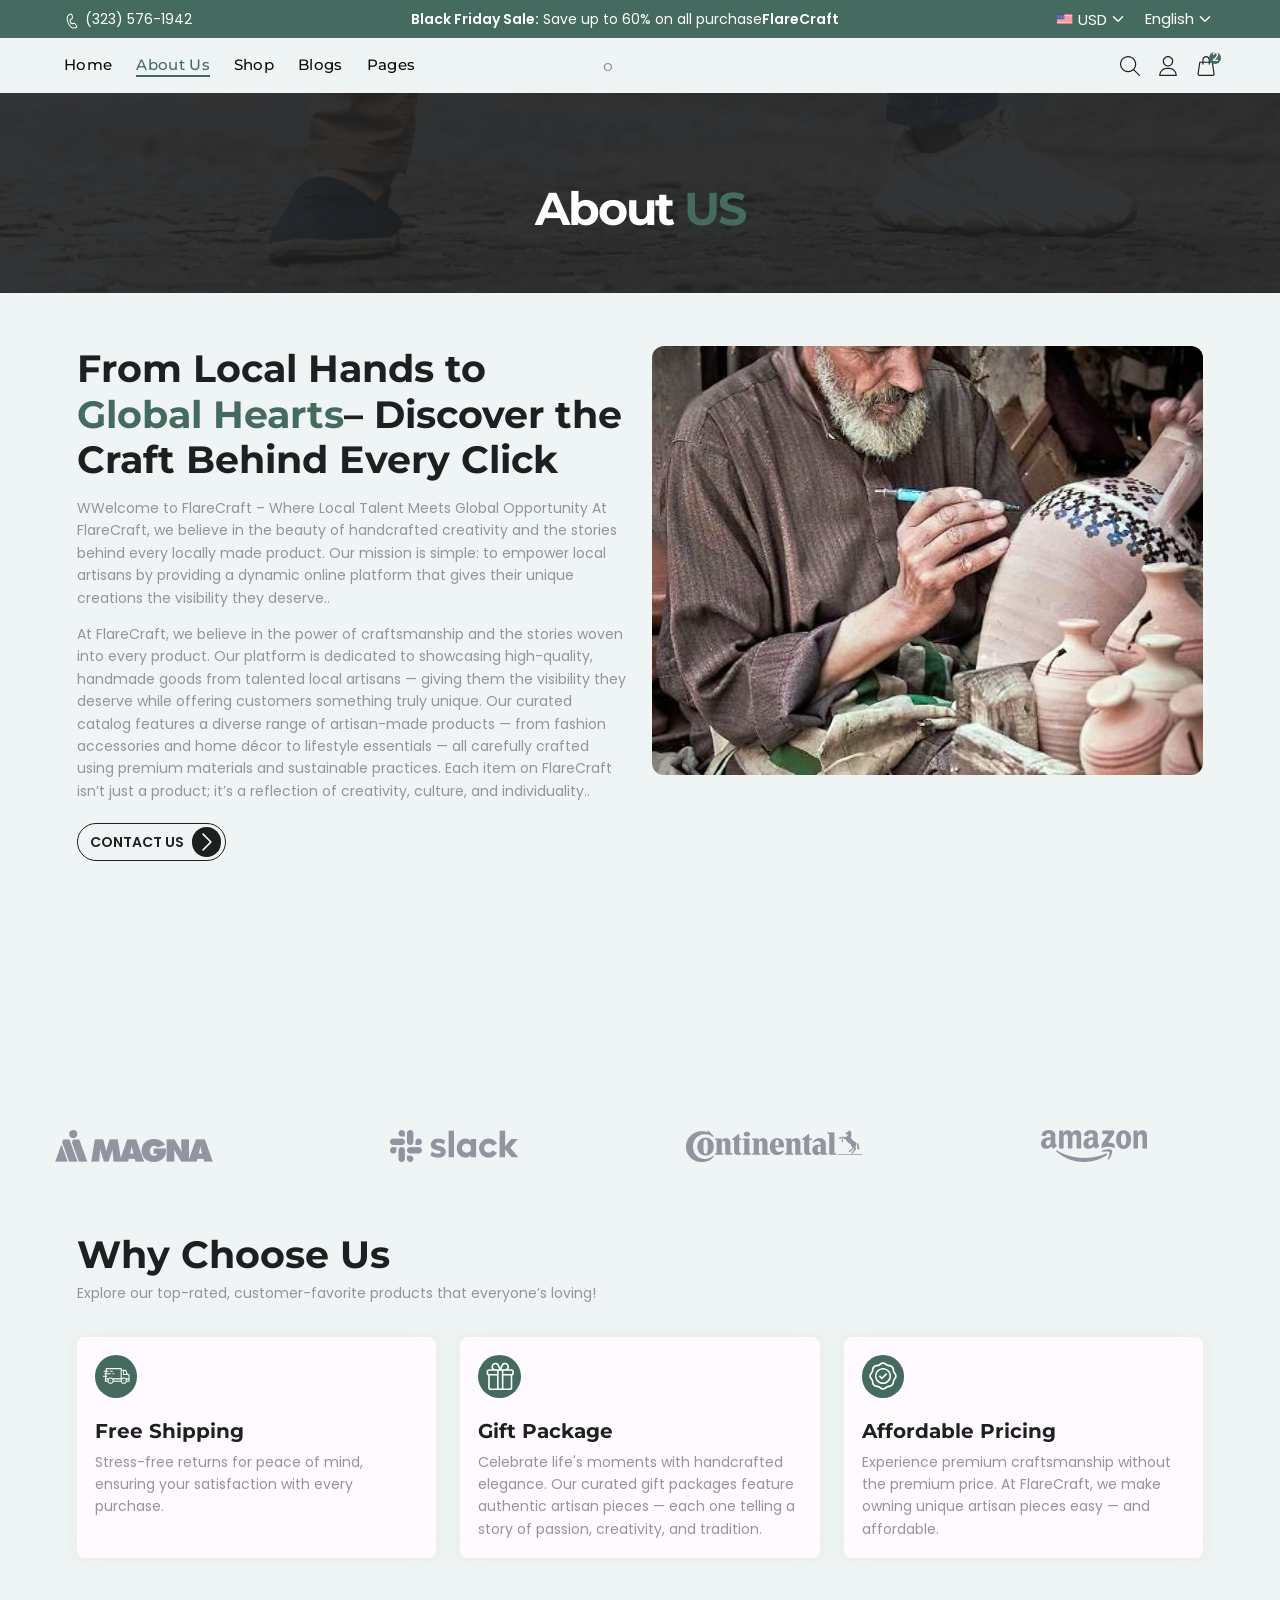
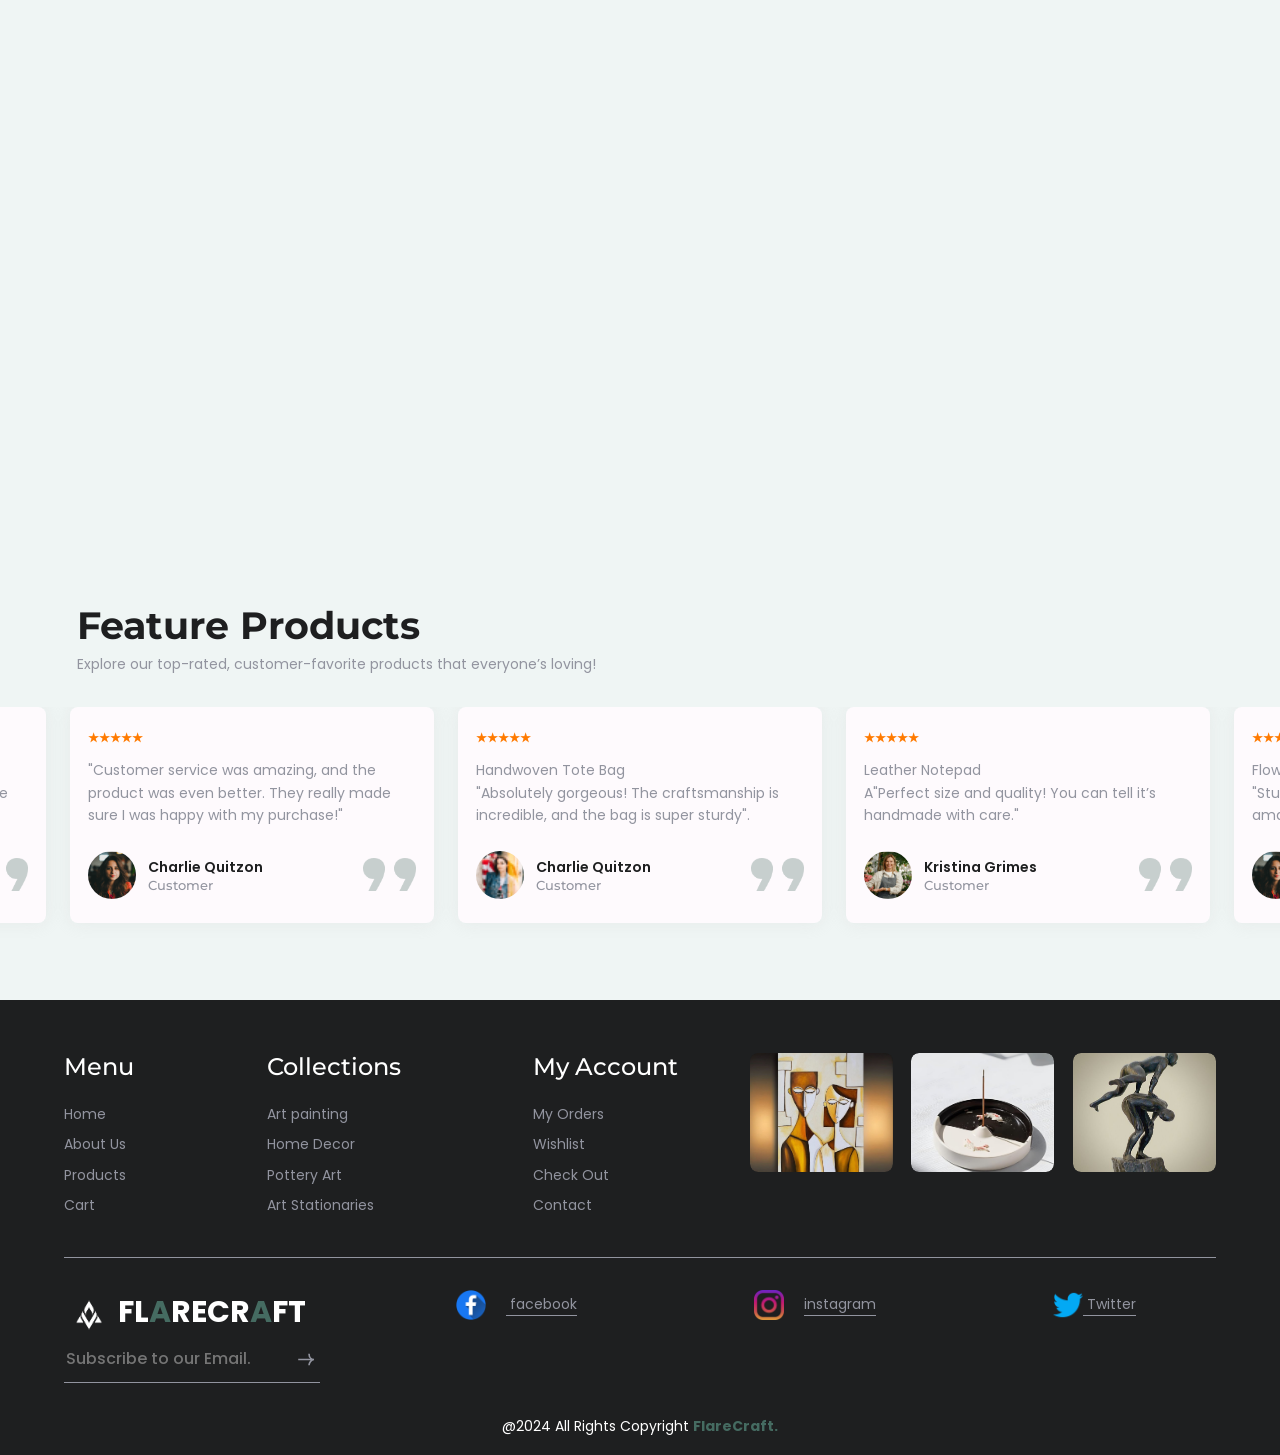
==== about.html @ 529b79b9 "initial commit" ====
<!DOCTYPE html>
<html lang="en">

<head>
    <meta charset="UTF-8">
    <meta http-equiv="X-UA-Compatible" content="IE=edge">
    <meta name="viewport" content="width=device-width, initial-scale=1, shrink-to-fit=no">
    <meta name="description" content="ShoeVibe">

    <title>FLARECRAFT</title>

    <!-- Favicon -->
    <link rel="shortcut icon" type="image/x-icon" href="assets/media/favicon.png">

    <!-- All CSS files -->
    <link rel="stylesheet" href="assets/css/vendor/font-awesome.css">
    <link rel="stylesheet" href="assets/css/vendor/slick-theme.css">
    <link rel="stylesheet" href="assets/css/vendor/slick-slider.css">
    <link rel="stylesheet" href="assets/css/vendor/bootstrap.min.css">
    <link rel="stylesheet" href="assets/css/vendor/wow.min.css">
    <link rel="stylesheet" href="assets/css/app.css">

</head>

<body>

    <!-- Cursor Style -->
    <div id="cursor"></div>
    <div id="cursor-border"></div>
    <!-- Cursor Style -->

    <!-- Preloader Start -->
    <div id="preloader">
        <image src="assets/media/logo.png" mode="" style=" width: 15rem; height: 10rem; margin: auto;width: auto;">
        <div class="loading loading07">
        
            <span data-text="F">F</span>
            <span data-text="l">l</span>
            <span data-text="a">a</span>
            <span data-text="r">r</span>
            <span data-text="e">e</span>
            <span data-text="C">C</span>
            <span data-text="r">r</span>
            <span data-text="a">a</span>
            <span data-text="f">f</span>
            <span data-text="t">t</span>
        </div>
    </div>
    <!-- Preloader End -->


    <!-- Main Wrapper Start -->
    <div id="scroll-container" class="main-wrapper">

        <!-- Header Menu Start -->
        <header>
            <div class="header-section bg-primary">
                <div class="container-fluid-2">
                    <div class="header-top">
                        <div class="d-flex align-items-center gap-8">
                            <div class="svg-block">
                                <svg xmlns="http://www.w3.org/2000/svg" width="20" height="21" viewBox="0 0 20 21" fill="none">
                                    <g clip-path="url(#clip0_52043_2406)">
                                        <path
                                            d="M16.2489 16.0304L15.8318 15.3339C15.0817 14.0971 14.0464 12.6776 12.6885 12.6776C12.4369 12.6776 12.1878 12.7282 11.9411 12.8307L11.2123 13.1432C11.1457 13.1708 11.081 13.2022 11.0126 13.2355C10.826 13.3262 10.6145 13.429 10.3969 13.429C9.86021 13.429 9.23834 12.7305 8.64615 11.4623C8.06497 10.2176 8.10204 9.56508 8.23545 9.23673C8.38267 8.87447 8.72499 8.71959 9.09276 8.58041C9.1439 8.56101 9.19009 8.54342 9.23501 8.52493L9.97306 8.21418C11.8959 7.4101 11.1805 4.60014 10.946 3.67889L10.7471 2.8868C10.5771 2.234 10.1262 0.5 8.63082 0.5C8.35398 0.5 8.05865 0.564496 7.75331 0.691774C7.55297 0.771334 4.79597 1.89672 3.79713 3.87382C2.60337 6.22716 2.8241 9.38296 4.45256 13.2515C6.06884 17.125 8.16473 19.4942 10.6821 20.2933C11.1139 20.4305 11.6019 20.4999 12.1326 20.4999H12.1329C13.8702 20.4999 15.585 19.7608 15.7242 19.6994C16.3232 19.4457 16.7103 19.0601 16.8749 18.5532C17.1538 17.6937 16.6859 16.7519 16.2489 16.0304ZM15.5877 18.1356C15.5495 18.2534 15.4165 18.3609 15.1928 18.4551C15.1891 18.4567 15.1846 18.4586 15.1808 18.4603C15.1653 18.4672 13.6131 19.147 12.1326 19.1469C11.7409 19.1469 11.3906 19.0988 11.0915 19.0037C8.97071 18.3305 7.15724 16.22 5.70035 12.7286C4.23264 9.2416 3.99811 6.46837 5.00425 4.48495C5.78551 2.93858 8.23139 1.95761 8.25539 1.94823C8.26026 1.94625 8.26504 1.94435 8.26982 1.94237C8.4091 1.88391 8.53394 1.85306 8.63082 1.85306C8.92894 1.85306 9.20028 2.31545 9.43607 3.22173L9.63407 4.01048C10.0613 5.68828 9.99624 6.73772 9.44933 6.96647L8.7148 7.27587C8.68557 7.28796 8.65139 7.30068 8.61368 7.31502C8.20794 7.46864 7.36363 7.78814 6.9818 8.72735C6.63532 9.5796 6.77874 10.6615 7.41983 12.035C8.28326 13.8835 9.25702 14.7821 10.3967 14.7821C10.9257 14.7821 11.3503 14.5757 11.604 14.4525C11.6507 14.4298 11.6924 14.409 11.7374 14.3904L12.4673 14.0774C12.5426 14.046 12.615 14.0307 12.6884 14.0307C13.0397 14.0307 13.6697 14.3786 14.673 16.0325L15.0898 16.7285C15.6035 17.5767 15.6441 17.9618 15.5877 18.1356Z"
                                            fill="white" />
                                    </g>
                                    <defs>
                                        <clipPath>
                                            <rect width="20" height="20" fill="white" transform="translate(0 0.5)" />
                                        </clipPath>
                                    </defs>
                                </svg>
                            </div>
                            <a href="tel:3235761942" class="text-16 white">(323) 576-1942</a>
                        </div>
                        <p class="white top-header-text"><span class="fw-600">Black Friday Sale:</span> Save up to 60% on all purchase<span class="fw-600">FlareCraft</span></p>
                        <div class="header-end">
                            <div class="drop-container">
                                <div class="wrapper-dropdown white" id="dropdown2">
                                    <span class="selected-display white d-inline-flex align-items-center gap-8" id="destination2">
                                        <img src="assets/media/icons/usd.png" alt="">
                                        USD
                                    </span>
                                    <svg id="drp-arrow2" width="24" height="24" viewBox="0 0 24 24" fill="none" xmlns="http://www.w3.org/2000/svg" class="arrow transition-all ml-auto rotate-180">
                                        <path d="M7 14.5l5-5 5 5" stroke="currentColor" stroke-width="1.5"
                                            stroke-linecap="round" stroke-linejoin="round"></path>
                                    </svg>
                                    <ul class="topbar-dropdown bg-lightest-gray">
                                        <li class="item black d-flex align-items-center gap-8">
                                            <img src="assets/media/icons/usd.png" alt=""> USD
                                        </li>
                                        <li class="item black d-flex align-items-center gap-8">
                                            <img src="assets/media/icons/aed.png" alt=""> AED
                                        </li>
                                        <li class="item black d-flex align-items-center gap-8">
                                            <img src="assets/media/icons/lb.png" alt=""> LB
                                        </li>
                                        <li class="item black d-flex align-items-center gap-8">
                                            <img src="assets/media/icons/dem.png" alt=""> DEM
                                        </li>
                                    </ul>
                                </div>
                            </div>
                            <div class="drop-container">
                                <div class="wrapper-dropdown white" id="dropdown">
                                    <span class="selected-display white" id="destination">English</span>
                                    <svg id="drp-arrow" width="24" height="24" viewBox="0 0 24 24" fill="none" xmlns="http://www.w3.org/2000/svg" class="arrow transition-all ml-auto rotate-180">
                                        <path d="M7 14.5l5-5 5 5" stroke="currentColor" stroke-width="1.5"
                                            stroke-linecap="round" stroke-linejoin="round"></path>
                                    </svg>
                                    <ul class="topbar-dropdown bg-lightest-gray">
                                        <li class="item black">English</li>
                                        <li class="item black">Spanish</li>
                                        <li class="item black">Italian</li>
                                        <li class="item black">Arabic</li>
                                    </ul>
                                </div>
                            </div>

                        </div>
                    </div>
                </div>
            </div>
        </header>
        <header class="main-menu">
            <div class="header-section">
                <div class="container-fluid-2">
                    <div class="header-center">
                        <div class="row align-items-center justify-content-between gap-24">
                            <div class="col-xl-5 d-lg-flex d-none">
                                <nav class="navigation d-flex align-items-center justify-content-between">
                                    <div class="menu-button-right">
                                        <div class="main-menu__nav">
                                            <ul class="main-menu__list">
                                                <li>
                                                    <a href="homepage.html">Home</a>
                                                </li>
                                                <li>
                                                    <a href="about.html" class="active">About Us</a>
                                                </li>
                                                <li class="dropdown">
                                                    <a href="javascript:void(0);">Shop</a>
                                                    <ul class="sub-menu">
                                                        <li><a href="shop-grid.html">Shop Grid</a></li>
                                                        <li><a href="shop-grid-sidebar.html">Shop Grid Sidebar</a></li>
                                                        <li><a href="product-detail.html">Product Detail</a></li>
                                                        <li><a href="wishlist.html">Wishlist</a></li>
                                                        <li><a href="cart.html">Cart</a></li>
                                                        <li><a href="checkout.html">Checkout</a></li>
                                                    </ul>
                                                </li>
                                                <li class="dropdown">
                                                    <a href="javascript:void(0);">Blogs</a>
                                                    <ul>
                                                        <li><a href="blog-grid.html">Blog Grid</a></li>
                                                        <li><a href="blog-grid-sidebar.html">Blog Grid Sidebar</a></li>
                                                        <li><a href="blog-detail.html">Blog Detail</a></li>
                                                    </ul>
                                                </li>
                                                <li class="dropdown">
                                                    <a href="javascript:void(0);">Pages</a>
                                                    <ul>
                                                        <li><a href="about.html">About Us</a></li>
                                                        <li><a href="contact.html">Contact Us</a></li>
                                                        <li><a href="404.html">404</a></li>
                                                    </ul>
                                                </li>
                                            </ul>
                                        </div>
                                    </div>
                                </nav>
                            </div>
                            <div class="col-xl-2 col-lg-4 col-md-5 col-sm-5 col-5">
                              o
                            </div>
                            <div class="col-xl-4 col-lg-4 col-md-6 col-sm-6 col-6">
                                <div class="header-buttons">
                                    <div class="logo-icon d-sm-block d-none">
                                        <form action="index.html">
                                            <div class="search-block">
                                                <input type="search" class="input-search form-control" name="search" id="search" placeholder="Search...">
                                                <a href="javascript:;" class="button-block magnifying-btn">
                                                    <svg xmlns="http://www.w3.org/2000/svg" width="24" height="24"
                                                        viewBox="0 0 24 24" fill="none">
                                                        <path
                                                            d="M9.74062 0C15.1116 0 19.4812 4.36964 19.4812 9.74063C19.4812 12.1734 18.5847 14.4008 17.1047 16.1097L23.7941 22.7997C24.0687 23.0743 24.0686 23.5195 23.794 23.7941C23.5194 24.0687 23.0743 24.0686 22.7997 23.7941L16.1104 17.1041C14.4014 18.5845 12.1738 19.4813 9.74062 19.4813C4.36964 19.4813 0 15.1116 0 9.74063C0 4.36964 4.36964 0 9.74062 0ZM9.74062 18.075C14.3362 18.075 18.075 14.3362 18.075 9.74063C18.075 5.14505 14.3362 1.40625 9.74062 1.40625C5.14505 1.40625 1.40625 5.14505 1.40625 9.74063C1.40625 14.3362 5.14505 18.075 9.74062 18.075Z"
                                                            fill="#1E1F20" />
                                                    </svg>
                                                </a>
                                            </div>
                                        </form>
                                    </div>
                                    <a href="index.html" class="button-block d-flex">
                                        <svg xmlns="http://www.w3.org/2000/svg" width="24" height="24"
                                            viewBox="0 0 24 24" fill="none">
                                            <path
                                                d="M12 0C8.51067 0 5.67188 2.8388 5.67188 6.32812C5.67188 9.81745 8.51067 12.6562 12 12.6562C15.4893 12.6562 18.3281 9.81745 18.3281 6.32812C18.3281 2.8388 15.4893 0 12 0ZM12 11.25C9.28608 11.25 7.07812 9.04205 7.07812 6.32812C7.07812 3.6142 9.28608 1.40625 12 1.40625C14.7139 1.40625 16.9219 3.6142 16.9219 6.32812C16.9219 9.04205 14.7139 11.25 12 11.25Z"
                                                fill="#1E1F20" />
                                            <path
                                                d="M19.8734 16.7904C18.1409 15.0313 15.8442 14.0625 13.4062 14.0625H10.5938C8.15588 14.0625 5.85909 15.0313 4.12659 16.7904C2.40258 18.5409 1.45312 20.8515 1.45312 23.2969C1.45312 23.6852 1.76794 24 2.15625 24H21.8438C22.2321 24 22.5469 23.6852 22.5469 23.2969C22.5469 20.8515 21.5974 18.5409 19.8734 16.7904ZM2.89031 22.5938C3.24258 18.6053 6.56302 15.4688 10.5938 15.4688H13.4062C17.437 15.4688 20.7574 18.6053 21.1097 22.5938H2.89031Z"
                                                fill="#1E1F20" />
                                        </svg>
                                    </a>
                                    <a href="#" class="button-block d-flex align-items-center cart-button">
                                        <svg xmlns="http://www.w3.org/2000/svg" width="24" height="24"
                                            viewBox="0 0 24 24" fill="none">
                                            <path
                                                d="M22.3615 21.4751C21.7753 17.3732 20.3452 7.36166 20.3452 7.36166C20.2957 7.01483 19.9986 6.75722 19.6483 6.75722H16.582V4.44503C16.3564 -1.48393 7.85721 -1.47942 7.63368 4.44503V6.75722H4.56752C4.21717 6.75722 3.92019 7.01483 3.87063 7.36166C3.87063 7.36166 2.44056 17.3732 1.85434 21.4751C1.76352 22.1104 1.95266 22.7527 2.37312 23.2373C2.79359 23.722 3.40267 24 4.04423 24H20.1716C20.8131 24 21.4222 23.722 21.8427 23.2373C22.2632 22.7527 22.4523 22.1104 22.3615 21.4751ZM9.04168 4.44503C9.19632 0.38185 15.0209 0.384901 15.1741 4.44503V6.75722H9.04168V4.44503ZM20.7792 22.3147C20.6263 22.491 20.4048 22.5921 20.1716 22.5921H4.04423C3.81098 22.5921 3.58955 22.491 3.43665 22.3147C3.28384 22.1386 3.21513 21.9052 3.24812 21.6743C3.74776 18.1785 4.86023 10.3905 5.1781 8.16518H7.63372V9.72332C7.66836 10.6564 9.00737 10.6557 9.04168 9.72332V8.16518H15.1741V9.72332C15.2088 10.6564 16.5478 10.6557 16.5821 9.72332V8.16518H19.0378C19.3556 10.3905 20.4681 18.1785 20.9677 21.6743C21.0007 21.9052 20.932 22.1386 20.7792 22.3147Z"
                                                fill="#1E1F20" />
                                        </svg>
                                    </a>
                                    <a href="#" class="main-menu__toggler mobile-nav__toggler">
                                        Menu
                                        <img src="assets/media/icons/menu-2.png" alt="">
                                    </a>
                                </div>
                            </div>
                        </div>
                    </div>
                </div>
            </div>
        </header>
        <!-- Header Menu End -->

        <div class="stricky-header stricked-menu main-menu">
            <div class="">
                <div class="sticky-header__content"></div>
            </div>
        </div>

        <!-- Main Sections -->
        <main class="main-wrapper">
            <!-- TITLE BANNER START -->
            <section class="title-banner mb-80">
                <div class="container-fluid">
                    <h1>About <span style="color: #456b61;">US</span></h1>
                </div>
            </section>
            <!-- TITLE BANNER END -->

            <!-- About Block Section Start -->
            <section class="mb-80 wow fadeInUp animated" data-wow-delay="0.2s">
                <div class="container-fluid">
                    <div class="row row-gap-4">
                        <div class="col-lg-6">
                            <h3 class="fw-700 mb-16"> From Local Hands to  <span class="color-primary"> Global Hearts</span>– Discover the Craft Behind Every Click</h3>
                            <p class="mb-16">WWelcome to FlareCraft – Where Local Talent Meets Global Opportunity
                                At FlareCraft, we believe in the beauty of handcrafted creativity and the stories behind every locally made product. Our mission is simple: to empower local artisans by providing a dynamic online platform that gives their unique creations the visibility they deserve..</p>
                            <p class="mb-24">At FlareCraft, we believe in the power of craftsmanship and the stories woven into every product. Our platform is dedicated to showcasing high-quality, handmade goods from talented local artisans — giving them the visibility they deserve while offering customers something truly unique.
                                Our curated catalog features a diverse range of artisan-made products — from fashion accessories and home décor to lifestyle essentials — all carefully crafted using premium materials and sustainable practices. Each item on FlareCraft isn’t just a product; it’s a reflection of creativity, culture, and individuality..</p>
                            <div>
                                <a href="contact.html" class="cus-btn">
                                        <span class="text">Contact Us</span>
                                        <span class="icon"><svg xmlns="http://www.w3.org/2000/svg" width="24" height="25"
                                                viewBox="0 0 24 25" fill="none">
                                                <g clip-path="url(#clip0_52050_1608)">
                                                    <path
                                                        d="M5.77457 0.819518C5.34861 1.24548 5.34853 1.93624 5.77464 2.36228L15.9123 12.4997L5.77457 22.6377C5.34861 23.0637 5.34853 23.7544 5.77464 24.1805C6.20068 24.6065 6.89137 24.6065 7.31741 24.1805L18.2265 13.2711C18.4311 13.0665 18.546 12.789 18.546 12.4997C18.546 12.2104 18.431 11.9329 18.2264 11.7284L7.31733 0.819591C6.89137 0.393482 6.20061 0.393482 5.77457 0.819518Z"
                                                        fill="white" />
                                                </g>
                                                <defs>
                                                    <clipPath>
                                                        <rect width="24" height="24" fill="white"
                                                            transform="translate(0 0.5)" />
                                                    </clipPath>
                                                </defs>
                                            </svg></span>
                                    </a>
                            </div>
                        </div>
                        <div class="col-lg-6">
                            <div class="w-100">
                                <img class="w-100 br-16
                                 object-fit-cover" src="assets/media/about/about-image.jpeg" alt="about-image" style="height: 60%;"> 
                            </div> 
                        </div>
                    </div>
                </div>
            </section>
            <!-- About Block Section End -->

            <!-- BRAND SLIDER START -->
            <div class="brand-slider-wrapper mb-80 wow fadeInUp animated" data-wow-delay="0.3s">
                <div class="">
                    <div class="brand-slider">
                        <div class="brand-image">
                            <img src="assets/media/brands/brand-1.png" alt="">
                        </div>
                        <div class="brand-image">
                            <img src="assets/media/brands/brand-2.png" alt="">
                        </div>
                        <div class="brand-image">
                            <img src="assets/media/brands/brand-3.png" alt="">
                        </div>
                        <div class="brand-image">
                            <img src="assets/media/brands/brand-4.png" alt="">
                        </div>
                        <div class="brand-image">
                            <img src="assets/media/brands/brand-5.png" alt="">
                        </div>
                        <div class="brand-image">
                            <img src="assets/media/brands/brand-1.png" alt="">
                        </div>
                        <div class="brand-image">
                            <img src="assets/media/brands/brand-2.png" alt="">
                        </div>
                        <div class="brand-image">
                            <img src="assets/media/brands/brand-3.png" alt="">
                        </div>
                        <div class="brand-image">
                            <img src="assets/media/brands/brand-4.png" alt="">
                        </div>
                        <div class="brand-image">
                            <img src="assets/media/brands/brand-5.png" alt="">
                        </div>
                    </div>
                </div>
            </div>
            <!-- BRAND SLIDER END -->

            <!-- Why Choose Us Section Start -->
            <section class="why-choose-sec mb-80">
                <div class="container-fluid">
                    <div class="mb-48">
                        <h3 class="fw-700 mb-8">Why Choose Us</h3>
                        <p>Explore our top-rated, customer-favorite products that everyone’s loving!</p>
                    </div>
                    <div class="row row-gap-4 h-100 align-items-stretch">
                        <div class="col-lg-4 col-md-6">
                            <div class="why-choose-block h-100 wow fadeInUp animated" data-wow-delay="0.4s">
                                <div class="icon mb-24">
                                    <svg xmlns="http://www.w3.org/2000/svg" width="40" height="40" viewBox="0 0 40 40" fill="none">
                                        <g clip-path="url(#clip0_52067_1610)">
                                            <path
                                                d="M12.2249 25.9995H12.2244C11.8102 25.9995 11.4746 26.3354 11.4746 26.7495C11.4746 27.1637 11.8107 27.4995 12.2249 27.4995C12.6391 27.4995 12.9749 27.1637 12.9749 26.7495C12.9749 26.3354 12.6391 25.9995 12.2249 25.9995Z"
                                                fill="white" />
                                            <path
                                                d="M31.1253 25.9995H31.1247C30.7105 25.9995 30.375 26.3354 30.375 26.7495C30.375 27.1637 30.7111 27.4995 31.1253 27.4995C31.5395 27.4995 31.8753 27.1637 31.8753 26.7495C31.8753 26.3354 31.5395 25.9995 31.1253 25.9995Z"
                                                fill="white" />
                                            <path
                                                d="M37.1247 16.9995H36.8285L34.4392 11.4528C34.3207 11.1777 34.0499 10.9995 33.7504 10.9995H28.1251V9.49951C28.1251 9.08536 27.7893 8.74951 27.3751 8.74951H6.22482C5.83475 8.74951 5.50978 9.04846 5.47745 9.43726L5.23003 12.4058H2.84961C2.43538 12.4058 2.09961 12.7417 2.09961 13.1558C2.09961 13.57 2.43538 13.9058 2.84961 13.9058H5.105L4.9253 16.0621H3.9746C3.56038 16.0621 3.2246 16.3979 3.2246 16.8121C3.2246 17.2262 3.56038 17.5621 3.9746 17.5621H4.80035L4.62065 19.7182H1.72461C1.31038 19.7182 0.974609 20.0541 0.974609 20.4682C0.974609 20.8824 1.31038 21.2182 1.72461 21.2182H4.49563L3.97738 27.4372C3.95998 27.6462 4.03085 27.8529 4.17283 28.0074C4.31488 28.1617 4.51498 28.2495 4.72475 28.2495H7.9814C8.60052 29.9956 10.2687 31.2495 12.2244 31.2495C14.18 31.2495 15.8482 29.9956 16.4673 28.2495H26.8821C27.5012 29.9956 29.1695 31.2495 31.1251 31.2495C33.0807 31.2495 34.7489 29.9956 35.368 28.2495H38.6247C39.0389 28.2495 39.3747 27.9137 39.3747 27.4996V19.2496C39.3746 17.9668 38.4073 16.9995 37.1247 16.9995ZM31.5007 12.4995H33.2569L35.1953 16.9995H31.5007V12.4995ZM6.90627 19.7182H6.12582L6.30552 17.5621H12.1563C12.5705 17.5621 12.9063 17.2262 12.9063 16.8121C12.9063 16.3979 12.5705 16.0621 12.1563 16.0621H6.43055L6.61025 13.9058H8.78127C9.19549 13.9058 9.53127 13.57 9.53127 13.1558C9.53127 12.7417 9.19549 12.4058 8.78127 12.4058H6.7352L6.9149 10.2495H26.6251V23.3745H15.1977C14.4043 22.6746 13.363 22.2495 12.2244 22.2495C11.0857 22.2495 10.0444 22.6746 9.25099 23.3745H5.82118L6.00087 21.2182H6.90627C7.3205 21.2182 7.65627 20.8824 7.65627 20.4682C7.65627 20.0541 7.3205 19.7182 6.90627 19.7182ZM5.53993 26.7495L5.69615 24.8745H8.1338C7.871 25.4456 7.72437 26.0807 7.72437 26.7495H5.53993ZM12.2244 29.7495C10.5702 29.7495 9.22437 28.4037 9.22437 26.7495C9.22437 25.0953 10.5702 23.7495 12.2244 23.7495C13.8786 23.7495 15.2244 25.0953 15.2244 26.7495C15.2244 28.4037 13.8786 29.7495 12.2244 29.7495ZM16.7244 26.7495C16.7244 26.0807 16.5777 25.4456 16.3149 24.8745H27.0345C26.7717 25.4456 26.6251 26.0807 26.6251 26.7495H16.7244ZM31.125 29.7495C29.4708 29.7495 28.125 28.4037 28.125 26.7495C28.125 25.0953 29.4708 23.7495 31.125 23.7495C32.7792 23.7495 34.125 25.0953 34.125 26.7495C34.125 28.4037 32.7792 29.7495 31.125 29.7495ZM37.8746 26.7495H35.625C35.625 26.0807 35.4784 25.4456 35.2156 24.8745H37.8747V26.7495H37.8746ZM37.8746 23.3745H34.0984C33.3049 22.6746 32.2636 22.2495 31.125 22.2495C29.9864 22.2495 28.9451 22.6746 28.1516 23.3745H28.1251V12.4995H30.0006V17.7495C30.0006 18.1636 30.3364 18.4995 30.7506 18.4995H37.1246C37.5872 18.4995 37.8746 18.7869 37.8746 19.2495V23.3745Z"
                                                fill="white" />
                                            <path
                                                d="M15.6845 13.1558C15.6845 12.7416 15.3488 12.4058 14.9345 12.4058H12.1562C11.742 12.4058 11.4062 12.7416 11.4062 13.1558C11.4062 13.5699 11.742 13.9058 12.1562 13.9058H14.9345C15.3488 13.9058 15.6845 13.5699 15.6845 13.1558Z"
                                                fill="white" />
                                            <path
                                                d="M14.7812 16.812C14.7812 17.2262 15.117 17.562 15.5312 17.562H16.9204C17.3346 17.562 17.6704 17.2262 17.6704 16.812C17.6704 16.3979 17.3346 16.062 16.9204 16.062H15.5312C15.117 16.062 14.7812 16.3978 14.7812 16.812Z"
                                                fill="white" />
                                        </g>
                                        <defs>
                                            <clipPath>
                                                <rect width="38.4" height="38.4" fill="white"
                                                    transform="translate(0.974609 0.799805)" />
                                            </clipPath>
                                        </defs>
                                    </svg>
                                </div>
                                <h6 class="fw-700 mb-12">Free Shipping</h6>
                                <p>Stress-free returns for peace of mind, ensuring your satisfaction with every purchase.
                                </p>
                            </div>
                        </div>
                        <div class="col-lg-4 col-md-6">
                            <div class="why-choose-block h-100 wow fadeInUp animated" data-wow-delay="0.6s">
                                <div class="icon mb-24">
                                    <svg xmlns="http://www.w3.org/2000/svg" width="41" height="40" viewBox="0 0 41 40" fill="none">
                                        <g clip-path="url(#clip0_52067_1755)">
                                            <path
                                                d="M37.332 10H32.5632C33.3005 9.02 33.7383 7.80242 33.7383 6.48438C33.7383 3.25352 31.1098 0.625 27.8789 0.625C25.9327 0.625 24.4977 1.32227 23.3626 2.8193C22.413 4.0718 21.7186 5.82055 20.8477 8.03008C19.9767 5.82047 19.2823 4.0718 18.3327 2.8193C17.1977 1.32227 15.7626 0.625 13.8164 0.625C10.5855 0.625 7.95703 3.25352 7.95703 6.48438C7.95703 7.80242 8.39477 9.02 9.13211 10H4.36328C2.42477 10 0.847656 11.5771 0.847656 13.5156V15.8594C0.847656 17.3871 1.82742 18.6897 3.19141 19.1734V37.1094C3.19141 39.0479 4.76852 40.625 6.70703 40.625H34.9883C36.9268 40.625 38.5039 39.0479 38.5039 37.1094V19.1734C39.8679 18.6897 40.8477 17.3871 40.8477 15.8594V13.5156C40.8477 11.5771 39.2705 10 37.332 10ZM22.9987 8.96406C24.794 4.40953 25.4765 2.96875 27.8789 2.96875C29.8174 2.96875 31.3945 4.54586 31.3945 6.48438C31.3945 8.42289 29.8174 10 27.8789 10H22.5888C22.7324 9.63945 22.8694 9.29234 22.9987 8.96406ZM13.8164 2.96875C16.2188 2.96875 16.9013 4.40953 18.6966 8.96406C18.8259 9.29234 18.9629 9.63945 19.1065 10H13.8164C11.8779 10 10.3008 8.42289 10.3008 6.48438C10.3008 4.54586 11.8779 2.96875 13.8164 2.96875ZM16.1602 38.2812H6.70703C6.06086 38.2812 5.53516 37.7555 5.53516 37.1094V19.375H16.1602V38.2812ZM16.1602 17.0312H4.36328C3.71711 17.0312 3.19141 16.5055 3.19141 15.8594V13.5156C3.19141 12.8695 3.71711 12.3438 4.36328 12.3438H16.1602V17.0312ZM23.1914 38.2812H18.5039V12.3438C18.7495 12.3438 21.8445 12.3438 23.1914 12.3438V38.2812ZM36.1602 37.1094C36.1602 37.7555 35.6345 38.2812 34.9883 38.2812H25.5352V19.375H36.1602V37.1094ZM38.5039 15.8594C38.5039 16.5055 37.9782 17.0312 37.332 17.0312H25.5352V12.3438H37.332C37.9782 12.3438 38.5039 12.8695 38.5039 13.5156V15.8594Z"
                                                fill="white" />
                                        </g>
                                        <defs>
                                            <clipPath>
                                                <rect width="40" height="40" fill="white"
                                                    transform="translate(0.849609 0.625)" />
                                            </clipPath>
                                        </defs>
                                    </svg>
                                </div>
                                <h6 class="fw-700 mb-12">Gift Package</h6>
                                <p>Celebrate life's moments with handcrafted elegance.
                                    Our curated gift packages feature authentic artisan pieces — each one telling a story of passion, creativity, and tradition.
                                </p>
                            </div>
                        </div>
                        <div class="col-lg-4 col-md-6">
                            <div class="why-choose-block h-100 wow fadeInUp animated" data-wow-delay="0.8s">
                                <div class="icon mb-24">
                                    <svg xmlns="http://www.w3.org/2000/svg" width="41" height="40" viewBox="0 0 41 40" fill="none">
                                        <g clip-path="url(#clip0_52067_1240)">
                                            <path
                                                d="M20.5161 40C18.5267 40 16.6563 39.2252 15.2496 37.8185C14.2856 36.8545 13.0038 36.3236 11.6404 36.3236C7.53355 36.3236 4.19246 32.9824 4.19246 28.8756C4.19246 27.5123 3.66152 26.2305 2.69746 25.2665C-0.206445 22.3625 -0.206445 17.6375 2.69746 14.7335C3.66152 13.7695 4.19246 12.4877 4.19246 11.1244C4.19246 7.01758 7.53363 3.67641 11.6404 3.67641C13.0038 3.67641 14.2855 3.14547 15.2496 2.18148C16.6563 0.774766 18.5267 0 20.5161 0C22.5054 0 24.3758 0.774766 25.7825 2.18148C26.7465 3.14547 28.0283 3.67641 29.3918 3.67641C33.4986 3.67641 36.8397 7.01758 36.8397 11.1244C36.8397 12.4877 37.3706 13.7695 38.3347 14.7335C41.2386 17.6375 41.2386 22.3625 38.3347 25.2665C37.3706 26.2305 36.8397 27.5123 36.8397 28.8756C36.8397 32.9824 33.4985 36.3236 29.3918 36.3236C28.0283 36.3236 26.7466 36.8545 25.7825 37.8185C24.3758 39.2252 22.5054 40 20.5161 40ZM20.5161 2.34617C19.209 2.34617 17.9019 2.84367 16.9068 3.83867C15.5002 5.24539 13.6298 6.02008 11.6404 6.02008C8.8259 6.02008 6.53621 8.30984 6.53621 11.1243C6.53621 13.1137 5.76145 14.984 4.35473 16.3907C2.36465 18.3809 2.36465 21.6191 4.35473 23.6091C5.76145 25.0159 6.53613 26.8862 6.53613 28.8755C6.53613 31.69 8.82582 33.9798 11.6403 33.9798C13.6297 33.9798 15.5001 34.7545 16.9068 36.1612C18.8969 38.1513 22.135 38.1513 24.1252 36.1612C25.5318 34.7545 27.4022 33.9798 29.3917 33.9798C32.2061 33.9798 34.4958 31.69 34.4958 28.8755C34.4958 26.8862 35.2706 25.0159 36.6773 23.6091C38.6674 21.619 38.6674 18.3808 36.6773 16.3907C35.2706 14.984 34.4959 13.1137 34.4959 11.1243C34.4959 8.30984 32.2062 6.02008 29.3918 6.02008C27.4023 6.02008 25.5319 5.24539 24.1253 3.83867C23.1302 2.84367 21.8231 2.34617 20.5161 2.34617Z"
                                                fill="white" />
                                            <path
                                                d="M20.5156 31.7969C14.0108 31.7969 8.71875 26.5048 8.71875 20C8.71875 13.4952 14.0108 8.20312 20.5156 8.20312C27.0205 8.20312 32.3125 13.4952 32.3125 20C32.3125 26.5048 27.0205 31.7969 20.5156 31.7969ZM20.5156 10.5469C15.3031 10.5469 11.0625 14.7875 11.0625 20C11.0625 25.2125 15.3031 29.4531 20.5156 29.4531C25.7281 29.4531 29.9688 25.2125 29.9688 20C29.9688 14.7875 25.7281 10.5469 20.5156 10.5469Z"
                                                fill="white" />
                                            <path
                                                d="M18.8583 25.1788L14.3008 20.6213L15.958 18.964L18.8583 21.8643L25.073 15.6494L26.7303 17.3067L18.8583 25.1788Z"
                                                fill="white" />
                                        </g>
                                        <defs>
                                            <clipPath>
                                                <rect width="40" height="40" fill="white"
                                                    transform="translate(0.517578)" />
                                            </clipPath>
                                        </defs>
                                    </svg>
                                </div>
                                <h6 class="fw-700 mb-12">Affordable Pricing</h6>
                                <p>Experience premium craftsmanship without the premium price.
                                    At FlareCraft, we make owning unique artisan pieces easy — and affordable.
                                </p>
                            </div>
                        </div>
                    </div>
                </div>
            </section>
            <!-- Why Choose Us Section End -->

            <div class="video-sec mb-80 wow fadeInUp animated" data-wow-delay="0.5s">
                <video class="banner-video" src="assets/media/video-1.mp4" autoplay="" muted="" loop="" playsinline=""></video>
            </div>

            <!-- Testimonial Section Start -->
            <section class="testimonial-sec mb-80 wow fadeInUp animated" data-wow-delay="1.2s">
                <div class="container-fluid mb-48">
                    <h3 class="fw-700 mb-4p">Feature Products</h3>
                    <p>Explore our top-rated, customer-favorite products that everyone’s loving!</p>
                </div>
                <div class="testimonial-slider">
                    <div class="testimonial-block">
                        <p class="eyebrow color-star mb-16">★★★★★</p>
                        <p> Handwoven Tote Bag</p>
                        <p class="clamp-text mb-32">"Absolutely gorgeous! The craftsmanship is incredible, and the bag is super sturdy".</p>
                        <div class="d-flex align-items-center justify-content-between">
                            <div class="d-flex align-items-center gap-16">
                                <img class="block-user-img" src="assets/media/users/blog-user-1.png" alt="user-img">
                                <div>
                                    <p class="fw-600 medium-black">Charlie Quitzon</p>
                                    <p class="subtitle fw-500 light-gray">Customer</p>
                                </div>
                            </div>
                            <img class="quote-vec" src="assets/media/icons/quotes.png" alt="quotes">
                        </div>
                    </div>
                    <div class="testimonial-block">
                        <p class="eyebrow color-star mb-16">★★★★★</p>
                        <p>Leather Notepad</p>
                        <p class="clamp-text mb-32">A"Perfect size and quality! You can tell it’s handmade with care."</p>
                        <div class="d-flex align-items-center justify-content-between">
                            <div class="d-flex align-items-center gap-16">
                                <img class="block-user-img" src="assets/media/users/blog-user-2.png" alt="user-img">
                                <div>
                                    <p class="fw-600 medium-black">Kristina Grimes</p>
                                    <p class="subtitle fw-500 light-gray">Customer</p>
                                </div>
                            </div>
                            <img class="quote-vec" src="assets/media/icons/quotes.png" alt="quotes">
                        </div>
                    </div>
                    <div class="testimonial-block">
                        <p class="eyebrow color-star mb-16">★★★★★</p>
                        <p>FlowerVase </p>
                        <p class="clamp-text mb-32">"Stunning piece! The attention to detail is amazing."</p>
                        <div class="d-flex align-items-center justify-content-between">
                            <div class="d-flex align-items-center gap-16">
                                <img class="block-user-img" src="assets/media/users/blog-user-3.png" alt="user-img">
                                <div>
                                    <p class="fw-600 medium-black">Charlie Quitzon</p>
                                    <p class="subtitle fw-500 light-gray">Customer</p>
                                </div>
                            </div>
                            <img class="quote-vec" src="assets/media/icons/quotes.png" alt="quotes">
                        </div>
                    </div>
                    <div class="testimonial-block">
                        <p class="eyebrow color-star mb-16">★★★★★</p>
                        <p class="clamp-text mb-32">Amazing products! I’ve seen incredible results since using Tangine supplements. I’ve gained muscle, and my energy levels are through.</p>
                        <div class="d-flex align-items-center justify-content-between">
                            <div class="d-flex align-items-center gap-16">
                                <img class="block-user-img" src="assets/media/users/blog-user-1.png" alt="user-img">
                                <div>
                                    <p class="fw-600 medium-black">Charlie Quitzon</p>
                                    <p class="subtitle fw-500 light-gray">Customer</p>
                                </div>
                            </div>
                            <img class="quote-vec" src="assets/media/icons/quotes.png" alt="quotes">
                        </div>
                    </div>
                    <div class="testimonial-block">
                        <p class="eyebrow color-star mb-16">★★★★★</p>
                        <p>Art Painting </p>
                        <p class="clamp-text mb-32">"Exceeded my expectations! The colors, the texture, everything was perfect.".</p>
                        <div class="d-flex align-items-center justify-content-between">
                            <div class="d-flex align-items-center gap-16">
                                <img class="block-user-img" src="assets/media/users/blog-user-2.png" alt="user-img">
                                <div>
                                    <p class="fw-600 medium-black">Kristina Grimes</p>
                                    <p class="subtitle fw-500 light-gray">Customer</p>
                                </div>
                            </div>
                            <img class="quote-vec" src="assets/media/icons/quotes.png" alt="quotes">
                        </div>
                    </div>
                    <div class="testimonial-block">
                        <p class="eyebrow color-star mb-16">★★★★★</p>
                        <p class="clamp-text mb-32">"Customer service was amazing, and the product was even better. They really made sure I was happy with my purchase!"</p>
                        <div class="d-flex align-items-center justify-content-between">
                            <div class="d-flex align-items-center gap-16">
                                <img class="block-user-img" src="assets/media/users/blog-user-3.png" alt="user-img">
                                <div>
                                    <p class="fw-600 medium-black">Charlie Quitzon</p>
                                    <p class="subtitle fw-500 light-gray">Customer</p>
                                </div>
                            </div>
                            <img class="quote-vec" src="assets/media/icons/quotes.png" alt="quotes">
                        </div>
                    </div>
                </div>
            </section>
            <!-- Testimonial Section End -->

            <!-- FOOTER Start -->
            <footer>
                <div class="container-fluid-2">
                    <div class="row row-gap-5 mb-48">
                        <div class="col-lg-7">
                            <div class="link-wrapper">
                                <div>
                                    <h5 class="fw-500 mb-24 white">Menu</h5>
                                    <ul class="footer-links unstyled">
                                        <li><a href="homepage.html">Home</a></li>
                                        <li><a href="about.html">About Us</a></li>
                                        <li><a href="shop-grid.html">Products</a></li>
                                        <li><a href="cart.html">Cart</a></li>
                                    </ul>
                                </div>
                                <div>
                                    <h5 class="fw-500 mb-24 white">Collections</h5>
                                    <ul class="footer-links unstyled">
                                        <li><a href="product-detail.html">Art painting</a></li>
                                        <li><a href="product-detail.html">Home Decor</a></li>
                                        <li><a href="product-detail.html">Pottery Art</a></li>
                                        <li><a href="product-detail.html">Art Stationaries</a></li>
                                    </ul>
                                </div>
                                <div>
                                    <h5 class="fw-500 mb-24 white">My Account</h5>
                                    <ul class="footer-links unstyled">
                                        <li><a href="cart.html">My Orders</a></li>
                                        <li><a href="wishlist.html">Wishlist</a></li>
                                        <li><a href="checkout.html">Check Out</a></li>
                                        <li><a href="contact.html">Contact</a></li>
                                    </ul>
                                </div>
                            </div>
                        </div>
                        <div class="col-lg-5">
                            <div class="imageblock">
                                <a href="" class="blockimg-1 wow zoomIn animated" data-wow-delay="0.4s"><img
                                        src="assets/media/images/footer-img-1.jpg" alt="footer-img"></a>
                                <a href="" class="blockimg-1 wow zoomIn animated" data-wow-delay="0.6s"><img
                                        src="assets/media/images/footer-img-2.jpg" alt="footer-img"></a>
                                <a href="" class="blockimg-1 wow zoomIn animated" data-wow-delay="0.8s"><img
                                        src="assets/media/images/footer-img-3.jpg" alt="footer-img"></a>
                            </div>
                        </div>
                    </div>
                    <div class="hr-line mb-48"></div>
                    <div class="row row-gap-5 mb-48">
                        <div class="col-lg-4 col-sm-5">
                            <div class=" wow fadeInLeft animated" data-wow-delay="0.6s">
                                <a href="index.html" class="header-logo">
                                    <img src="assets/media/footer-logo.png" alt="" style="height: 50px; width: 50px; margin-bottom: 3%;">
                                    <span style="color: #fff; font-weight: bolder; font-size: 30px; " >FL<span style="color: #456b61;">A</span>RECR<span style="color: #456b61;">A</span>FT</span>
                                </a>
                                <!-- <a href="about.html" class="footer-logo mb-24">
                                    <h1 style="font-size: 30px; font-weight: bolder;color: white; "> FL<span style="color: #456b61;">A</span>RECR<span style="color:#456b61 ;">A</span>FT</h1> </a>
                                 -->
                                <form class="news-letter">
                                    <input type="email" name="email" id="newemail" placeholder="Subscribe to our Email." required>
                                    <button type="submit">
                                        <svg xmlns="http://www.w3.org/2000/svg" width="22" height="16"
                                            viewBox="0 0 22 16" fill="none">
                                            <path
                                                d="M15.1423 16C15.1423 12.5714 18.3423 8 21.9994 8M21.9994 8C19.9042 8 15.1423 6.85714 15.1423 0M21.9994 8H0.285156"
                                                stroke="#92949F" stroke-width="2.28571" />
                                        </svg>
                                    </button>
                                </form>
                            </div>
                        </div>
                        <div class="col-lg-8 col-sm-7">
                            <div class="privacy-links">
                                <div>
                                    <ul class="unstyled">
                                        <li><a href="" class="privacy-link1"> <image src="images/facebook.png" mode="" style="width: 30px;height: 30px; margin-right: 20px"> facebook</a></li>
                                        </ul>
                                    </div>
                                    <div>
                                        <ul class="unstyled">
                                            <li><a href="" class="privacy-link1 mb-16"> <image src="images/instagram (1).png" mode="" style="width: 30px; height: 30px; margin-right: 20px;">instagram</a></li>
                                        </ul>
                                    </div>
                                    <div>
                                        <ul class="unstyled">
                                            <li><a href="" class="privacy-link1 mb-16"><image src="images/twitter.png" mode="" style=" width: 30px; height: 30px;"> Twitter  </a></li>
                                    </ul>
                                </div>
                            </div>
                        </div>
                    </div>
                </div>
                <div class="text-center footer-bottom-text wow fadeInUp animated" data-wow-delay="0.7s">
                    <p class="white">@2024 All Rights Copyright <a href="" class="fw-700 color-primary">FlareCraft.</a></p>
                </div>
            </footer>
            <!-- FOOTER End -->
        </main>
        <!-- Main Sections -->
    </div>
    <!-- Main Wrapper End -->

    <!-- Back To Top Start -->
    <a href="#main-wrapper" id="backto-top" class="back-to-top"><i class="fas fa-angle-up"></i></a>


    <!-- Mobile Menu Start -->
    <div class="mobile-nav__wrapper">
        <div class="mobile-nav__overlay mobile-nav__toggler"></div>
        <div class="mobile-nav__content">
            <span class="mobile-nav__close mobile-nav__toggler"><i class="fa fa-times"></i></span>
            <div class="logo-box">
                <a href="homepage.html" aria-label="logo image"><img src="assets/media/logo.png" alt=""></a>
            </div>
            <div class="mobile-nav__container"></div>
            <ul class="mobile-nav__contact list-unstyled">
                <li>
                    <i class="fas fa-envelope"></i>
                    <a href="mailto:example@company.com">example@company.com</a>
                </li>
                <li>
                    <i class="fa fa-phone-alt"></i>
                    <a href="tel:+12345678">+123 (4567) -890</a>
                </li>
            </ul>
            <div class="mobile-nav__social">
                <a href=""><i class="fa-brands fa-x-twitter"></i></a>
                <a href=""><i class="fab fa-facebook"></i></a>
                <a href=""><i class="fab fa-instagram"></i></a>
            </div>
        </div>
    </div>
    <!-- Mobile Menu End -->

    <!-- Shopping Cart Popup Start -->
    <aside id="sidebar-cart">
        <div class="title-cart-block mb-32 bg-lightest-gray">
            <h6 class="black">Shopping Cart (02)</h6>
            <a href="#" class="close-button close-popup"><span class="close-icon">X</span></a>
        </div>
        <ul class="product-list p-24">
            <li class="product-item mb-24">
                <div class="d-flex align-items-center gap-12">
                    <div class="item-image">
                        <img src="assets/media/products/product-1.png" alt="Product Photo">
                    </div>
                    <div class="prod-title">
                        <a href="" class="fw-600 black mb-8">Nike Air Max</a>
                        <p class="subtitle mb-4p">Quantity: 5</p>
                        <p class="subtitle">$30.00</p>
                    </div>
                </div>
                <div class="text-end">
                    <a href="javascript:;" class="cancel mb-12">
                        <img src="assets/media/icons/cancel.png" alt="">
                    </a>
                    <div class="quantity quantity-wrap">
                        <div class="input-area quantity-wrap">
                            <input class="decrement" type="button" value="-">
                            <input type="text" name="quantity" value="1" maxlength="2" size="1" class="number">
                            <input class="increment" type="button" value="+">
                        </div>
                    </div>
                </div>
            </li>
            <li class="hr-line mb-24"></li>
            <li class="product-item mb-24">
                <div class="d-flex align-items-center gap-12">
                    <div class="item-image">
                        <img src="assets/media/products/product-2.png" alt="Product Photo">
                    </div>
                    <div class="prod-title">
                        <a href="" class="fw-600 black mb-8">Nike Metcon</a>
                        <p class="subtitle mb-4p">Quantity: 3</p>
                        <p class="subtitle">$12.00</p>
                    </div>
                </div>
                <div class="text-end">
                    <a href="javascript:;" class="cancel mb-12">
                        <img src="assets/media/icons/cancel.png" alt="">
                    </a>
                    <div class="quantity quantity-wrap">
                        <div class="input-area quantity-wrap">
                            <input class="decrement" type="button" value="-">
                            <input type="text" name="quantity" value="1" maxlength="2" size="1" class="number">
                            <input class="increment" type="button" value="+">
                        </div>
                    </div>
                </div>
            </li>
            <li class="hr-line mb-24"></li>
        </ul>
        <div class="price-total p-24">
            <span class="h6 medium-black">SUBTOTAL</span>
            <span class="h6 medium-black">$281.98</span>
        </div>
        <div class="hr-line mb-24"></div>
        <div class="row p-24 row-gap-2 mb-8">
            <div class="col-lg-6">
                <a href="cart.html" class="cus-btn w-100 text-center">Add to cart</a>
            </div>
            <div class="col-lg-6">
                <a href="checkout.html" class="cus-btn btn-sec w-100 text-center">Add to cart</a>
            </div>
        </div>
    </aside>
    <div id="sidebar-cart-curtain" class="close-popup"></div>
    <!-- Shopping Cart Popup End -->

    <!-- Modal -->
    <div class="modal fade" id="productQuickView" data-bs-backdrop="static" data-bs-keyboard="false" tabindex="-1" aria-hidden="true">
        <div class="modal-dialog">
            <div class="modal-content">
                <div class="modal-body">
                    <div class="shop-detail">
                        <div class="detail-wrapper">
                            <div class="row row-gap-4">
                                <div class="col-lg-6">
                                    <div class="quick-image-box">
                                        <img src="assets/media/products/large-image-1.png" alt="">
                                    </div>
                                </div>
                                <div class="col-lg-6">
                                    <div class="product-text-container bg-white br-20">
                                        <div class="close-content text-end">
                                            <button type="button" class="btn-close" data-bs-dismiss="modal" aria-label="Close"></button>
                                        </div>
                                        <h4 class="fw-600 black mb-16">Nike Air Max</h4>
                                        <div class="d-flex align-items-center flex-wrap gap-8 mb-16">
                                            <h6 class="color-star">★★★★★</h6>
                                            <p class="dark-gray subtitle">(02 Customer Reviews) </p>
                                        </div>
                                        <div class="d-flex align-items-center justify-content-between mb-24">
                                            <div class="d-flex align-items-center gap-16">
                                                <h5 class="fw-600 color-primary">$1800.00</h5>
                                                <p class="fw-500">$2000.00</p>
                                            </div>
                                        </div>
                                        <p class="subtitle color-primary mb-24">40 in stock, ready to ship</p>
                                        <div class="function-bar mb-24">
                                            <div class="quantity quantity-wrap">
                                                <div class="input-area quantity-wrap">
                                                    <input class="decrement" type="button" value="-">
                                                    <input type="text" name="quantity" value="1" maxlength="2" size="1" class="number">
                                                    <input class="increment" type="button" value="+">
                                                </div>
                                            </div>
                                        </div>
                                        <div class="d-flex align-items-center gap-12 mb-24">
                                            <p class="fw-600 black">Subtotal:</p>
                                            <p>$180.00</p>
                                        </div>
                                        <div class="row mb-24 row-gap-2">
                                            <div class="col-md-6">
                                                <a href="cart.html" class="cus-btn w-100 text-center">Add to cart</a>
                                            </div>
                                            <div class="col-md-6">
                                                <a href="checkout.html" class="cus-btn w-100 text-center btn-sec">Buy it
                                                    now</a>
                                            </div>
                                        </div>
                                        <div class="d-sm-flex d-none align-items-center gap-12 mb-16">
                                            <p class="fw-600 black">Availability:</p>
                                            <p class="fw-500 color-primary">In Stock</p>
                                        </div>
                                        <div class="d-sm-flex d-none align-items-center gap-12 mb-16">
                                            <p class="fw-600 black">Free Shipping:</p>
                                            <p>Free shipping on orders over $1600.</p>
                                        </div>
                                    </div>
                                </div>
                            </div>
                        </div>
                    </div>
                </div>
            </div>
        </div>
    </div>
    <!-- Modal -->

    <!-- Jquery Js -->
    <script src="assets/js/vendor/bootstrap.min.js"></script>
    <script src="assets/js/vendor/jquery-3.6.3.min.js"></script>
    <script src="assets/js/vendor/slick.min.js"></script>
    <script src="assets/js/vendor/wow.js"></script>
    <script src="assets/js/vendor/jquery.countdown.min.js"></script>

    <script src="assets/js/app.js"></script>

</body>

</html>
---- assets/css/app.css ----
/*---------------------------------------------"
// Template Name: RideAxis
// Description: RideAxis Html Template
// Version: 1.0.0

===============================================   
STYLE SHEET INDEXING
|
|___ Fonts
|___ Variables
|___ Responsive
|___ Reset Styles
|___ Spacing
|___ Helper Classes
|___ Buttons
|___ Headings
|___ Layout Styles
|___ END STYLE SHEET INDEXING

--------------------------------------------*/

/*-------------------------
    Fonts
-------------------------*/

@import url("https://fonts.googleapis.com/css2?family=Montserrat:ital,wght@0,100..900;1,100..900&display=swap");
@import url("https://fonts.googleapis.com/css2?family=Poppins:ital,wght@0,100;0,200;0,300;0,400;0,500;0,600;0,700;0,800;0,900;1,100;1,200;1,300;1,400;1,500;1,600;1,700;1,800;1,900&display=swap");
/*-------------------------
    Variables
-------------------------*/

/* Fonts */

/* Colors */

/* Transitions */

/* Gradients */

/* Border-Radius */

/* Gap */

/*-------------------------
    Responsive Styles
-------------------------*/

/*-------------------------
    Reset Styles
-------------------------*/

img {
  max-width: 100%;
  height: auto;
  vertical-align: middle;
}

ul.list-style,
ol.list-style {
  padding: 0;
}

ul.list-style li::marker,
ol.list-style li::marker {
  color: #456b61;
}

.unstyled {
  padding-left: 0;
  list-style: none;
  margin-bottom: 0;
}

.container-fluid {
  padding-right: calc(var(--bs-gutter-x) * 0.75);
  padding-left: calc(var(--bs-gutter-x) * 0.75);
}

@media (min-width: 1600px) {
  .container-fluid {
    padding: 0 clamp(180px, 12.604vw, 422px);
    width: 100%;
  }
}

@media (max-width: 1599px) {
  .container-fluid {
    padding: 0 6vw;
    width: 100%;
  }
}

@media (max-width: 1199px) {
  .container-fluid {
    padding: 0 clamp(20px, 2vw, 58px);
    width: 100%;
  }
}

@media (max-width: 575px) {
  .container-fluid {
    --bs-gutter-x: 2rem;
    --bs-gutter-y: 0;
    width: 100%;
    padding-right: calc(var(--bs-gutter-x) * 0.5);
    padding-left: calc(var(--bs-gutter-x) * 0.5);
  }
}

.container-fluid-2 {
  padding-right: calc(var(--bs-gutter-x) * 0.75);
  padding-left: calc(var(--bs-gutter-x) * 0.75);
}

@media (min-width: 1200px) {
  .container-fluid-2 {
    padding: 0 5vw;
    width: 100%;
  }
}

@media (max-width: 1025px) {
  .container-fluid-2 {
    --bs-gutter-x: 3rem;
    --bs-gutter-y: 0;
    width: 100%;
    padding-right: calc(var(--bs-gutter-x) * 0.54);
    padding-left: calc(var(--bs-gutter-x) * 0.54);
  }
}

@media (max-width: 575px) {
  .container-fluid-2 {
    --bs-gutter-x: 2rem;
    --bs-gutter-y: 0;
    width: 100%;
    padding-right: calc(var(--bs-gutter-x) * 0.5);
    padding-left: calc(var(--bs-gutter-x) * 0.5);
  }
}

@media (max-width: 576px) {
  .row {
    --bs-gutter-x: 0.75rem;
    --bs-gutter-y: 0;
  }
}

.slick-track > [class*="col"] {
  -webkit-flex-shrink: 0 !important;
  -ms-flex-negative: 0;
  flex-shrink: 0;
  width: 100%;
  max-width: 100%;
  margin-right: calc(var(--bs-gutter-x) / 2) !important;
  margin-left: calc(var(--bs-gutter-x) / 2) !important;
}

/*-------------------------
  Typography
-------------------------*/

html {
  scroll-behavior: smooth;
}

body {
  font-family: "Poppins", sans-serif;
  color: #92949f;
  background-color: #eff5f4;
  vertical-align: baseline;
  -webkit-font-smoothing: antialiased;
  -moz-osx-font-smoothing: grayscale;
  text-rendering: optimizeLegibility;
  font-size: clamp(15px, 0.833vw, 32px);
  font-weight: 400;
  line-height: 140%;
  height: 100%;
  overflow-x: hidden;
}

body::-webkit-scrollbar {
  width: 4px;
}

body::-webkit-scrollbar-track {
  -webkit-border-radius: 4px;
  border-radius: 4px;
}

body::-webkit-scrollbar-thumb {
  -webkit-border-radius: 4px;
  border-radius: 4px;
  background: #456b61;
}

.no-scroll {
  overflow: hidden;
  height: 100%;
  /* Prevent scrolling on mobile devices */
}

a {
  display: inline-block;
  text-decoration: none;
  color: unset;
  transition: all 0.5s ease-in-out;
}

a:hover {
  color: #456b61;
  transition: all 0.5s ease-in-out;
}

h1,
h2,
h3,
h4,
h5,
h6,
address,
p,
pre,
blockquote,
table,
hr {
  margin: 0;
}

h1 a,
h2 a,
h3 a,
h4 a,
h5 a,
h6 a {
  color: inherit;
}

h1,
.h1,
h2,
.h2,
h3,
.h3,
h4,
.h4,
h5,
.h5,
h6,
.h6 {
  margin-bottom: 0;
  color: #1e1f20;
}

h1,
.h1 {
  font-family: "Montserrat", sans-serif;
  font-size: clamp(46px, 3.594vw, 180px);
  /* 69px */
  font-style: normal;
  font-weight: 500;
  line-height: 120%;
  /* 96px */
  letter-spacing: -2.1px;
}

@media (max-width: 1199px) {
  h1,
  .h1 {
    font-size: clamp(42px, 4.003vw, 69px);
    /* 48px */
  }
}

@media (max-width: 820px) {
  h1,
  .h1 {
    font-size: clamp(36px, 4.878vw, 54px);
    /* 40px */
  }
}

h2,
.h2 {
  font-family: "Montserrat", sans-serif;
  font-size: clamp(42px, 2.865vw, 140px);
  /* 55px */
  font-weight: 500;
  line-height: 120%;
}

@media (max-width: 1199px) {
  h2,
  .h2 {
    font-size: clamp(38px, 3.336vw, 56px);
    /* 40px */
  }
}

@media (max-width: 820px) {
  h2,
  .h2 {
    font-size: clamp(30px, 4.146vw, 42px);
    /* 34px */
    letter-spacing: -1.75px;
  }
}

h3,
.h3 {
  font-family: "Montserrat", sans-serif;
  font-size: clamp(38px, 2.292vw, 96px);
  /* 44px */
  font-style: normal;
  font-weight: 500;
  line-height: 120%;
}

@media (max-width: 1199px) {
  h3,
  .h3 {
    font-size: clamp(32px, 3.169vw, 49px);
    /* 38px */
  }
}

@media (max-width: 820px) {
  h3,
  .h3 {
    font-size: clamp(27px, 3.902vw, 38px);
    /* 32px */
  }
}

h4,
.h4 {
  font-family: "Montserrat", sans-serif;
  font-size: clamp(32px, 1.823vw, 72px);
  /* 35px */
  font-style: normal;
  font-weight: 700;
  line-height: 120%;
  /* 42px */
}

@media (max-width: 1199px) {
  h4,
  .h4 {
    font-size: clamp(29px, 2.752vw, 40px);
    /* 33px */
  }
}

@media (max-width: 820px) {
  h4,
  .h4 {
    font-size: clamp(23px, 3.293vw, 30px);
    /* 27px */
  }
}

h5,
.h5 {
  font-family: "Montserrat", sans-serif;
  font-size: clamp(24px, 1.458vw, 69px);
  /* 28px */
  font-style: normal;
  font-weight: 500;
  line-height: 120%;
  /* 33.6px */
}

@media (max-width: 1199px) {
  h5,
  .h5 {
    font-size: clamp(23px, 2.085vw, 32px);
    /* 25px */
  }
}

@media (max-width: 820px) {
  h5,
  .h5 {
    font-size: clamp(19px, 2.439vw, 24px);
    /* 20px */
  }
}

h6,
.h6 {
  font-family: "Montserrat", sans-serif;
  font-size: clamp(20px, 1.198vw, 56px);
  /* 23px */
  font-style: normal;
  font-weight: 500;
  line-height: 120%;
  /* 27.6px */
}

@media (max-width: 1199px) {
  h6,
  .h6 {
    font-size: clamp(21px, 1.918vw, 28px);
    /* 23px */
  }
}

@media (max-width: 820px) {
  h6,
  .h6 {
    font-size: clamp(18px, 2.317vw, 21px);
    /* 19px */
  }
}

.text-16,
p {
  color: #92949f !important;
  font-family: "Poppins", sans-serif;
  font-size: clamp(14px, 0.833vw, 40px);
  font-style: normal;
  font-weight: 400;
  line-height: 160%;
  /* 21.6px */
}

@media (max-width: 399px) {
  .text-16,
  p {
    font-size: 14px;
  }
}

.eyebrow {
  font-size: clamp(12px, 0.833vw, 72px);
  /* 16px */
  font-family: "Poppins", sans-serif;
  font-weight: 600;
  line-height: 120%;
}

.subtitle {
  font-size: clamp(13px, 0.729vw, 32px);
  /* 14px */
  font-family: "Montserrat", sans-serif;
  font-style: normal;
  font-weight: 500;
  line-height: 120%;
}

.caption {
  font-size: clamp(12px, 0.677vw, 30px);
  /* 13px */
  font-style: normal;
  font-weight: 400;
  line-height: 120%;
}

@media (max-width: 1499px) {
  .caption {
    font-size: 13px;
  }
}

span {
  display: inline-block;
}

b,
strong {
  font-family: "Montserrat", sans-serif;
}

.hr-line {
  height: 1px;
  width: 100%;
  background: #92949f;
}

#cursor {
  position: fixed;
  top: -5px;
  left: -5px;
  width: 10px;
  height: 10px;
  background-color: #456b61;
  border-radius: 50%;
  pointer-events: none;
  z-index: 999;
}

.hover-content {
  transition: all 0.5s ease-in-out;
}

.hover-content:hover {
  color: #456b61 !important;
}

#cursor-border {
  position: fixed;
  top: -12px;
  left: -12px;
  width: 24px;
  height: 24px;
  border-radius: 50%;
  box-shadow: 0 0 0 1px #456b61;
  pointer-events: none;
  transition: top 0.15s ease-out, left 0.15s ease-out, width 0.15s ease-out,
    height 0.15s ease-out, background-color 0.15s ease-out;
  z-index: 999;
}

/*-------------------------
Helpers
-------------------------*/

.color-primary {
  color: #456b61;
}

.color-sec {
  color: #eff5f4;
}

.color-star {
  color: #ff7a00 !important;
}

.black {
  color: #0c0c0d;
}

.medium-black {
  color: #1e1f20 !important;
}

.light-black {
  color: #141516;
}

.white {
  color: #ffffff !important;
}

.dark-gray {
  color: #45474f !important;
}

.light-gray {
  color: #92949f !important;
}

.lightest-gray {
  color: #fefafd !important;
}

.bg-primary {
  background: #456b61 !important;
}

.bg-sec {
  background: #eff5f4;
}

.bg-black {
  background: #0c0c0d;
}

.bg-medium-black {
  background: #1e1f20;
}

.bg-dark-black {
  background: #0c0c0d;
}

.bg-black {
  background: #0c0c0d;
}

.bg-light-black {
  background: #141516;
}

.bg-white {
  background: #ffffff !important;
}

.bg-dark-gray {
  background: #45474f;
}

.bg-light-gray {
  background: #92949f;
}

.bg-lightest-gray {
  background: #fefafd;
}

.box-shadow-1 {
  box-shadow: 0px 4px 20px 0px rgba(0, 0, 0, 0.12);
}

.box-shadow-2 {
  box-shadow: 0px 0px 17px 0px rgba(209, 209, 209, 0.31);
}

.fw-300 {
  font-weight: 300;
}

.fw-400 {
  font-weight: 400;
}

.fw-500 {
  font-weight: 500;
}

.fw-600 {
  font-weight: 600;
}

.fw-700 {
  font-weight: 700;
}

.fw-800 {
  font-weight: 800;
}

.font-primary {
  font-family: "Montserrat", sans-serif;
}

.br-4 {
  border-radius: clamp(2px, 0.208vw, 28px);
}

.br-6 {
  border-radius: clamp(3px, 0.313vw, 32px);
}

.br-8 {
  border-radius: clamp(4px, 0.417vw, 36px);
}

.br-10 {
  border-radius: clamp(5px, 0.521vw, 40px);
}

.br-12 {
  border-radius: clamp(8px, 0.625vw, 48px) !important;
}

.br-14 {
  border-radius: clamp(10px, 0.729vw, 54px);
}

.br-16 {
  border-radius: clamp(12px, 0.833vw, 64px);
}

.br-18 {
  border-radius: clamp(14px, 0.938vw, 78px);
}

.br-20 {
  border-radius: clamp(16px, 1.042vw, 88px);
}

.br-24 {
  border-radius: clamp(18px, 1.25vw, 96px);
}

.br-32 {
  border-radius: clamp(24px, 1.667vw, 108px);
}

.br-48 {
  border-radius: clamp(28px, 2.5vw, 120px) !important;
}

.br-56 {
  border-radius: clamp(24px, 2.917vw, 140px);
}

.br-64 {
  border-radius: clamp(40px, 3.333vw, 160px);
}

.cursor-pointer {
  cursor: pointer;
}

.no-border {
  border: 0;
}

/*----------------------------------------*/

/*  SPACE CSS START
/*----------------------------------------*/

.my-80 {
  margin-top: clamp(48px, 4.167vw, 160px);
  margin-bottom: clamp(48px, 4.167vw, 160px);
}

@media (max-width: 575px) {
  .my-80 {
    margin: 40px 0;
  }
}

.mt-80 {
  margin-top: clamp(48px, 4.167vw, 160px);
}

@media (max-width: 575px) {
  .mt-80 {
    margin-top: 40px;
  }
}

.mb-80 {
  margin-bottom: clamp(48px, 4.167vw, 160px);
}

@media (max-width: 575px) {
  .mb-80 {
    margin-bottom: 40px;
  }
}

.mb-64 {
  margin-bottom: clamp(32px, 3.33vw, 128px);
}

@media (max-width: 767px) {
  .mb-64 {
    margin-bottom: 26px;
  }
}

.mt-64 {
  margin-top: clamp(32px, 3.33vw, 128px);
}

@media (max-width: 767px) {
  .mt-64 {
    margin-top: 26px;
  }
}

.mt-48 {
  margin-top: clamp(24px, 2.5vw, 96px);
}

@media (max-width: 767px) {
  .mt-48 {
    margin-top: 20px;
  }
}

.mb-48 {
  margin-bottom: clamp(24px, 2.5vw, 96px);
}

@media (max-width: 767px) {
  .mb-48 {
    margin-bottom: 20px;
  }
}

.mb-40 {
  margin-bottom: clamp(24px, 2.083vw, 80px);
}

@media (max-width: 575px) {
  .mb-40 {
    margin-bottom: 20px;
  }
}

.mt-40 {
  margin-top: clamp(24px, 2.083vw, 80px);
}

@media (max-width: 575px) {
  .mt-40 {
    margin-top: 20px;
  }
}

.my-40 {
  margin: clamp(24px, 2.083vw, 80px) 0;
}

@media (max-width: 575px) {
  .my-40 {
    margin: 20px 0;
  }
}

.mt-32 {
  margin-top: clamp(24px, 1.667vw, 64px) !important;
}

@media (max-width: 991px) {
  .mt-32 {
    margin-top: 2.422vw;
  }
}

@media (max-width: 580px) {
  .mt-32 {
    margin-top: 4.082vw;
  }
}

.mb-32 {
  margin-bottom: clamp(24px, 1.667vw, 64px) !important;
}

@media (max-width: 991px) {
  .mb-32 {
    margin-bottom: 2.422vw;
  }
}

@media (max-width: 580px) {
  .mb-32 {
    margin-bottom: 4.082vw;
  }
}

.mt-24 {
  margin-top: clamp(21px, 1.25vw, 48px);
}

@media (max-width: 991px) {
  .mt-24 {
    margin-top: 2.117vw;
  }
}

@media (max-width: 767px) {
  .mt-24 {
    margin-top: 1.613vw;
  }
}

.mb-24 {
  margin-bottom: clamp(21px, 1.25vw, 48px);
}

@media (max-width: 991px) {
  .mb-24 {
    margin-bottom: 2.117vw;
  }
}

@media (max-width: 767px) {
  .mb-24 {
    margin-bottom: 1.613vw;
  }
}

@media (max-width: 490px) {
  .mb-24 {
    margin-bottom: 16px;
  }
}

.mb-20 {
  margin-bottom: clamp(16px, 1.042vw, 48px);
}

.mt-16 {
  margin-top: clamp(14px, 0.833vw, 32px);
}

@media (max-width: 991px) {
  .mt-16 {
    margin-top: 1.512vw;
  }
}

@media (max-width: 767px) {
  .mt-16 {
    margin-top: 2.449vw;
  }
}

.mb-16 {
  margin-bottom: clamp(14px, 0.833vw, 32px);
}

@media (max-width: 991px) {
  .mb-16 {
    margin-bottom: 1.512vw;
  }
}

@media (max-width: 767px) {
  .mb-16 {
    margin-bottom: 2.449vw;
  }
}

.mb-12 {
  margin-bottom: 0.625vw;
}

@media (max-width: 1199px) {
  .mb-12 {
    margin-bottom: 0.917vw;
  }
}

@media (max-width: 991px) {
  .mb-12 {
    margin-bottom: 1.009vw;
  }
}

@media (max-width: 767px) {
  .mb-12 {
    margin-bottom: 1.043vw;
  }
}

.mb-8 {
  margin-bottom: 0.417vw;
}

@media (max-width: 490px) {
  .mb-8 {
    margin-bottom: 0.816vw;
  }
}

.mb-4p {
  margin-bottom: 4px;
}

.py-160 {
  padding: clamp(96px, 8.32vw, 320px) 0;
}

@media (max-width: 575px) {
  .py-160 {
    padding: 80px 0;
  }
}

.pt-160 {
  padding-top: clamp(96px, 8.32vw, 320px);
}

@media (max-width: 575px) {
  .pt-160 {
    padding-top: 80px;
  }
}

.pb-160 {
  padding-bottom: clamp(96px, 8.32vw, 320px);
}

@media (max-width: 575px) {
  .pb-160 {
    padding-bottom: 80px;
  }
}

.p-96 {
  padding: clamp(58px, 5vw, 192px);
}

.py-80 {
  padding-top: clamp(48px, 4.167vw, 160px);
  padding-bottom: clamp(48px, 4.167vw, 160px);
}

@media (max-width: 575px) {
  .py-80 {
    padding: 40px 0;
  }
}

.pt-80 {
  padding-top: clamp(48px, 4.167vw, 160px);
}

@media (max-width: 575px) {
  .pt-80 {
    padding-top: 40px;
  }
}

.pb-80 {
  padding-bottom: clamp(48px, 4.167vw, 160px);
}

@media (max-width: 575px) {
  .pb-80 {
    padding-bottom: 40px;
  }
}

.py-64 {
  padding-top: clamp(32px, 3.33vw, 128px);
  padding-bottom: clamp(32px, 3.33vw, 128px);
}

@media (max-width: 767px) {
  .py-64 {
    padding: 26px 0;
  }
}

.pt-64 {
  padding-top: clamp(32px, 3.33vw, 128px);
}

@media (max-width: 767px) {
  .pt-64 {
    padding-top: 26px;
  }
}

.pb-64 {
  padding-bottom: clamp(32px, 3.33vw, 128px);
}

@media (max-width: 767px) {
  .pb-64 {
    padding-bottom: 26px;
  }
}

.p-64 {
  padding: clamp(32px, 3.33vw, 128px);
}

@media (max-width: 767px) {
  .p-64 {
    padding: 26px;
  }
}

.py-48 {
  padding: clamp(28px, 2.5vw, 80px) 0;
}

@media (max-width: 575px) {
  .py-48 {
    padding: 24px 0;
  }
}

.pt-48 {
  padding-top: clamp(28px, 2.5vw, 80px);
}

@media (max-width: 575px) {
  .pt-48 {
    padding-top: 24px;
  }
}

.pb-48 {
  padding-bottom: clamp(28px, 2.5vw, 80px);
}

@media (max-width: 575px) {
  .pb-48 {
    padding-bottom: 24px;
  }
}

.py-40 {
  padding: clamp(28px, 2.083vw, 80px) 0;
}

@media (max-width: 575px) {
  .py-40 {
    padding: 32px 0;
  }
}

.pt-40 {
  padding-top: clamp(28px, 2.083vw, 80px);
}

@media (max-width: 575px) {
  .pt-40 {
    padding-top: 32px;
  }
}

.pb-40 {
  padding-bottom: clamp(28px, 2.083vw, 80px);
}

@media (max-width: 575px) {
  .pb-40 {
    padding-bottom: 32px;
  }
}

.p-40 {
  padding: clamp(28px, 2.083vw, 80px);
}

@media (max-width: 575px) {
  .p-40 {
    padding: 32px;
  }
}

.ps-32 {
  padding-left: clamp(18px, 1.667vw, 64px);
  padding-right: clamp(18px, 1.667vw, 64px);
}

.p-32 {
  padding: clamp(18px, 1.667vw, 64px);
}

.pt-32 {
  padding-top: clamp(18px, 1.667vw, 64px);
}

.py-32 {
  padding: clamp(18px, 1.667vw, 64px) 0;
}

.py-24 {
  padding: clamp(16px, 1.25vw, 48px) 0;
}

.p-24 {
  padding: clamp(16px, 1.25vw, 48px);
}

.pt-24 {
  padding-top: clamp(16px, 1.25vw, 48px);
}

.pl-24 {
  padding-left: clamp(16px, 1.25vw, 48px);
}

.pb-24 {
  padding-bottom: clamp(16px, 1.25vw, 48px);
}

.pl-16 {
  padding-left: clamp(10px, 0.938vw, 36px);
}

.p-8-12 {
  padding: clamp(4px, 0.417vw, 16px) clamp(5px, 0.521vw, 20px);
}

.p-8 {
  padding: clamp(6px, 0.417vw, 16px);
}

.gap-4 {
  gap: clamp(2px, 0.208vw, 8px);
}

.gap-8 {
  gap: clamp(4px, 0.417vw, 16px);
}

.gap-10 {
  gap: clamp(5px, 0.521vw, 20px);
}

.gap-12 {
  gap: clamp(8px, 0.625vw, 24px);
}

.gap-14 {
  gap: clamp(10px, 0.729vw, 28px);
}

.gap-16 {
  gap: clamp(12px, 0.833vw, 32px);
}

.gap-18 {
  gap: clamp(14px, 0.938vw, 36px);
}

.gap-20 {
  gap: clamp(16px, 1.042vw, 40px);
}

.gap-24 {
  gap: clamp(18px, 1.25vw, 48px);
}

.gap-32 {
  gap: clamp(24px, 1.667vw, 64px);
}

.gap-38 {
  gap: clamp(28px, 1.979vw, 76px);
}

.gap-48 {
  gap: clamp(10px, 2.5vw, 28px);
}

.gap-64 {
  gap: clamp(48px, 3.333vw, 128px);
}

/*-------------------------
Elements
-------------------------*/

.back-to-top {
  position: fixed;
  bottom: 0px;
  right: 12px;
  display: inline-flex;
  align-items: center;
  justify-content: center;
  width: clamp(130px, 8.021vw, 240px);
  height: clamp(130px, 8.021vw, 240px);
  font-size: clamp(44px, 4vw, 116px);
  border-radius: clamp(18px, 1.25vw, 96px);
  background: #456b61;
  color: #ffffff;
  text-align: center;
  opacity: 0;
  text-decoration: none;
  -webkit-transform: scale(0.3);
  -ms-transform: scale(0.3);
  transform: scale(0.3);
  z-index: 999;
  -webkit-transition: all 0.3s;
  transition: all 0.3s;
}

.back-to-top:hover {
  background: #1e1f20;
  color: #ffffff;
}

.back-to-top.show {
  opacity: 1;
}

.cus-btn {
  text-decoration: none;
  padding: clamp(3px, 0.26vw, 32px);
  padding-left: clamp(12px, 0.833vw, 64px);
  cursor: pointer;
  border-radius: clamp(24px, 1.667vw, 108px);
  background: transparent;
  border: 1px solid #1e1f20;
  display: inline-flex;
  align-items: center;
  gap: clamp(8px, 0.625vw, 50px);
  position: relative;
  overflow: hidden;
  z-index: 10;
  transition: all 0.3s ease-in-out;
}

.cus-btn .text {
  font-size: clamp(14px, 0.833vw, 48px);
  font-weight: 600;
  line-height: 120%;
  /* 21.6px */
  color: #1e1f20 !important;
  text-transform: uppercase;
}

.cus-btn .icon {
  width: clamp(28px, 2.302vw, 120px);
  height: clamp(28px, 2.302vw, 120px);
  background-color: #1e1f20;
  display: flex;
  align-items: center;
  justify-content: center;
  border-radius: 50%;
}

.cus-btn .icon svg {
  width: clamp(18px, 1.25vw, 96px);
  height: clamp(18px, 1.25vw, 96px);
}

.cus-btn .icon svg path {
  transition: all 0.4s ease-in-out;
}

.cus-btn::before {
  content: "";
  position: absolute;
  height: 100%;
  width: 0%;
  top: 0;
  left: -40px;
  transform: skewX(45deg);
  background-color: #456b61;
  transition: all 0.5s ease-in-out;
  z-index: -1;
}

.cus-btn:hover {
  background-color: #456b61;
  border: 1px solid #456b61;
}

.cus-btn:hover::before {
  width: 160%;
}

.cus-btn:hover .text {
  color: #ffffff !important;
}

.cus-btn:hover .icon {
  background-color: #ffffff;
}

.cus-btn:hover .icon svg path {
  fill: #1e1f20;
}

.slider-arrows {
  display: flex;
  align-items: center;
  gap: 8px;
}

.slider-arrows .arrow-btn {
  background: #ffffff;
  border: 1px solid #141516;
  width: 32px;
  height: 32px;
  display: grid;
  align-items: center;
  justify-content: center;
  transition: all 0.5s ease-in-out;
  padding: 0;
}

.slider-arrows .arrow-btn svg path {
  transition: all 0.5s ease-in-out;
}

.slider-arrows .arrow-btn:hover {
  border: 1px solid #456b61;
  transition: all 0.5s ease-in-out;
  background: #456b61;
}

.slider-arrows .arrow-btn:hover svg path {
  stroke: #ffffff;
  transition: all 0.5s ease-in-out;
}

.quantity {
  display: inline-flex;
  align-items: flex-start;
  border: 0;
  border-radius: clamp(2px, 0.208vw, 28px);
  padding: clamp(4px, 0.208vw, 24px) clamp(6px, 0.417vw, 48px);
  border: 1px solid #0c0c0d;
}

.quantity .input-area {
  display: flex;
  align-items: center;
}

.quantity .input-area input {
  padding: 0;
  border: 0;
  background: transparent;
  font-size: clamp(16px, 0.938vw, 40px);
  font-style: normal;
  font-weight: 500;
  line-height: 130%;
  text-align: center;
}

.quantity .input-area input:focus-visible {
  outline: none;
}

.quantity .input-area .decrement {
  border-radius: clamp(2px, 0.208vw, 28px);
  border: none;
  background: #eff5f4;
  width: clamp(28px, 1.667vw, 64px);
  height: clamp(28px, 1.667vw, 64px);
  transition: all 0.5s ease-in-out;
}

.quantity .input-area .decrement:hover {
  color: #ffffff;
  background: #456b61;
}

.quantity .input-area .increment {
  border-radius: clamp(2px, 0.208vw, 28px);
  border: none;
  background: #eff5f4;
  width: clamp(28px, 1.667vw, 64px);
  height: clamp(28px, 1.667vw, 64px);
  transition: all 0.5s ease-in-out;
}

.quantity .input-area .increment:hover {
  color: #ffffff;
  background: #456b61;
}

.pagination {
  margin-left: auto;
  margin-right: auto;
  text-align: center;
  overflow: hidden;
  display: flex;
}

.pagination #border-pagination {
  display: flex;
  gap: 8px;
  margin: 0 auto;
  padding: 0;
  text-align: center;
}

.pagination #border-pagination li {
  display: inline;
}

.pagination #border-pagination li span {
  color: #45474f;
  transition: all 0.5s ease-in-out;
}

.pagination #border-pagination li a {
  display: flex;
  align-items: center;
  justify-content: center;
  text-decoration: none;
  color: #ffffff;
  background-color: #92949f;
  width: clamp(36px, 2.5vw, 96px);
  height: clamp(36px, 2.5vw, 96px);
  border-radius: 50%;
  float: left;
  transition: all 0.5s ease-in-out;
  font-family: "Montserrat", sans-serif;
  font-size: clamp(14px, 0.833vw, 32px);
  font-weight: 400;
  line-height: 120%;
  letter-spacing: -0.62px;
}

.pagination #border-pagination li a svg {
  width: clamp(17px, 1.042vw, 32px);
  height: clamp(17px, 1.042vw, 32px);
}

.pagination #border-pagination li a svg path {
  stroke: #ffffff;
  transition: all 0.5s ease-in-out;
}

.pagination #border-pagination li a.active {
  background-color: #456b61;
}

.pagination #border-pagination li a:hover {
  background-color: #456b61;
}

.pagination #border-pagination li:hover span {
  color: #ffffff;
  transition: all 0.5s ease-in-out;
}

/*-------------------------
  Form Styling
-------------------------*/

textarea.form-control {
  min-height: 118px;
  height: clamp(120px, 14.01vw, 450px);
}

@media (max-width: 578px) {
  textarea.form-control {
    min-height: 80px;
    max-height: 80px;
  }
}

.form-control {
  padding: clamp(12px, 0.833vw, 48px);
  padding-left: clamp(38px, 2.083vw, 96px);
  border-radius: clamp(4px, 0.417vw, 36px);
  border: 1px solid #92949f;
  background: transparent;
  font-family: "Montserrat", sans-serif;
  font-size: clamp(15px, 0.833vw, 32px);
  font-weight: 400;
  line-height: 140%;
  letter-spacing: 0.32px;
  position: relative;
  color: #0c0c0d;
  box-shadow: none;
  outline: 0;
}

.form-control.form-control-2 {
  padding: clamp(12px, 0.833vw, 48px) clamp(12px, 1.25vw, 48px);
}

.form-control:-webkit-autofill,
.form-control:-webkit-autofill:focus {
  transition: background-color 600000s 0s, color 600000s 0s;
}

.form-control:focus {
  box-shadow: none !important;
  outline: 0 !important;
  color: #0c0c0d !important;
  background: transparent !important;
}

.form-control::placeholder {
  color: #45474f;
  opacity: 1;
}

input[type="file"] {
  display: none;
}

label.error {
  color: #ff0000;
}

.input-group {
  display: flex;
  align-items: center;
  padding: clamp(12px, 0.833vw, 32px);
  border: 1px solid rgba(250, 250, 250, 0.2);
  border-radius: 5px;
  background: #141516;
  gap: clamp(12px, 0.833vw, 32px);
}

.input-group input {
  width: 10.625vw;
  padding: 0;
  outline: 0;
  border: 0;
  background: transparent;
  color: #ffffff;
  border: 0;
  font-family: "Montserrat", sans-serif;
  font-size: clamp(17px, 0.938vw, 22px);
  font-weight: 400;
  line-height: 140%;
}

@media (max-width: 1199px) {
  .input-group input {
    font-size: clamp(17px, 1.251vw, 18px);
  }
}

@media (max-width: 820px) {
  .input-group input {
    font-size: clamp(16px, 1.514vw, 16px);
  }
}

@media (max-width: 768px) {
  .input-group input {
    font-size: clamp(16px, 1.825vw, 15px);
  }
}

@media (max-width: 490px) {
  .input-group input {
    font-size: clamp(15px, 2.261vw, 14px);
  }
}

.input-group button {
  padding: 0;
  margin: 0;
  outline: 0;
  background: transparent;
  border: 0;
  border-radius: 0;
}

.check-block input {
  display: none;
}

.check-block label {
  position: relative;
  display: flex;
  align-items: center;
  gap: clamp(8px, 0.625vw, 24px);
  color: #45474f;
  font-weight: 500;
  cursor: pointer;
}

.check-block label::before {
  content: "\f0c8";
  font-family: "Font Awesome 6 Pro";
  color: #92949f;
  font-size: clamp(16px, 1.042vw, 20px);
  font-weight: 300;
}

.check-block input[type="checkbox"]:checked + label {
  color: #456b61;
  font-weight: 500;
}

.check-block input[type="checkbox"]:checked + label::before {
  content: "\f14a";
  color: #456b61;
  font-weight: 600;
}

.cus-checkBox input {
  display: none;
}

.cus-checkBox label {
  position: relative;
  display: flex;
  align-items: center;
  gap: clamp(8px, 0.625vw, 24px);
  cursor: pointer;
}

.cus-checkBox label::before {
  content: "\f0c8";
  font-family: "Font Awesome 6 Pro";
  color: #92949f;
  font-size: clamp(16px, 1.042vw, 42px);
  font-weight: 300;
}

.cus-checkBox input[type="checkbox"]:checked + label {
  color: #456b61;
  font-weight: 400;
}

.cus-checkBox input[type="checkbox"]:checked + label::before {
  content: "\f14a";
  color: #456b61;
  font-weight: 600;
}

.input-block {
  position: relative;
}

.input-block svg {
  position: absolute;
  top: clamp(12px, 0.938vw, 48px);
  left: clamp(12px, 0.625vw, 32px);
  width: clamp(19px, 1.042vw, 48px);
  height: clamp(19px, 1.042vw, 48px);
}

.material-checkbox {
  display: flex;
  align-items: start;
  color: #fffcfa;
  cursor: pointer;
}

.material-checkbox input[type="checkbox"] {
  position: absolute;
  opacity: 0;
  width: 0;
  height: 0;
}

.material-checkbox input[type="checkbox"]:checked ~ .checkmark {
  background-color: #470053;
  border-color: rgba(120, 29, 136, 0.7333333333);
}

.material-checkbox input[type="checkbox"]:checked ~ .checkmark:after {
  content: "";
  position: absolute;
  top: 2px;
  left: 6px;
  width: 4px;
  height: 10px;
  border: solid white;
  border-width: 0 2px 2px 0;
  transform: rotate(45deg);
}

.material-checkbox input[type="checkbox"]:focus ~ .checkmark {
  box-shadow: 0 0 0 2px rgba(170, 71, 188, 0.5254901961);
}

.material-checkbox:hover input[type="checkbox"] ~ .checkmark {
  border-color: #ab47bc;
}

.material-checkbox input[type="checkbox"]:disabled ~ .checkmark {
  opacity: 0.5;
  cursor: not-allowed;
}

.material-checkbox input[type="checkbox"]:disabled ~ .checkmark:hover {
  border-color: #4d4d4d;
}

.checkmark {
  position: relative;
  display: inline-block;
  width: 20px;
  height: 20px;
  margin-right: 12px;
  border: 2px solid #92949f;
  border-radius: 4px;
  transition: all 0.3s;
}

.wrapper-dropdown {
  position: relative;
  display: inline-block;
  width: fit-content;
  width: 100%;
  text-align: left;
  cursor: pointer;
  -webkit-user-select: none;
  -moz-user-select: none;
  -ms-user-select: none;
  user-select: none;
}

@media (max-width: 1699px) {
  .wrapper-dropdown {
    width: max-content;
  }
}

.wrapper-dropdown .selected-display {
  font-weight: 400;
  color: #0c0c0d;
}

.wrapper-dropdown .selected-display img {
  width: clamp(16px, 0.833vw, 48px);
}

.wrapper-dropdown::before {
  position: absolute;
  top: 50%;
  right: 16px;
  margin-top: -2px;
  border-width: 6px 6px 0 6px;
  border-style: solid;
  border-color: #fff transparent;
}

.wrapper-dropdown .topbar-dropdown {
  width: max-content;
  background: #ffffff;
  transition: 0.3s;
  position: absolute;
  top: 167%;
  right: 0;
  left: -17px;
  margin: 0;
  padding: 0;
  list-style: none;
  z-index: 99;
  border-radius: 5px;
  box-shadow: inherit;
  -webkit-transform-origin: top;
  -moz-transform-origin: top;
  -ms-transform-origin: top;
  transform-origin: top;
  -webkit-user-select: none;
  -moz-user-select: none;
  -ms-user-select: none;
  user-select: none;
  opacity: 0;
  visibility: hidden;
  box-shadow: 0px 4px 20px 0px rgba(0, 0, 0, 0.12);
}

@media (max-width: 490px) {
  .wrapper-dropdown .topbar-dropdown {
    top: 130%;
    left: -16px;
  }
}

.wrapper-dropdown .topbar-dropdown.footer-dropdown {
  bottom: 167% !important;
  top: unset !important;
}

.wrapper-dropdown .topbar-dropdown li {
  padding: 0 15px;
  line-height: clamp(32px, 2.292vw, 84px);
  border-radius: 0;
  overflow: hidden;
}

.wrapper-dropdown .topbar-dropdown li:last-child {
  border-bottom: none;
}

.wrapper-dropdown .topbar-dropdown li:hover {
  background-color: #eff5f4;
  color: #0c0c0d;
}

.wrapper-dropdown .topbar-dropdown li.item img {
  width: clamp(16px, 0.833vw, 48px);
}

.wrapper-dropdown.active .topbar-dropdown {
  opacity: 1;
  visibility: visible;
  border-radius: 5px;
}

.wrapper-dropdown .scrollable-menu {
  height: auto;
  max-height: 200px;
  overflow-x: hidden;
}

.wrapper-dropdown .arrow {
  float: right;
  rotate: 180deg;
  width: clamp(22px, 1.25vw, 72px);
  height: clamp(22px, 1.25vw, 72px);
}

.wrapper-dropdown svg {
  transition: all 0.3s;
}

.wrapper-dropdown .rotated {
  transform: rotate(-180deg);
}

.shop-dropdown {
  padding: clamp(6px, 0.417vw, 12px) clamp(8px, 0.625vw, 24px);
  background: #fefafd;
  border-radius: clamp(2px, 0.208vw, 28px);
}

.modal.show {
  display: grid !important;
  align-items: center;
  height: 100vh;
}

.modal .cus-btn {
  color: #fff;
  text-transform: uppercase;
  text-decoration: none;
  padding: clamp(12px, 0.845vw, 32px) clamp(24px, 1.667vw, 64px);
  font-size: clamp(14px, 0.833vw, 48px);
  font-weight: 500;
  border-radius: clamp(4px, 0.417vw, 36px);
  cursor: pointer;
  background: #0c0c0d;
  position: relative;
  overflow: hidden;
  z-index: 10;
  transition: all 0.5s ease-in-out;
  border: 0;
  text-align: center;
  display: flex;
  align-items: center;
  justify-content: center;
}

.modal .modal-dialog {
  max-width: 70%;
}

@media (max-width: 1024px) {
  .modal .modal-dialog {
    max-width: 90%;
  }
}

@media (max-width: 575px) {
  .modal .modal-dialog {
    width: auto;
  }
}

@media (max-width: 490px) {
  .modal .modal-dialog {
    max-width: 100%;
  }
}

@media (max-width: 1024px) {
  .modal .modal-dialog.compare-dialog {
    overflow: hidden;
    max-width: 100% !important;
  }
}

.modal .modal-dialog .modal-content {
  background: transparent;
  border: 0;
}

.modal .modal-dialog .modal-content .modal-body .detail-wrapper {
  background-color: #ffffff;
  padding: 12px;
  border-radius: clamp(18px, 1.25vw, 96px);
}

.modal
  .modal-dialog
  .modal-content
  .modal-body
  .detail-wrapper
  .quick-image-box {
  border-radius: clamp(16px, 1.042vw, 88px);
  background-color: #eff5f4;
  text-align: center;
  height: 100%;
  display: grid;
  align-items: center;
  justify-content: center;
  padding: clamp(16px, 1.667vw, 48px);
}

.modal
  .modal-dialog
  .modal-content
  .modal-body
  .detail-wrapper
  .quick-image-box
  img {
  width: 28.75vw;
}

@media (max-width: 490px) {
  .modal
    .modal-dialog
    .modal-content
    .modal-body
    .detail-wrapper
    .quick-image-box
    img {
    width: 48.98vw;
  }
}

.modal .modal-dialog .product-text-container {
  border-radius: clamp(16px, 1.042vw, 88px);
  background-color: #eff5f4;
  padding: clamp(16px, 1.25vw, 40px);
}

.modal .modal-dialog .product-text-container .decrement,
.modal .modal-dialog .product-text-container .increment {
  background-color: #ffffff;
}

.modal .modal-dialog .product-text-container .decrement:hover,
.modal .modal-dialog .product-text-container .increment:hover {
  background-color: #456b61;
}

#preloader {
  position: fixed;
  width: 100%;
  height: 100vh;
  text-align: center;
  background-color: #eff5f4;
  z-index: 9999999;
  display: grid;
  align-content: center;
  -webkit-transition: all 500ms linear;
  transition: all 500ms linear;
  /* common */
}

#preloader .loading {
  font-size: 89px;
  font-family: "Work Sans", sans-serif;
  font-weight: 800;
  text-align: center;
  letter-spacing: -11px;
}

@media (max-width: 490px) {
  #preloader .loading {
    letter-spacing: -8px;
  }
}

#preloader .loading span {
  display: inline-block;
  margin: 0 -0.05em;
  font-size: clamp(64px, 5vw, 180px);
}

#preloader .loading07 span {
  position: relative;
  color: rgba(146, 148, 159, 0.3);
}

#preloader .loading07 span::after {
  position: absolute;
  top: 0;
  left: 0;
  content: attr(data-text);
  color: #1e1f20;
  opacity: 0;
  transform: scale(1.5);
  animation: loading07 3s infinite;
}

#preloader .loading07 span:nth-child(2)::after {
  animation-delay: 0.1s;
}

#preloader .loading07 span:nth-child(3)::after {
  animation-delay: 0.2s;
}

#preloader .loading07 span:nth-child(4)::after {
  animation-delay: 0.3s;
}

#preloader .loading07 span:nth-child(5)::after {
  animation-delay: 0.4s;
}

#preloader .loading07 span:nth-child(6)::after {
  animation-delay: 0.5s;
}

#preloader .loading07 span:nth-child(7)::after {
  animation-delay: 0.6s;
}

#preloader .loading07 span:nth-child(8)::after {
  animation-delay: 0.7s;
}

#preloader .loading07 span:nth-child(9)::after {
  animation-delay: 0.8s;
}

#preloader .loading07 span:nth-child(10)::after {
  animation-delay: 0.9s;
}

@keyframes loading07 {
  0%,
  75%,
  100% {
    transform: scale(1.3);
    opacity: 0;
  }
  25%,
  50% {
    transform: scale(1);
    opacity: 1;
  }
}

.zui-wrapper {
  margin: 0 auto;
  width: 80%;
  position: relative;
  background-color: #ffffff;
  padding: clamp(16px, 1.25vw, 48px);
  border-radius: clamp(16px, 1.042vw, 88px);
  /* Phone */
}

@media (max-width: 768px) {
  .zui-wrapper {
    width: 100%;
  }
}

.zui-wrapper .zui-table {
  border-collapse: separate;
  border-spacing: 0;
  margin-bottom: 0;
}

.zui-wrapper .zui-table thead th {
  text-align: center !important;
  padding: clamp(12px, 0.833vw, 48px) 20px;
  text-align: left;
  vertical-align: top;
  min-width: 14.063vw;
}

.zui-wrapper .zui-table tbody td {
  text-align: center !important;
  color: #0c0c0d;
  padding: clamp(12px, 0.833vw, 48px) 20px;
  white-space: normal;
  vertical-align: top;
}

.zui-wrapper .zui-table .zui-sticky-col {
  left: 0;
  position: sticky;
  top: auto;
  font-weight: 700;
  min-width: 10.417vw;
  background-color: #ffffff;
}

.zui-wrapper tr:nth-child(even) {
  background: #f3f3f3;
}

.zui-wrapper .zui-scroller {
  overflow-x: scroll;
  overflow-y: visible;
  padding-bottom: 5px;
  width: 100%;
}

.zui-wrapper .zui-scroller::-webkit-scrollbar {
  width: 4px;
}

.zui-wrapper .zui-scroller::-webkit-scrollbar-track {
  background-color: #ebebeb;
  -webkit-border-radius: 4px;
  border-radius: 4px;
}

.zui-wrapper .zui-scroller::-webkit-scrollbar-thumb {
  -webkit-border-radius: 4px;
  border-radius: 4px;
  background: #6d6d6d;
}

.zui-wrapper .zui-sticky-col.zui-stripe-row {
  background-color: #f3f3f3;
}

.zui-wrapper .product-img {
  height: auto;
  width: clamp(120px, 7.813vw, 650px);
}

.zui-wrapper .product-link {
  color: #456b61;
  text-decoration: none;
}

.zui-wrapper th:not(:first-child),
.zui-wrapper td:not(:first-child) {
  border-left: 1px solid lightgrey;
}

.zui-wrapper .far {
  padding-right: 8px;
}

.zui-wrapper .svg-inline--fa {
  -moz-osx-font-smoothing: grayscale;
  -webkit-font-smoothing: antialiased;
  display: inline-block;
  font-style: normal;
  font-variant: normal;
  text-rendering: auto;
  line-height: 1;
  font-family: "Font Awesome 5 Pro";
  font-weight: 500;
  font-size: 23px;
  padding-right: 5px;
}

.zui-wrapper .fa-check-circle {
  color: #028845;
}

.zui-wrapper .fa-plus-circle {
  color: #2275d3;
}

.zui-wrapper .fa-times-circle {
  color: gray;
}

.zui-wrapper .scroll-button {
  width: 50px;
  height: 50px;
  border-radius: 50%;
  border: none;
  background-color: #fdb813;
}

.zui-wrapper #prev-button,
.zui-wrapper #next-button {
  box-shadow: 0 3px 6px rgba(0, 0, 0, 0.16), 0 3px 6px rgba(0, 0, 0, 0.23);
  position: absolute;
  top: 50%;
}

.zui-wrapper #prev-button {
  left: 230px;
  display: none;
}

.zui-wrapper #next-button {
  right: -25px;
}

.zui-wrapper .fa-chevron-left,
.zui-wrapper .fa-chevron-right {
  font-size: 22px;
  padding-right: 0;
}

@media screen and (max-width: 768px) and (min-width: 320px) {
  .zui-wrapper .zui-table .zui-sticky-col {
    min-width: 125px;
  }
  .zui-wrapper .zui-table thead th {
    min-width: 190px;
  }
  .zui-wrapper .zui-table tbody td {
    font-size: 15px;
  }
  .zui-wrapper .product-img {
    width: 100px;
    height: auto;
  }
}

@media screen and (max-width: 1280px) and (min-width: 768px) {
  .zui-wrapper .zui-table .zui-sticky-col {
    min-width: 175px;
  }
  .zui-wrapper .zui-table thead th {
    min-width: 270px;
  }
}

@media screen and (max-width: 1280px) {
  .zui-wrapper .instruction {
    display: block;
  }
}

/*-------------------------
  layouts
-------------------------*/

@media (max-width: 1025px) {
  header.main-menu {
    position: unset !important;
  }
}

header .header-section .header-top {
  display: flex;
  align-items: center;
  justify-content: space-between;
  padding: clamp(8px, 0.625vw, 24px) 0;
}

@media (max-width: 576px) {
  header .header-section .header-top {
    flex-direction: column;
    align-items: center;
    text-align: center;
    justify-content: center;
  }
}

header .header-section .header-top .svg-block svg {
  width: clamp(16px, 1.042vw, 88px);
  height: clamp(16px, 1.042vw, 88px);
}

@media (max-width: 576px) {
  header .header-section .header-top .top-header-text {
    text-align: center;
    overflow: hidden;
    display: -webkit-box;
    -webkit-line-clamp: 1;
    line-clamp: 1;
    -webkit-box-orient: vertical;
  }
}

header .header-section .header-top .social-icons svg {
  width: clamp(15px, 0.833vw, 94px);
  height: clamp(15px, 0.833vw, 94px);
}

header .header-section .header-top .slider-container {
  width: clamp(390px, 33.125vw, 900px);
}

@media (max-width: 576px) {
  header .header-section .header-top .slider-container {
    width: 410px;
    margin: auto;
  }
}

@media (max-width: 399px) {
  header .header-section .header-top .slider-container {
    width: 370px;
    margin: auto;
  }
}

header .header-section .header-top .slider-container .header-slider {
  padding: 0 clamp(24px, 1.667vw, 48px);
  pointer-events: none;
}

header .header-section .header-top .slider-container .header-slider .text-line {
  overflow: hidden;
  display: -webkit-box;
  -webkit-line-clamp: 1;
  line-clamp: 1;
  -webkit-box-orient: vertical;
}

header .header-section .header-top .slider-container .slider-arrows {
  display: flex;
  align-items: center;
  justify-content: space-between;
  margin-top: -30px;
}

@media (max-width: 576px) {
  header .header-section .header-top .slider-container .slider-arrows {
    margin-top: -27px;
  }
}

header .header-section .header-top .slider-container .slider-arrows .arrow-btn {
  background: transparent;
  border: 0;
}

header .header-section .header-top .header-end {
  display: flex;
  align-items: center;
  gap: clamp(12px, 1.25vw, 32px);
}

@media (max-width: 576px) {
  header .header-section .header-top .header-end {
    display: none;
  }
}

header .header-section .header-top .header-end .top-bar-links {
  color: #ffffff;
  transition: all 0.5s ease-in-out;
}

header .header-section .header-top .header-end .top-bar-links p {
  transition: all 0.5s ease-in-out;
  color: #ffffff;
}

header .header-section .header-top .header-end .top-bar-links p:hover {
  transition: all 0.5s ease-in-out;
  color: #456b61;
}

header .header-section .header-top .header-end .top-bar-links:hover {
  transition: all 0.5s ease-in-out;
  color: #456b61;
}

header .header-section .header-center {
  padding: clamp(14px, 1.25vw, 32px) 0;
}

@media (min-width: 1999px) {
  header .header-section .header-center .header-logo {
    transform: scale(1.4);
  }
}

@media (min-width: 2999px) {
  header .header-section .header-center .header-logo {
    transform: scale(2.1);
  }
}

@media (max-width: 1199px) {
  header .header-section .header-center .header-logo img {
    width: 80%;
  }
}

@media (max-width: 490px) {
  header .header-section .header-center .header-logo img {
    width: 75%;
  }
}

header .header-section .header-center .navigation {
  width: 100%;
  position: relative;
}

@media (max-width: 1199px) {
  header .header-section .header-center .navigation {
    padding: 8px 0;
  }
}

header .header-section .header-center .navigation .menu-button-right {
  display: flex;
  align-items: center;
  gap: clamp(24px, 3.333vw, 72px);
}

@media (max-width: 992px) {
  header .header-section .header-center .navigation .menu-button-right {
    display: none;
  }
}

header
  .header-section
  .header-center
  .navigation
  .menu-button-right
  .main-menu__nav {
  margin-left: auto;
  margin-right: auto;
}

header
  .header-section
  .header-center
  .navigation
  .menu-button-right
  .main-menu__nav
  .main-menu__list,
header
  .header-section
  .header-center
  .navigation
  .menu-button-right
  .main-menu__nav
  .main-menu__list
  ul,
header
  .header-section
  .header-center
  .navigation
  .menu-button-right
  .main-menu__nav
  .stricky-header
  .main-menu__list,
header
  .header-section
  .header-center
  .navigation
  .menu-button-right
  .main-menu__nav
  .stricky-header
  .main-menu__list
  ul {
  margin: 0;
  padding: 0;
  list-style-type: none;
  align-items: center;
  display: flex;
}

@media screen and (min-width: 1200px) {
  header
    .header-section
    .header-center
    .navigation
    .menu-button-right
    .main-menu__nav
    .main-menu__list,
  header
    .header-section
    .header-center
    .navigation
    .menu-button-right
    .main-menu__nav
    .main-menu__list
    ul,
  header
    .header-section
    .header-center
    .navigation
    .menu-button-right
    .main-menu__nav
    .stricky-header
    .main-menu__list,
  header
    .header-section
    .header-center
    .navigation
    .menu-button-right
    .main-menu__nav
    .stricky-header
    .main-menu__list
    ul {
    display: flex;
  }
}

@media (max-width: 992px) {
  header
    .header-section
    .header-center
    .navigation
    .menu-button-right
    .main-menu__nav
    .main-menu__list,
  header
    .header-section
    .header-center
    .navigation
    .menu-button-right
    .main-menu__nav
    .main-menu__list
    ul,
  header
    .header-section
    .header-center
    .navigation
    .menu-button-right
    .main-menu__nav
    .stricky-header
    .main-menu__list,
  header
    .header-section
    .header-center
    .navigation
    .menu-button-right
    .main-menu__nav
    .stricky-header
    .main-menu__list
    ul {
    display: none;
  }
}

header
  .header-section
  .header-center
  .navigation
  .menu-button-right
  .main-menu__nav
  .main-menu__list
  > li,
header
  .header-section
  .header-center
  .navigation
  .menu-button-right
  .main-menu__nav
  .stricky-header
  .main-menu__list
  > li {
  padding: 0 clamp(12px, 0.833vw, 40px);
  position: relative;
}

header
  .header-section
  .header-center
  .navigation
  .menu-button-right
  .main-menu__nav
  .main-menu__list
  > li:first-of-type,
header
  .header-section
  .header-center
  .navigation
  .menu-button-right
  .main-menu__nav
  .stricky-header
  .main-menu__list
  > li:first-of-type {
  padding-left: 0;
}

header
  .header-section
  .header-center
  .navigation
  .menu-button-right
  .main-menu__nav
  .main-menu__list
  > li
  > a,
header
  .header-section
  .header-center
  .navigation
  .menu-button-right
  .main-menu__nav
  .stricky-header
  .main-menu__list
  > li
  > a {
  font-size: clamp(15px, 0.833vw, 32px);
  font-family: "Montserrat", sans-serif;
  text-transform: capitalize;
  font-weight: 600;
  line-height: 150%;
  letter-spacing: 0.32px;
  color: #0c0c0d;
  display: flex;
  align-items: center;
  gap: 8px;
  position: relative;
  transition: all all 0.5s ease-in-out;
}

header
  .header-section
  .header-center
  .navigation
  .menu-button-right
  .main-menu__nav
  .main-menu__list
  > li
  > a::before,
header
  .header-section
  .header-center
  .navigation
  .menu-button-right
  .main-menu__nav
  .stricky-header
  .main-menu__list
  > li
  > a::before {
  content: "";
  width: 100%;
  height: 2px;
  position: absolute;
  left: 0;
  bottom: 0;
  background: #456b61;
  transition: 0.5s transform ease;
  transform: scale3d(0, 1, 1);
  transform-origin: 100% 50%;
}

header
  .header-section
  .header-center
  .navigation
  .menu-button-right
  .main-menu__nav
  .main-menu__list
  > li
  > a.active,
header
  .header-section
  .header-center
  .navigation
  .menu-button-right
  .main-menu__nav
  .stricky-header
  .main-menu__list
  > li
  > a.active {
  color: #456b61;
  transition: 0.5s transform ease;
}

header
  .header-section
  .header-center
  .navigation
  .menu-button-right
  .main-menu__nav
  .main-menu__list
  > li
  > a.active::before,
header
  .header-section
  .header-center
  .navigation
  .menu-button-right
  .main-menu__nav
  .stricky-header
  .main-menu__list
  > li
  > a.active::before {
  transform: scale3d(1, 1, 1);
  transform-origin: 0 50%;
}

header
  .header-section
  .header-center
  .navigation
  .menu-button-right
  .main-menu__nav
  .main-menu__list
  > li
  > a:hover,
header
  .header-section
  .header-center
  .navigation
  .menu-button-right
  .main-menu__nav
  .stricky-header
  .main-menu__list
  > li
  > a:hover {
  color: #456b61;
  transition: 0.5s transform ease;
}

header
  .header-section
  .header-center
  .navigation
  .menu-button-right
  .main-menu__nav
  .main-menu__list
  > li
  > a:hover::before,
header
  .header-section
  .header-center
  .navigation
  .menu-button-right
  .main-menu__nav
  .stricky-header
  .main-menu__list
  > li
  > a:hover::before {
  transform: scale3d(1, 1, 1);
  transform-origin: 0 50%;
}

header
  .header-section
  .header-center
  .navigation
  .menu-button-right
  .main-menu__nav
  .main-menu__list
  > li.current,
header
  .header-section
  .header-center
  .navigation
  .menu-button-right
  .main-menu__nav
  .main-menu__list
  > li:hover,
header
  .header-section
  .header-center
  .navigation
  .menu-button-right
  .main-menu__nav
  .stricky-header
  .main-menu__list
  > li.current,
header
  .header-section
  .header-center
  .navigation
  .menu-button-right
  .main-menu__nav
  .stricky-header
  .main-menu__list
  > li:hover {
  color: #456b61;
}

header
  .header-section
  .header-center
  .navigation
  .menu-button-right
  .main-menu__nav
  .main-menu__list
  li
  ul,
header
  .header-section
  .header-center
  .navigation
  .menu-button-right
  .main-menu__nav
  .stricky-header
  .main-menu__list
  li
  ul {
  position: absolute;
  top: 100%;
  left: -25px;
  width: clamp(200px, 11.458vw, 450px);
  flex-direction: column;
  justify-content: flex-start;
  align-items: flex-start;
  opacity: 0;
  visibility: hidden;
  transform-origin: top center;
  transform: scaleY(0) translateZ(100px);
  backface-visibility: hidden;
  transition: opacity all 0.5s ease-in-out, visibility all 0.5s ease-in-out,
    transform 700ms ease;
  z-index: 99;
  background-color: #ffffff;
  box-shadow: 0px 4px 20px 0px rgba(0, 0, 0, 0.12);
  border-radius: clamp(4px, 0.417vw, 36px);
}

header
  .header-section
  .header-center
  .navigation
  .menu-button-right
  .main-menu__nav
  .main-menu__list
  li
  ul
  li,
header
  .header-section
  .header-center
  .navigation
  .menu-button-right
  .main-menu__nav
  .stricky-header
  .main-menu__list
  li
  ul
  li {
  flex: 1 1 100%;
  width: 100%;
  position: relative;
}

header
  .header-section
  .header-center
  .navigation
  .menu-button-right
  .main-menu__nav
  .main-menu__list
  li
  ul
  li
  > a,
header
  .header-section
  .header-center
  .navigation
  .menu-button-right
  .main-menu__nav
  .stricky-header
  .main-menu__list
  li
  ul
  li
  > a {
  font-size: clamp(14px, 0.833vw, 28px);
  line-height: 150%;
  color: #0c0c0d;
  font-weight: 400;
  font-family: "Montserrat", sans-serif;
  display: flex;
  padding: clamp(7px, 0.417vw, 24px) 20px;
  transition: 400ms;
  border-radius: 5px;
  margin: 4px;
}

header
  .header-section
  .header-center
  .navigation
  .menu-button-right
  .main-menu__nav
  .main-menu__list
  li
  ul
  li.current
  > a,
header
  .header-section
  .header-center
  .navigation
  .menu-button-right
  .main-menu__nav
  .main-menu__list
  li
  ul
  li:hover
  > a,
header
  .header-section
  .header-center
  .navigation
  .menu-button-right
  .main-menu__nav
  .stricky-header
  .main-menu__list
  li
  ul
  li.current
  > a,
header
  .header-section
  .header-center
  .navigation
  .menu-button-right
  .main-menu__nav
  .stricky-header
  .main-menu__list
  li
  ul
  li:hover
  > a {
  background-color: #456b61;
  color: #ffffff;
}

header
  .header-section
  .header-center
  .navigation
  .menu-button-right
  .main-menu__nav
  .main-menu__list
  li
  ul
  li.dropdown:after,
header
  .header-section
  .header-center
  .navigation
  .menu-button-right
  .main-menu__nav
  .stricky-header
  .main-menu__list
  li
  ul
  li.dropdown:after {
  position: absolute;
  right: 15px;
  top: 7px;
  border-radius: 0;
  font-size: 14px;
  font-weight: 400;
  font-family: "Font Awesome 6 Pro";
  content: "\f105";
  color: #ffffff;
  visibility: hidden;
  opacity: 0;
  transition: all 500ms ease;
  transform: scale(0);
}

header
  .header-section
  .header-center
  .navigation
  .menu-button-right
  .main-menu__nav
  .main-menu__list
  li
  ul
  li.dropdown:hover::after,
header
  .header-section
  .header-center
  .navigation
  .menu-button-right
  .main-menu__nav
  .stricky-header
  .main-menu__list
  li
  ul
  li.dropdown:hover::after {
  visibility: visible;
  opacity: 1;
  transform: scale(1);
  color: #ffffff;
}

header
  .header-section
  .header-center
  .navigation
  .menu-button-right
  .main-menu__nav
  .main-menu__list
  li
  ul
  li
  > ul,
header
  .header-section
  .header-center
  .navigation
  .menu-button-right
  .main-menu__nav
  .stricky-header
  .main-menu__list
  li
  ul
  li
  > ul {
  top: 0;
  left: calc(100% + 0px);
}

header
  .header-section
  .header-center
  .navigation
  .menu-button-right
  .main-menu__nav
  .main-menu__list
  li
  ul
  li
  > ul.right-align,
header
  .header-section
  .header-center
  .navigation
  .menu-button-right
  .main-menu__nav
  .stricky-header
  .main-menu__list
  li
  ul
  li
  > ul.right-align {
  top: 0;
  left: auto;
  right: 100%;
}

header
  .header-section
  .header-center
  .navigation
  .menu-button-right
  .main-menu__nav
  .main-menu__list
  li
  ul
  li
  > ul
  ul,
header
  .header-section
  .header-center
  .navigation
  .menu-button-right
  .main-menu__nav
  .stricky-header
  .main-menu__list
  li
  ul
  li
  > ul
  ul {
  display: flex;
}

header
  .header-section
  .header-center
  .navigation
  .menu-button-right
  .main-menu__nav
  .main-menu__list
  li:hover
  > ul,
header
  .header-section
  .header-center
  .navigation
  .menu-button-right
  .main-menu__nav
  .stricky-header
  .main-menu__list
  li:hover
  > ul {
  opacity: 1;
  visibility: visible;
  gap: 0;
  transform: scaleY(1) translateZ(0px);
  transition: all 0.5s ease-in-out;
}

@media only screen and (min-width: 1200px) and (max-width: 1399px) {
  header
    .header-section
    .header-center
    .navigation
    .menu-button-right
    .main-menu__nav
    .main-menu__list
    li:nth-last-child(1)
    ul
    li
    > ul,
  header
    .header-section
    .header-center
    .navigation
    .menu-button-right
    .main-menu__nav
    .main-menu__list
    li:nth-last-child(2)
    ul
    li
    > ul,
  header
    .header-section
    .header-center
    .navigation
    .menu-button-right
    .main-menu__nav
    .stricky-header
    .main-menu__list
    li:nth-last-child(1)
    ul
    li
    > ul,
  header
    .header-section
    .header-center
    .navigation
    .menu-button-right
    .main-menu__nav
    .stricky-header
    .main-menu__list
    li:nth-last-child(2)
    ul
    li
    > ul {
    left: auto;
    right: calc(100% + 20px);
  }
}

header .header-section .header-center .navigation .main-menu__right {
  display: flex;
  align-items: center;
  gap: 32px;
}

@media (max-width: 992px) {
  header .header-section .header-center .navigation .main-menu__right {
    width: 100%;
    justify-content: space-between;
  }
}

@media (max-width: 575px) {
  header .header-section .header-center .navigation .main-menu__right {
    gap: 24px;
  }
}

header .header-section .header-center .navigation .main-menu__right svg {
  width: clamp(22px, 1.25vw, 48px);
  height: clamp(22px, 1.25vw, 48px);
}

header .header-section .header-center .header-buttons {
  display: flex;
  align-items: center;
  gap: clamp(18px, 1.25vw, 106px) !important;
}

header .header-section .header-center .header-buttons .cart-button {
  position: relative;
}

header .header-section .header-center .header-buttons .cart-button::before {
  content: "2";
  padding: 3px;
  color: #ffffff;
  font-size: 12px;
  font-style: normal;
  font-weight: 500;
  line-height: 120%;
  position: absolute;
  top: -4px;
  right: -5px;
  width: clamp(12px, 0.833vw, 64px);
  height: clamp(12px, 0.833vw, 64px);
  border-radius: 50%;
  display: flex;
  align-items: center;
  justify-content: center;
  background-color: #456b61;
}

header .header-section .header-center .header-buttons .button-block {
  display: flex;
  align-items: end;
  gap: 0.625vw;
}

header .header-section .header-center .header-buttons .button-block svg {
  width: clamp(20px, 1.25vw, 64px);
  height: clamp(20px, 1.25vw, 64px);
}

header .header-section .header-center .header-buttons .button-block svg path {
  fill: #1e1f20;
}

header .header-section .header-center .header-buttons .input-search {
  display: none;
  position: absolute;
  right: clamp(32px, 1.875vw, 72px);
  bottom: -8px;
  width: clamp(220px, 13.542vw, 450px);
  padding: 12px;
  background: transparent;
  border: 1px solid #0c0c0d;
  color: #0c0c0d !important;
  border-radius: clamp(2px, 0.208vw, 28px);
}

header
  .header-section
  .header-center
  .header-buttons
  .input-search::placeholder {
  color: #92949f;
}

header .header-section .header-center .header-buttons .input-search:focus {
  background: #456b61;
}

header .header-section .header-center .header-buttons .search-block {
  position: relative;
}

header .header-section .header-center .header-buttons i {
  color: #0c0c0d;
  font-size: clamp(20px, 1.25vw, 48px);
}

header .header-section .mixin-container {
  padding: 0 clamp(18px, 1.25vw, 48px);
}

@media (max-width: 490px) {
  header .header-section .mixin-container .vr-line {
    display: none;
  }
}

header .header-section .mixin-container form {
  position: relative;
  width: 100%;
  border: 1px solid #92949f;
  border-radius: clamp(5px, 0.521vw, 40px);
}

header .header-section .mixin-container form .input-field {
  display: flex;
  align-items: center;
  position: relative;
}

header .header-section .mixin-container form .input-field svg {
  width: clamp(15px, 0.833vw, 64px);
  height: clamp(15px, 0.833vw, 64px);
  position: absolute;
  top: clamp(12px, 0.938vw, 48px);
  left: clamp(12px, 0.625vw, 24px);
}

header .header-section .mixin-container form .input-field input {
  border: 0;
  padding: clamp(12px, 0.833vw, 48px);
  padding-left: clamp(32px, 2.083vw, 90px);
}

header .header-section .mixin-container form .input-field button {
  position: absolute;
  right: 0;
  padding: clamp(12px, 0.89vw, 48px) clamp(16px, 1.25vw, 64px);
  border-radius: 0 6px 6px 0;
  color: #ffffff;
  background: #0c0c0d;
  border: 0;
  transition: all 0.5s ease-in-out;
}

header .header-section .mixin-container form .input-field button:hover {
  background: #456b61;
}

header .header-buttons {
  display: flex;
  align-items: end;
  justify-content: end;
  gap: clamp(18px, 1.25vw, 106px) !important;
}

header .header-buttons a {
  color: #0c0c0d;
  transition: all 0.5s ease-in-out;
}

header .header-buttons a:hover {
  color: #456b61;
  transition: all 0.5s ease-in-out;
}

@media (max-width: 576px) {
  .header-top .text-16,
  .header-top .svg-block {
    display: none;
  }
}

.main-menu.stricky-fixed {
  transform: translateY(0);
}

.main-menu .sticky-header__content {
  width: 100%;
  padding: 0 0;
  background: #ffffff;
  box-shadow: 0 4px 6px rgba(0, 0, 0, 0.1);
}

.main-menu .header-section .header-top {
  display: flex;
  align-items: center;
  justify-content: space-between;
  padding: clamp(8px, 0.625vw, 24px) 0;
}

@media (max-width: 576px) {
  .main-menu .header-section .header-top {
    justify-content: center;
  }
}

@media (max-width: 576px) {
  .main-menu .header-section .header-top .top-header-text {
    text-align: center;
    overflow: hidden;
    display: -webkit-box;
    -webkit-line-clamp: 1;
    line-clamp: 1;
    -webkit-box-orient: vertical;
  }
}

.main-menu .header-section .header-top .social-icons svg {
  width: clamp(15px, 0.833vw, 64px);
  height: clamp(15px, 0.833vw, 64px);
}

.main-menu .header-section .header-top .slider-container {
  width: clamp(390px, 33.125vw, 900px);
}

@media (max-width: 576px) {
  .main-menu .header-section .header-top .slider-container {
    width: 410px;
    margin: auto;
  }
}

@media (max-width: 399px) {
  .main-menu .header-section .header-top .slider-container {
    width: 370px;
    margin: auto;
  }
}

.main-menu .header-section .header-top .slider-container .header-slider {
  padding: 0 clamp(24px, 1.667vw, 48px);
  pointer-events: none;
}

.main-menu
  .header-section
  .header-top
  .slider-container
  .header-slider
  .text-line {
  overflow: hidden;
  display: -webkit-box;
  -webkit-line-clamp: 1;
  line-clamp: 1;
  -webkit-box-orient: vertical;
}

.main-menu .header-section .header-top .slider-container .slider-arrows {
  display: flex;
  align-items: center;
  justify-content: space-between;
  margin-top: -30px;
}

@media (max-width: 576px) {
  .main-menu .header-section .header-top .slider-container .slider-arrows {
    margin-top: -27px;
  }
}

.main-menu
  .header-section
  .header-top
  .slider-container
  .slider-arrows
  .arrow-btn {
  background: transparent;
  border: 0;
}

.main-menu .header-section .header-top .header-end {
  display: flex;
  align-items: center;
  gap: clamp(12px, 1.25vw, 32px);
}

@media (max-width: 576px) {
  .main-menu .header-section .header-top .header-end {
    display: none;
  }
}

.main-menu .header-section .header-top .header-end .top-bar-links {
  color: #ffffff;
  transition: all 0.5s ease-in-out;
}

.main-menu .header-section .header-top .header-end .top-bar-links p {
  transition: all 0.5s ease-in-out;
  color: #ffffff;
}

.main-menu .header-section .header-top .header-end .top-bar-links p:hover {
  transition: all 0.5s ease-in-out;
  color: #456b61;
}

.main-menu .header-section .header-top .header-end .top-bar-links:hover {
  transition: all 0.5s ease-in-out;
  color: #456b61;
}

.main-menu .header-section .header-center {
  padding: clamp(14px, 1.25vw, 32px) 0;
}

@media (min-width: 1999px) {
  .main-menu .header-section .header-center .header-logo {
    transform: scale(1.4);
  }
}

@media (min-width: 2999px) {
  .main-menu .header-section .header-center .header-logo {
    transform: scale(2.1);
  }
}

@media (max-width: 1199px) {
  .main-menu .header-section .header-center .header-logo img {
    width: 70%;
  }
}

@media (max-width: 490px) {
  .main-menu .header-section .header-center .header-logo img {
    width: 75%;
  }
}

.main-menu .header-section .header-center .navigation {
  width: 100%;
  position: relative;
}

@media (max-width: 1199px) {
  .main-menu .header-section .header-center .navigation {
    padding: 8px 0;
  }
}

.main-menu .header-section .header-center .navigation .menu-button-right {
  display: flex;
  align-items: center;
  gap: clamp(24px, 3.333vw, 72px);
}

@media (max-width: 992px) {
  .main-menu .header-section .header-center .navigation .menu-button-right {
    display: none;
  }
}

.main-menu
  .header-section
  .header-center
  .navigation
  .menu-button-right
  .main-menu__nav {
  margin-left: auto;
  margin-right: auto;
}

.main-menu
  .header-section
  .header-center
  .navigation
  .menu-button-right
  .main-menu__nav
  .main-menu__list,
.main-menu
  .header-section
  .header-center
  .navigation
  .menu-button-right
  .main-menu__nav
  .main-menu__list
  ul,
.main-menu
  .header-section
  .header-center
  .navigation
  .menu-button-right
  .main-menu__nav
  .stricky-header
  .main-menu__list,
.main-menu
  .header-section
  .header-center
  .navigation
  .menu-button-right
  .main-menu__nav
  .stricky-header
  .main-menu__list
  ul {
  margin: 0;
  padding: 0;
  list-style-type: none;
  align-items: center;
  display: flex;
}

@media screen and (min-width: 1200px) {
  .main-menu
    .header-section
    .header-center
    .navigation
    .menu-button-right
    .main-menu__nav
    .main-menu__list,
  .main-menu
    .header-section
    .header-center
    .navigation
    .menu-button-right
    .main-menu__nav
    .main-menu__list
    ul,
  .main-menu
    .header-section
    .header-center
    .navigation
    .menu-button-right
    .main-menu__nav
    .stricky-header
    .main-menu__list,
  .main-menu
    .header-section
    .header-center
    .navigation
    .menu-button-right
    .main-menu__nav
    .stricky-header
    .main-menu__list
    ul {
    display: flex;
  }
}

@media (max-width: 992px) {
  .main-menu
    .header-section
    .header-center
    .navigation
    .menu-button-right
    .main-menu__nav
    .main-menu__list,
  .main-menu
    .header-section
    .header-center
    .navigation
    .menu-button-right
    .main-menu__nav
    .main-menu__list
    ul,
  .main-menu
    .header-section
    .header-center
    .navigation
    .menu-button-right
    .main-menu__nav
    .stricky-header
    .main-menu__list,
  .main-menu
    .header-section
    .header-center
    .navigation
    .menu-button-right
    .main-menu__nav
    .stricky-header
    .main-menu__list
    ul {
    display: none;
  }
}

.main-menu
  .header-section
  .header-center
  .navigation
  .menu-button-right
  .main-menu__nav
  .main-menu__list
  > li,
.main-menu
  .header-section
  .header-center
  .navigation
  .menu-button-right
  .main-menu__nav
  .stricky-header
  .main-menu__list
  > li {
  padding: 0 clamp(12px, 0.833vw, 40px);
  position: relative;
}

.main-menu
  .header-section
  .header-center
  .navigation
  .menu-button-right
  .main-menu__nav
  .main-menu__list
  > li:first-of-type,
.main-menu
  .header-section
  .header-center
  .navigation
  .menu-button-right
  .main-menu__nav
  .stricky-header
  .main-menu__list
  > li:first-of-type {
  padding-left: 0;
}

.main-menu
  .header-section
  .header-center
  .navigation
  .menu-button-right
  .main-menu__nav
  .main-menu__list
  > li
  > a,
.main-menu
  .header-section
  .header-center
  .navigation
  .menu-button-right
  .main-menu__nav
  .stricky-header
  .main-menu__list
  > li
  > a {
  font-size: clamp(15px, 0.833vw, 32px);
  font-family: "Montserrat", sans-serif;
  text-transform: capitalize;
  font-weight: 500;
  line-height: 150%;
  letter-spacing: 0.32px;
  color: #0c0c0d;
  display: flex;
  align-items: center;
  gap: 8px;
  position: relative;
  transition: all all 0.5s ease-in-out;
}

.main-menu
  .header-section
  .header-center
  .navigation
  .menu-button-right
  .main-menu__nav
  .main-menu__list
  > li
  > a::before,
.main-menu
  .header-section
  .header-center
  .navigation
  .menu-button-right
  .main-menu__nav
  .stricky-header
  .main-menu__list
  > li
  > a::before {
  content: "";
  width: 100%;
  height: 2px;
  position: absolute;
  left: 0;
  bottom: 0;
  background: #456b61;
  transition: 0.5s transform ease;
  transform: scale3d(0, 1, 1);
  transform-origin: 100% 50%;
}

.main-menu
  .header-section
  .header-center
  .navigation
  .menu-button-right
  .main-menu__nav
  .main-menu__list
  > li
  > a.active,
.main-menu
  .header-section
  .header-center
  .navigation
  .menu-button-right
  .main-menu__nav
  .stricky-header
  .main-menu__list
  > li
  > a.active {
  color: #456b61;
  transition: 0.5s transform ease;
}

.main-menu
  .header-section
  .header-center
  .navigation
  .menu-button-right
  .main-menu__nav
  .main-menu__list
  > li
  > a.active::before,
.main-menu
  .header-section
  .header-center
  .navigation
  .menu-button-right
  .main-menu__nav
  .stricky-header
  .main-menu__list
  > li
  > a.active::before {
  transform: scale3d(1, 1, 1);
  transform-origin: 0 50%;
}

.main-menu
  .header-section
  .header-center
  .navigation
  .menu-button-right
  .main-menu__nav
  .main-menu__list
  > li
  > a:hover,
.main-menu
  .header-section
  .header-center
  .navigation
  .menu-button-right
  .main-menu__nav
  .stricky-header
  .main-menu__list
  > li
  > a:hover {
  color: #456b61;
  transition: 0.5s transform ease;
}

.main-menu
  .header-section
  .header-center
  .navigation
  .menu-button-right
  .main-menu__nav
  .main-menu__list
  > li
  > a:hover::before,
.main-menu
  .header-section
  .header-center
  .navigation
  .menu-button-right
  .main-menu__nav
  .stricky-header
  .main-menu__list
  > li
  > a:hover::before {
  transform: scale3d(1, 1, 1);
  transform-origin: 0 50%;
}

.main-menu
  .header-section
  .header-center
  .navigation
  .menu-button-right
  .main-menu__nav
  .main-menu__list
  > li.current,
.main-menu
  .header-section
  .header-center
  .navigation
  .menu-button-right
  .main-menu__nav
  .main-menu__list
  > li:hover,
.main-menu
  .header-section
  .header-center
  .navigation
  .menu-button-right
  .main-menu__nav
  .stricky-header
  .main-menu__list
  > li.current,
.main-menu
  .header-section
  .header-center
  .navigation
  .menu-button-right
  .main-menu__nav
  .stricky-header
  .main-menu__list
  > li:hover {
  color: #456b61;
}

.main-menu
  .header-section
  .header-center
  .navigation
  .menu-button-right
  .main-menu__nav
  .main-menu__list
  li
  ul,
.main-menu
  .header-section
  .header-center
  .navigation
  .menu-button-right
  .main-menu__nav
  .stricky-header
  .main-menu__list
  li
  ul {
  position: absolute;
  top: 100%;
  left: -25px;
  width: clamp(200px, 11.458vw, 450px);
  flex-direction: column;
  justify-content: flex-start;
  align-items: flex-start;
  opacity: 0;
  visibility: hidden;
  transform-origin: top center;
  transform: scaleY(0) translateZ(100px);
  backface-visibility: hidden;
  transition: opacity all 0.5s ease-in-out, visibility all 0.5s ease-in-out,
    transform 700ms ease;
  z-index: 99;
  background-color: #ffffff;
  box-shadow: 0px 4px 20px 0px rgba(0, 0, 0, 0.12);
  border-radius: clamp(4px, 0.417vw, 36px);
}

.main-menu
  .header-section
  .header-center
  .navigation
  .menu-button-right
  .main-menu__nav
  .main-menu__list
  li
  ul
  li,
.main-menu
  .header-section
  .header-center
  .navigation
  .menu-button-right
  .main-menu__nav
  .stricky-header
  .main-menu__list
  li
  ul
  li {
  flex: 1 1 100%;
  width: 100%;
  position: relative;
}

.main-menu
  .header-section
  .header-center
  .navigation
  .menu-button-right
  .main-menu__nav
  .main-menu__list
  li
  ul
  li
  > a,
.main-menu
  .header-section
  .header-center
  .navigation
  .menu-button-right
  .main-menu__nav
  .stricky-header
  .main-menu__list
  li
  ul
  li
  > a {
  font-size: clamp(14px, 0.833vw, 28px);
  line-height: 150%;
  color: #0c0c0d;
  font-weight: 400;
  font-family: "Montserrat", sans-serif;
  display: flex;
  padding: clamp(7px, 0.417vw, 24px) 20px;
  transition: 400ms;
  border-radius: 5px;
  margin: 4px;
}

.main-menu
  .header-section
  .header-center
  .navigation
  .menu-button-right
  .main-menu__nav
  .main-menu__list
  li
  ul
  li.current
  > a,
.main-menu
  .header-section
  .header-center
  .navigation
  .menu-button-right
  .main-menu__nav
  .main-menu__list
  li
  ul
  li:hover
  > a,
.main-menu
  .header-section
  .header-center
  .navigation
  .menu-button-right
  .main-menu__nav
  .stricky-header
  .main-menu__list
  li
  ul
  li.current
  > a,
.main-menu
  .header-section
  .header-center
  .navigation
  .menu-button-right
  .main-menu__nav
  .stricky-header
  .main-menu__list
  li
  ul
  li:hover
  > a {
  background-color: #456b61;
  color: #ffffff;
}

.main-menu
  .header-section
  .header-center
  .navigation
  .menu-button-right
  .main-menu__nav
  .main-menu__list
  li
  ul
  li.dropdown:after,
.main-menu
  .header-section
  .header-center
  .navigation
  .menu-button-right
  .main-menu__nav
  .stricky-header
  .main-menu__list
  li
  ul
  li.dropdown:after {
  position: absolute;
  right: 15px;
  top: 7px;
  border-radius: 0;
  font-size: 14px;
  font-weight: 400;
  font-family: "Font Awesome 6 Pro";
  content: "\f105";
  color: #ffffff;
  visibility: hidden;
  opacity: 0;
  transition: all 500ms ease;
  transform: scale(0);
}

.main-menu
  .header-section
  .header-center
  .navigation
  .menu-button-right
  .main-menu__nav
  .main-menu__list
  li
  ul
  li.dropdown:hover::after,
.main-menu
  .header-section
  .header-center
  .navigation
  .menu-button-right
  .main-menu__nav
  .stricky-header
  .main-menu__list
  li
  ul
  li.dropdown:hover::after {
  visibility: visible;
  opacity: 1;
  transform: scale(1);
  color: #ffffff;
}

.main-menu
  .header-section
  .header-center
  .navigation
  .menu-button-right
  .main-menu__nav
  .main-menu__list
  li
  ul
  li
  > ul,
.main-menu
  .header-section
  .header-center
  .navigation
  .menu-button-right
  .main-menu__nav
  .stricky-header
  .main-menu__list
  li
  ul
  li
  > ul {
  top: 0;
  left: calc(100% + 0px);
}

.main-menu
  .header-section
  .header-center
  .navigation
  .menu-button-right
  .main-menu__nav
  .main-menu__list
  li
  ul
  li
  > ul.right-align,
.main-menu
  .header-section
  .header-center
  .navigation
  .menu-button-right
  .main-menu__nav
  .stricky-header
  .main-menu__list
  li
  ul
  li
  > ul.right-align {
  top: 0;
  left: auto;
  right: 100%;
}

.main-menu
  .header-section
  .header-center
  .navigation
  .menu-button-right
  .main-menu__nav
  .main-menu__list
  li
  ul
  li
  > ul
  ul,
.main-menu
  .header-section
  .header-center
  .navigation
  .menu-button-right
  .main-menu__nav
  .stricky-header
  .main-menu__list
  li
  ul
  li
  > ul
  ul {
  display: flex;
}

.main-menu
  .header-section
  .header-center
  .navigation
  .menu-button-right
  .main-menu__nav
  .main-menu__list
  li:hover
  > ul,
.main-menu
  .header-section
  .header-center
  .navigation
  .menu-button-right
  .main-menu__nav
  .stricky-header
  .main-menu__list
  li:hover
  > ul {
  opacity: 1;
  visibility: visible;
  gap: 0;
  transform: scaleY(1) translateZ(0px);
  transition: all 0.5s ease-in-out;
}

@media only screen and (min-width: 1200px) and (max-width: 1399px) {
  .main-menu
    .header-section
    .header-center
    .navigation
    .menu-button-right
    .main-menu__nav
    .main-menu__list
    li:nth-last-child(1)
    ul
    li
    > ul,
  .main-menu
    .header-section
    .header-center
    .navigation
    .menu-button-right
    .main-menu__nav
    .main-menu__list
    li:nth-last-child(2)
    ul
    li
    > ul,
  .main-menu
    .header-section
    .header-center
    .navigation
    .menu-button-right
    .main-menu__nav
    .stricky-header
    .main-menu__list
    li:nth-last-child(1)
    ul
    li
    > ul,
  .main-menu
    .header-section
    .header-center
    .navigation
    .menu-button-right
    .main-menu__nav
    .stricky-header
    .main-menu__list
    li:nth-last-child(2)
    ul
    li
    > ul {
    left: auto;
    right: calc(100% + 20px);
  }
}

.main-menu .header-section .header-center .navigation .main-menu__right {
  display: flex;
  align-items: center;
  gap: 32px;
}

@media (max-width: 992px) {
  .main-menu .header-section .header-center .navigation .main-menu__right {
    width: 100%;
    justify-content: space-between;
  }
}

@media (max-width: 575px) {
  .main-menu .header-section .header-center .navigation .main-menu__right {
    gap: 24px;
  }
}

.main-menu .header-section .header-center .navigation .main-menu__right svg {
  width: clamp(22px, 1.25vw, 48px);
  height: clamp(22px, 1.25vw, 48px);
}

.main-menu .header-section .header-center .header-buttons {
  display: flex;
  align-items: center;
  gap: clamp(18px, 1.25vw, 106px) !important;
}

.main-menu .header-section .header-center .header-buttons .cart-button {
  position: relative;
}

.main-menu .header-section .header-center .header-buttons .cart-button::before {
  content: "2";
  padding: 3px;
  color: #ffffff;
  font-size: 12px;
  font-style: normal;
  font-weight: 500;
  line-height: 120%;
  position: absolute;
  top: -4px;
  right: -5px;
  width: clamp(12px, 0.833vw, 64px);
  height: clamp(12px, 0.833vw, 64px);
  border-radius: 50%;
  display: flex;
  align-items: center;
  justify-content: center;
  background-color: #456b61;
}

.main-menu .header-section .header-center .header-buttons .button-block {
  display: flex;
  align-items: end;
  gap: 0.625vw;
}

.main-menu .header-section .header-center .header-buttons .button-block svg {
  width: clamp(20px, 1.25vw, 64px);
  height: clamp(20px, 1.25vw, 64px);
}

.main-menu
  .header-section
  .header-center
  .header-buttons
  .button-block
  svg
  path {
  fill: #1e1f20;
}

.main-menu .header-section .header-center .header-buttons .input-search {
  display: none;
  position: absolute;
  right: clamp(32px, 1.875vw, 72px);
  bottom: -8px;
  width: clamp(220px, 13.542vw, 450px);
  padding: 12px;
  background: transparent;
  border: 1px solid #0c0c0d;
  color: #0c0c0d !important;
  border-radius: clamp(2px, 0.208vw, 28px);
}

.main-menu
  .header-section
  .header-center
  .header-buttons
  .input-search::placeholder {
  color: #92949f;
}

.main-menu .header-section .header-center .header-buttons .input-search:focus {
  background: #456b61;
}

.main-menu .header-section .header-center .header-buttons .search-block {
  position: relative;
}

.main-menu .header-section .header-center .header-buttons i {
  color: #0c0c0d;
  font-size: clamp(20px, 1.25vw, 48px);
}

.main-menu .header-section .mixin-container {
  padding: 0 clamp(18px, 1.25vw, 48px);
}

@media (max-width: 490px) {
  .main-menu .header-section .mixin-container .vr-line {
    display: none;
  }
}

.main-menu .header-section .mixin-container form {
  position: relative;
  width: 100%;
  border: 1px solid #92949f;
  border-radius: clamp(5px, 0.521vw, 40px);
  z-index: 999;
}

.main-menu .header-section .mixin-container form .input-field {
  display: flex;
  align-items: center;
  position: relative;
}

.main-menu .header-section .mixin-container form .input-field svg {
  width: clamp(15px, 0.833vw, 64px);
  height: clamp(15px, 0.833vw, 64px);
  position: absolute;
  top: clamp(12px, 0.938vw, 48px);
  left: clamp(12px, 0.625vw, 24px);
}

.main-menu .header-section .mixin-container form .input-field input {
  border: 0;
  padding: clamp(12px, 0.833vw, 48px);
  padding-left: clamp(32px, 2.083vw, 90px);
}

.main-menu .header-section .mixin-container form .input-field button {
  position: absolute;
  right: 0;
  padding: clamp(12px, 0.89vw, 48px) clamp(16px, 1.25vw, 64px);
  border-radius: 0 6px 6px 0;
  color: #ffffff;
  background: #0c0c0d;
  border: 0;
  transition: all 0.5s ease-in-out;
}

.main-menu .header-section .mixin-container form .input-field button:hover {
  background: #456b61;
}

.main-menu .header-buttons {
  display: flex;
  align-items: end;
  justify-content: end;
  gap: clamp(18px, 1.25vw, 106px) !important;
}

.main-menu .header-buttons a {
  color: #0c0c0d;
  transition: all 0.5s ease-in-out;
}

.main-menu .header-buttons a:hover {
  color: #456b61;
  transition: all 0.5s ease-in-out;
}

.mobile-nav__toggler {
  font-size: 16px;
  font-weight: 400;
  color: #0c0c0d;
  cursor: pointer;
  transition: 500ms;
  display: none;
}

@media (max-width: 992px) {
  .mobile-nav__toggler {
    display: flex;
    align-items: center;
    gap: clamp(5px, 0.521vw, 42px);
  }
}

.stricky-header {
  position: fixed;
  z-index: 991;
  top: 0;
  left: 0;
  width: 100%;
  transform: translateY(-120%);
  transition: transform 500ms ease;
}

@media (max-width: 1199px) {
  .stricky-header {
    display: none;
  }
}

.stricky-header.main-menu {
  padding: 0 !important;
}

.stricky-header.stricky-fixed {
  transform: translateY(0);
}

.stricky-header .sticky-header__content {
  width: 100%;
  padding: 0 0;
  background: #ffffff;
  box-shadow: 0 4px 5px rgba(0, 0, 0, 0.7);
}

/*--------------------------------------------------------------
# Mobile Nav
--------------------------------------------------------------*/

.mobile-nav__wrapper {
  position: fixed;
  top: 0;
  left: 0;
  width: 100vw;
  height: 100vh;
  z-index: 999;
  transform: translateX(-100%);
  transform-origin: left center;
  transition: transform 500ms ease 500ms, visibility 500ms ease 500ms;
  visibility: hidden;
  position: fixed;
}

.mobile-nav__wrapper .container {
  padding-left: 0;
  padding-right: 0;
}

.mobile-nav__wrapper.expanded {
  opacity: 1;
  transform: translateX(0%);
  visibility: visible;
  transition: transform 500ms ease 0ms, visibility 500ms ease 0ms;
}

.mobile-nav__wrapper.expanded .mobile-nav__content {
  opacity: 1;
  visibility: visible;
  transform: translateX(0);
  transition: opacity 500ms ease 500ms, visibility 500ms ease 500ms,
    transform 500ms ease 500ms;
}

.mobile-nav__wrapper .mobile-nav__overlay {
  position: absolute;
  top: 0;
  left: 0;
  right: 0;
  bottom: 0;
  background-color: #0c0c0d;
  opacity: 0.3;
}

.mobile-nav__wrapper .mobile-nav__content {
  width: 300px;
  background-color: #eff5f4;
  z-index: 10;
  position: relative;
  height: 100%;
  overflow-y: auto;
  padding-top: 30px;
  padding-bottom: 30px;
  padding-left: 15px;
  padding-right: 15px;
  opacity: 0;
  visibility: hidden;
  transform: translateX(-100%);
  transition: opacity 500ms ease 0ms, visibility 500ms ease 0ms,
    transform 500ms ease 0ms;
}

@media (max-width: 490px) {
  .mobile-nav__wrapper .mobile-nav__content {
    width: clamp(250px, 55.102vw, 450px);
  }
}

.mobile-nav__wrapper .mobile-nav__content .main-menu__nav {
  display: block;
  padding: 0;
}

.mobile-nav__wrapper .mobile-nav__content .logo-box {
  margin-bottom: 40px;
  display: flex;
}

.mobile-nav__wrapper .mobile-nav__content .logo-box img {
  width: clamp(120px, 15.625vw, 320px);
}

.mobile-nav__wrapper .mobile-nav__content .main-menu__list,
.mobile-nav__wrapper .mobile-nav__content .main-menu__list ul {
  margin: 0;
  padding: 0;
  list-style-type: none;
}

.mobile-nav__wrapper .mobile-nav__content .main-menu__list ul {
  display: none;
  border-top: 1px solid #141516;
}

.mobile-nav__wrapper .mobile-nav__content .main-menu__list ul li > a {
  padding-left: 1em;
}

.mobile-nav__wrapper
  .mobile-nav__content
  .main-menu__list
  ul
  li:not(:last-child) {
  border-bottom: 1px solid #141516;
}

.mobile-nav__wrapper .mobile-nav__content .main-menu__list li {
  padding: 4px 0;
}

.mobile-nav__wrapper .mobile-nav__content .main-menu__list li:not(:last-child) {
  border-bottom: 1px solid #141516;
}

.mobile-nav__wrapper .mobile-nav__content .main-menu__list li a {
  display: flex;
  justify-content: space-between;
  line-height: 30px;
  color: #0c0c0d;
  font-size: 18px;
  font-family: "Montserrat", sans-serif;
  text-transform: capitalize;
  font-weight: 500;
  height: 36px;
  letter-spacing: 0.35px;
  align-items: center;
  transition: 500ms;
}

.mobile-nav__wrapper .mobile-nav__content .main-menu__list li a.expanded {
  color: #456b61;
}

.mobile-nav__wrapper .mobile-nav__content .main-menu__list li a button {
  width: 30px;
  height: 30px;
  background-color: #456b61;
  border-radius: clamp(8px, 0.625vw, 48px) !important;
  border: none;
  outline: none;
  color: #ffffff;
  display: flex;
  align-items: center;
  justify-content: center;
  text-align: center;
  transform: rotate(-90deg);
  transition: transform 500ms ease;
}

.mobile-nav__wrapper
  .mobile-nav__content
  .main-menu__list
  li
  a
  button.expanded {
  transform: rotate(0deg);
  background-color: #1e1f20;
  color: #eff5f4;
}

.mobile-nav__wrapper .mobile-nav__close {
  position: absolute;
  top: 20px;
  right: 15px;
  font-size: 18px;
  color: #0c0c0d;
  cursor: pointer;
}

.mobile-nav__social {
  display: flex;
  align-items: center;
}

.mobile-nav__social a {
  font-size: 16px;
  color: #0c0c0d;
  transition: 500ms;
}

.mobile-nav__social a + a {
  margin-left: 20px;
}

.mobile-nav__social a:hover {
  color: #456b61;
}

.mobile-nav__contact {
  margin-bottom: 0;
  margin-top: 20px;
  margin-bottom: 20px;
}

.mobile-nav__contact li {
  color: #ffffff;
  font-size: 14px;
  font-weight: 500;
  position: relative;
  display: flex;
  align-items: center;
}

.mobile-nav__contact li + li {
  margin-top: 15px;
}

.mobile-nav__contact li a {
  color: #0c0c0d;
  transition: 500ms;
}

.mobile-nav__contact li a:hover {
  color: #456b61;
}

.mobile-nav__contact li i {
  width: 30px;
  height: 30px;
  border-radius: clamp(8px, 0.625vw, 48px) !important;
  background-color: #456b61;
  display: flex;
  justify-content: center;
  align-items: center;
  text-align: center;
  font-size: 14px;
  margin-right: 10px;
  color: #ffffff;
}

.mobile-nav__container .main-menu__logo,
.mobile-nav__container .main-menu__right {
  display: none;
}

.vr-line {
  height: 24px;
  width: 1px;
  background: #45474f;
}

.vr-line.vr-line-2 {
  height: 20px;
  width: 1px;
  background: #92949f;
  opacity: 0.7;
}

.hero-sec {
  padding: clamp(18px, 5.208vw, 106px) 0;
}

@media (max-width: 490px) {
  .hero-sec .hero-content-left {
    padding-top: clamp(40px, 2.5vw, 140px);
    margin-bottom: 10px;
  }
}

.hero-sec .hero-title {
  font-size: clamp(52px, 5.208vw, 190px);
  font-style: normal;
  font-weight: 700;
  line-height: 120%;
  /* 120px */
  letter-spacing: -3px;
  color: #1e1f20 !important;
}

.hero-sec .vector-line {
  width: clamp(72px, 8.333vw, 290px);
  margin-left: 2px;
}

.hero-sec .hero-left-block {
  display: flex;
  align-items: center;
  gap: clamp(18px, 1.25vw, 106px) !important;
  flex-wrap: wrap;
}

@media (max-width: 490px) {
  .hero-sec .hero-left-block {
    display: none;
  }
}

.hero-sec .hero-left-block .block-1 {
  padding: clamp(18px, 1.25vw, 96px) clamp(12px, 0.833vw, 64px);
  width: clamp(290px, 18.281vw, 596px);
  height: clamp(140px, 8.333vw, 296px);
  display: inline-flex;
  flex-direction: column;
  justify-content: center;
  align-items: flex-end;
  gap: clamp(8px, 0.625vw, 50px);
  border-radius: clamp(8px, 0.625vw, 48px) !important;
  background-color: #1e1f20;
  position: relative;
  text-align: end;
}

.hero-sec .hero-left-block .block-1 .block-man-img {
  position: absolute;
  width: clamp(120px, 7.564vw, 364px);
  left: clamp(12px, 0.833vw, 64px);
  bottom: 0;
  z-index: 1;
}

.hero-sec .hero-left-block .block-2 {
  display: inline-flex;
  align-items: center;
  gap: clamp(8px, 0.625vw, 50px);
}

.hero-sec .hero-left-block .block-2 .block-sheo {
  width: clamp(68px, 5.208vw, 106px);
}

.hero-sec .hero-left-block .block-2 .block-shoe-btn {
  text-decoration: underline;
  color: #456b61 !important;
  transition: all 0.5s ease-in-out;
  font-size: clamp(14px, 0.938vw, 78px);
  font-weight: 600;
  line-height: 120%;
  /* 21.6px */
  text-transform: uppercase;
  font-family: "Poppins", sans-serif;
}

.hero-sec .hero-left-block .block-2 .block-shoe-btn:hover {
  color: #1e1f20 !important;
}

.hero-sec .hero-right-block {
  padding: clamp(18px, 2.083vw, 120px) 0 clamp(18px, 1.25vw, 96px) 0;
}

.hero-sec .hero-right-block .shoe-block {
  display: flex;
  flex-direction: column;
  justify-content: center;
  align-items: center;
  text-align: center;
}

@media (max-width: 490px) {
  .hero-sec .hero-right-block .shoe-block {
    flex-direction: row;
  }
}

.hero-sec .hero-right-block .shoe-block .sheo-img {
  width: clamp(205px, 21.823vw, 810px);
  height: clamp(205px, 28.646vw, 1060px);
}

.hero-sec .hero-right-block .shoe-block .shoe-block-content {
  padding-left: clamp(40px, 4.01vw, 160px);
}

@media (max-width: 490px) {
  .hero-sec .hero-right-block .shoe-block .shoe-block-content {
    padding-left: 6px;
  }
}

.hero-sec .hero-right-block .shoe-block .shoe-block-content .scroll-btn {
  display: inline-flex;
  align-items: center;
  gap: clamp(8px, 0.625vw, 50px);
  border-radius: clamp(24px, 1.667vw, 108px);
  transition: all 0.5s ease-in-out;
  overflow: hidden;
  position: relative;
}

@media (max-width: 821px) {
  .hero-sec .hero-right-block .shoe-block .shoe-block-content .scroll-btn {
    padding: 5px 0;
  }
}

.hero-sec
  .hero-right-block
  .shoe-block
  .shoe-block-content
  .scroll-btn::before {
  content: "";
  position: absolute;
  width: clamp(24px, 2.5vw, 120px);
  height: clamp(24px, 2.5vw, 120px);
  border-radius: clamp(24px, 1.667vw, 108px);
  background-color: #1e1f20;
  transition: all 0.5s ease-in-out;
}

.hero-sec .hero-right-block .shoe-block .shoe-block-content .scroll-btn .text {
  z-index: 2;
  padding-right: 12px;
  transition: all 0.5s ease-in-out;
  font-weight: 500;
  color: #92949f;
}

.hero-sec .hero-right-block .shoe-block .shoe-block-content .scroll-btn .icon {
  z-index: 2;
  display: flex;
  border-radius: clamp(24px, 1.667vw, 108px);
  background-color: #1e1f20;
  transition: all 0.5s ease-in-out;
  justify-content: center;
  align-items: center;
  width: clamp(24px, 2.5vw, 120px);
  height: clamp(24px, 2.5vw, 120px);
}

@media (max-width: 821px) {
  .hero-sec
    .hero-right-block
    .shoe-block
    .shoe-block-content
    .scroll-btn
    .icon {
    margin: 5px 0;
  }
}

@media (max-width: 1399px) {
  .hero-sec
    .hero-right-block
    .shoe-block
    .shoe-block-content
    .scroll-btn
    .icon
    svg {
    width: 16px;
  }
}

.hero-sec
  .hero-right-block
  .shoe-block
  .shoe-block-content
  .scroll-btn:hover::before {
  width: 100%;
  background-color: #456b61;
}

.hero-sec
  .hero-right-block
  .shoe-block
  .shoe-block-content
  .scroll-btn:hover
  .text {
  color: #ffffff !important;
}

.hero-sec
  .hero-right-block
  .shoe-block
  .shoe-block-content
  .scroll-btn:hover
  .icon {
  transform: rotate(-90deg);
}

.hero-sec .hero-right-block .hero-right-img-block {
  border-radius: clamp(24px, 1.667vw, 108px);
  transition: all 0.5s ease-in-out;
  overflow: hidden;
  margin-bottom: 1.51vw;
}

@media (max-width: 490px) {
  .hero-sec .hero-right-block .hero-right-img-block {
    display: none;
  }
}

.hero-sec .hero-right-block .hero-right-img-block img {
  border-radius: clamp(24px, 1.667vw, 108px);
  transition: all 0.5s ease-in-out;
  width: 100%;
  height: 100%;
  object-fit: cover;
}

.hero-sec .hero-right-block .hero-right-img-block:hover img {
  transform: scale(1.04);
}

.row > div {
  display: flex;
  flex-direction: column;
  align-items: stretch !important;
}

.collection-section .collection-block {
  background: url(../media/collection/collection-bg.png) no-repeat;
  background-position: center;
  background-size: auto;
  border-radius: clamp(8px, 0.625vw, 48px) !important;
  box-shadow: 0px 4px 12px 0px rgba(122, 121, 121, 0.2);
  overflow: hidden;
}

@media (min-width: 1999px) {
  .collection-section .collection-block {
    background-size: cover;
  }
}

@media (max-width: 768px) {
  .collection-section .collection-block {
    padding: 32px;
  }
}

@media (max-width: 575px) {
  .collection-section .collection-block {
    padding: 0;
  }
}

.collection-section .collection-block.collection-v2 {
  padding: clamp(32px, 2.55vw, 72px) 0 clamp(32px, 2.55vw, 72px);
  background: #ffffff;
}

.collection-section .collection-block .sale-label {
  padding: 4px clamp(8px, 0.625vw, 18px);
  border-radius: 32px;
  background: #456b61;
  color: #ffffff;
  font-weight: 400;
  display: inline-block;
  text-wrap: nowrap;
}

.collection-section .collection-block .content-box {
  padding-left: clamp(12px, 1.25vw, 40px);
}

.collection-section .collection-block .content-box a {
  font-weight: 600;
  color: #456b61;
  text-decoration: underline;
  transition: all 0.5s ease-in-out;
}

.collection-section .collection-block .content-box a:hover {
  color: #0c0c0d;
}

.collection-section .collection-block .image-box {
  border-radius: clamp(8px, 0.625vw, 48px) !important;
}

@media (min-width: 1999px) {
  .collection-section .collection-block .image-box {
    width: 50%;
  }
}

.collection-section .collection-block .image-box img {
  width: 100%;
  object-fit: cover;
  border-radius: clamp(8px, 0.625vw, 48px) !important;
  transform: scale(1.1);
  -webkit-transform: scale(1.1);
  /* -webkit-transition: all 1s linear 0s; */
  -webkit-transition: all 0.3s ease;
  transition: all 0.3s ease;
}

@media (max-width: 768px) {
  .collection-section .collection-block .image-box img {
    width: 75%;
  }
}

.collection-section .collection-block:hover .image-box img {
  -webkit-transform: scale(1.2);
  transform: scale(1.2);
  -webkit-transition: all 1s linear 0s;
  transition: all 1s linear 0s;
}

.latest-product-card {
  padding: clamp(10px, 0.833vw, 48px);
  border-radius: clamp(12px, 0.833vw, 64px);
  box-shadow: 0px 4px 12px 0px rgba(122, 121, 121, 0.2);
  transition: all 0.5s ease-in-out;
}

.latest-product-card .image-box {
  background: #eff5f4;
  padding: clamp(10px, 0.833vw, 48px);
  border-radius: clamp(8px, 0.625vw, 48px) !important;
  overflow: hidden;
  text-align: center;
  position: relative;
}

.latest-product-card .image-box .sale-label {
  background-color: #456b61;
  padding: clamp(4px, 0.208vw, 12px) clamp(10px, 0.72vw, 24px);
  position: absolute;
  top: clamp(10px, 0.833vw, 24px);
  left: clamp(10px, 0.833vw, 24px);
  border-radius: 32px;
  transition: all 0.5s ease-in-out;
}

.latest-product-card .image-box a {
  width: 100%;
  height: 100%;
}

.latest-product-card .image-box img {
  width: 100%;
  height: 100%;
  object-fit: cover;
  -webkit-transition: all 0.6s linear 0s;
  transition: all 0.6s linear 0s;
}

.latest-product-card .image-box .side-icons ul {
  position: absolute;
  display: flex;
  flex-direction: column;
  align-items: center;
  top: 0px;
  z-index: 5;
  right: -100px;
  gap: 8px;
  -webkit-transition: 0.4s linear;
  -moz-transition: 0.4s linear;
  -ms-transition: 0.4s linear;
  -o-transition: 0.4s linear;
  transition: 0.4s linear;
}

.latest-product-card .image-box .side-icons ul li {
  transition: 0.5s;
  visibility: hidden;
  opacity: 0;
  transform: translateX(30px);
}

.latest-product-card .image-box .side-icons ul li a {
  width: clamp(28px, 1.667vw, 64px);
  height: clamp(28px, 1.667vw, 64px);
  display: grid;
  align-items: center;
  justify-content: center;
  border-radius: 50%;
  transition: all 0.5s ease-in-out;
  background: #ffffff;
  color: #141516;
}

@media (max-width: 490px) {
  .latest-product-card .image-box .side-icons ul li a {
    width: clamp(30px, 6.531vw, 48px);
    height: clamp(30px, 6.531vw, 48px);
  }
}

.latest-product-card .image-box .side-icons ul li a svg {
  width: clamp(14px, 0.833vw, 48px);
  height: clamp(14px, 0.833vw, 48px);
}

.latest-product-card .image-box .side-icons ul li a svg path {
  transition: all 0.5s ease-in-out;
}

.latest-product-card .image-box .side-icons ul li a.btn {
  font-size: clamp(14px, 0.833vw, 40px);
}

.latest-product-card .image-box .side-icons ul li:hover a {
  color: #ffffff;
  background: #456b61;
}

.latest-product-card .image-box .side-icons ul li:hover a svg path {
  fill: #ffffff;
}

.latest-product-card .product-desc .product-title {
  transition: all 0.5s ease-in-out;
  color: #1e1f20;
  font-weight: 600;
}

.latest-product-card .product-desc .functional-bar {
  display: flex;
  align-items: center;
  justify-content: space-between;
  width: 100%;
}

.latest-product-card .product-desc .functional-bar .quantity {
  justify-content: center;
  border: 0;
  border-radius: clamp(2px, 0.208vw, 28px);
  padding: clamp(4px, 0.208vw, 40px) 8px;
}

.latest-product-card .product-desc .functional-bar .quantity input {
  width: clamp(32px, 2.083vw, 64px);
  height: clamp(32px, 2.083vw, 64px);
  padding: 0;
}

.latest-product-card .product-desc .functional-bar .cart-btn {
  width: clamp(32px, 2.083vw, 64px);
  height: clamp(32px, 2.083vw, 64px);
  display: flex;
  align-items: center;
  justify-content: center;
  border-radius: 50%;
  background: #456b61;
  transition: all 0.5s ease-in-out;
}

.latest-product-card .product-desc .functional-bar .cart-btn svg {
  width: clamp(14px, 1.042vw, 32px);
  height: clamp(14px, 1.042vw, 32px);
}

.latest-product-card .product-desc .functional-bar .cart-btn:hover {
  background: #1e1f20;
}

.latest-product-card:hover {
  box-shadow: 0px 10px 30px 0px rgba(0, 0, 0, 0.05),
    0px 11px 25px 0px rgba(0, 0, 0, 0.1);
}

.latest-product-card:hover .image-box img {
  -webkit-transform: scale(1.1);
  transform: scale(1.1);
  -webkit-transition: all 0.6s linear 0s;
  transition: all 0.6s linear 0s;
}

.latest-product-card:hover .image-box .side-icons ul {
  right: 0;
  padding: 16px;
  transition: all 0.5s ease-in-out;
  border-radius: 5px;
}

.latest-product-card:hover .image-box .side-icons ul li {
  transform: none;
  transition: 0.5s;
  opacity: 1;
  visibility: visible;
}

.latest-product-card:hover .image-box .side-icons ul li:nth-child(1) {
  transition-delay: 0.1s;
}

.latest-product-card:hover .image-box .side-icons ul li:nth-child(2) {
  transition-delay: 0.3s;
}

.latest-product-card:hover .image-box .side-icons ul li:nth-child(3) {
  transition-delay: 0.6s;
}

.latest-product-card:hover .product-desc .product-title {
  color: #456b61;
}

.deals-section .deals-slider {
  margin: 0 -12px;
}

.deals-section .slick-list {
  padding: 16px 0;
}

.deals-section .deal-card {
  margin: 0 12px;
  padding: clamp(18px, 1.25vw, 106px);
  border-radius: clamp(18px, 1.25vw, 96px);
  box-shadow: 0px 0px 17px 0px rgba(209, 209, 209, 0.31);
  background-color: #fefafd;
  transition: all 0.5s ease-in-out;
}

.deals-section .deal-card .content-block .card-title {
  color: #1e1f20;
  transition: all 0.5s ease-in-out;
}

.deals-section .deal-card .content-block .countdown-card {
  display: flex;
  align-items: center;
  gap: clamp(2px, 0.208vw, 28px);
}

.deals-section .deal-card .content-block .countdown-card li {
  width: clamp(40px, 2.5vw, 196px);
  height: clamp(40px, 2.5vw, 196px);
  display: flex;
  align-items: center;
  justify-content: center;
  border-radius: clamp(4px, 0.417vw, 36px);
  background: rgba(69, 107, 97, 0.12);
}

.deals-section .deal-card .content-block .countdown-card li h6 {
  font-weight: 600;
  color: #456b61;
}

.deals-section .deal-card .content-block .countdown-card span {
  color: #456b61;
}

.deals-section .deal-card .content-block .cart-btn {
  color: #456b61;
  text-decoration: underline;
  transition: all 0.5s ease-in-out;
  text-decoration: underline;
  font-weight: 600;
  text-transform: uppercase;
}

.deals-section .deal-card .content-block .cart-btn:hover {
  color: #1e1f20;
}

.deals-section .deal-card .image-block {
  background: #eff5f4;
  border-radius: clamp(8px, 0.625vw, 48px) !important;
  padding: 8px;
  width: 100%;
  height: 100%;
}

.deals-section .deal-card .image-block img {
  width: 100%;
  height: 100%;
  -webkit-transition: all 0.35s linear 0s;
  transition: all 0.35s linear 0s;
}

.deals-section .deal-card:hover {
  box-shadow: 0px 0px 15px 4px rgba(122, 121, 121, 0.2);
}

.deals-section .deal-card:hover .card-title {
  color: #456b61;
}

.deals-section .deal-card:hover .image-block img {
  -webkit-transform: scale(0.9);
  transform: scale(0.9);
  -webkit-transition: all 0.28s linear 0s;
  transition: all 0.28s linear 0s;
}

.video-sec .banner-video {
  width: 100%;
  height: clamp(480px, 41.667vw, 1220px);
  /*800*/
  object-fit: cover;
}

.feauture-product-sec {
  overflow: hidden;
}

.feauture-product-sec .product-item-1 {
  width: clamp(292px, 17.448vw, 664px) !important;
  background-color: #fefafd;
  box-shadow: 0px 0px 17px 0px rgba(209, 209, 209, 0.31);
  border-radius: clamp(18px, 1.25vw, 96px);
  padding: clamp(12px, 0.833vw, 64px);
  overflow: hidden;
}

@media (max-width: 1025px) {
  .feauture-product-sec .product-item-1 {
    width: auto !important;
  }
}

.feauture-product-sec .product-item-1 .product-color {
  display: flex;
  align-items: center;
  gap: 16px;
}

.feauture-product-sec .product-item-1 .product-color ul {
  display: flex;
  align-items: center;
  gap: 8px;
}

.feauture-product-sec .product-item-1 .product-color input[type="radio"] {
  width: clamp(12px, 0.833vw, 64px);
  height: clamp(12px, 0.833vw, 64px);
  -webkit-appearance: none;
  border-radius: 50%;
}

@media (max-width: 490px) {
  .feauture-product-sec .product-item-1 .product-color input[type="radio"] {
    width: clamp(16px, 1.042vw, 96px);
    height: clamp(16px, 1.042vw, 96px);
  }
}

.feauture-product-sec
  .product-item-1
  .product-color
  input[type="radio"].radio-3 {
  background-color: #dd3842;
}

.feauture-product-sec
  .product-item-1
  .product-color
  input[type="radio"].radio-4 {
  background-color: #47c2ff;
}

.feauture-product-sec
  .product-item-1
  .product-color
  input[type="radio"].radio-5 {
  background-color: #006937;
}

.feauture-product-sec
  .product-item-1
  .product-color
  input[type="radio"].radio-6 {
  background-color: #ffe603;
}

.feauture-product-sec
  .product-item-1
  .product-color
  input[type="radio"].radio-6 {
  background-color: #ffe603;
}

.feauture-product-sec
  .product-item-1
  .product-color
  input[type="radio"]:checked {
  border: 3px solid #ffffff;
  outline: 1px solid #0c0c0d;
  cursor: pointer;
  border-radius: 50%;
}

.feauture-product-sec .product-item-1 .product-color input[type="radio"]:hover {
  border-radius: 50%;
  transition: all 0.5s ease-in-out;
  cursor: pointer;
  border: 2px solid #ffffff;
  outline: 1px solid #0c0c0d;
}

.feauture-product-sec .product-item-1 .size-btn-block {
  display: flex;
  align-items: center;
  margin-top: 2px;
  gap: 8px;
}

.feauture-product-sec .product-item-1 .size-btn-block .size-btn {
  width: clamp(18px, 1.198vw, 88px);
  height: clamp(18px, 1.198vw, 88px);
  padding: 4px;
  display: flex;
  align-items: center;
  justify-content: center;
  border: 0.5px solid #92949f;
  border-radius: 50%;
  transition: all 0.5s ease-in-out;
}

@media (max-width: 490px) {
  .feauture-product-sec .product-item-1 .size-btn-block .size-btn {
    width: 22px;
    height: 22px;
  }
}

.feauture-product-sec .product-item-1 .size-btn-block .size-btn .subtitle {
  color: #92949f;
  transition: all 0.5s ease-in-out;
}

.feauture-product-sec .product-item-1 .size-btn-block .size-btn.active,
.feauture-product-sec .product-item-1 .size-btn-block .size-btn:hover {
  border: 0.5px solid #1e1f20;
}

.feauture-product-sec
  .product-item-1
  .size-btn-block
  .size-btn.active
  .subtitle,
.feauture-product-sec
  .product-item-1
  .size-btn-block
  .size-btn:hover
  .subtitle {
  color: #1e1f20;
}

.feauture-product-sec .product-item-1 .item-img {
  position: relative;
  background-color: #eff5f4;
  border-radius: clamp(8px, 0.625vw, 48px) !important;
  padding: 3px;
  width: 100%;
  overflow: hidden;
}

.feauture-product-sec .product-item-1 .item-img .sale-label {
  background-color: #ffffff;
  padding: 2px clamp(2px, 0.208vw, 28px);
  position: absolute;
  top: clamp(10px, 0.833vw, 24px);
  left: clamp(10px, 0.833vw, 24px);
  border-radius: 4px;
  transition: all 0.5s ease-in-out;
  display: inline-flex;
  align-items: center;
  gap: 2px;
}

.feauture-product-sec .product-item-1 .item-img a {
  width: 100%;
  height: 100%;
}

.feauture-product-sec .product-item-1 .item-img a img {
  width: 100%;
  height: 100%;
  object-fit: cover;
  -webkit-transition: all 0.6s linear 0s;
  transition: all 0.6s linear 0s;
}

.feauture-product-sec .product-item-1 .item-img .side-icons ul {
  position: absolute;
  display: flex;
  flex-direction: column;
  align-items: center;
  top: 4px;
  z-index: 99;
  right: 8px;
  gap: 8px;
  -webkit-transition: 0.4s linear;
  -moz-transition: 0.4s linear;
  -ms-transition: 0.4s linear;
  -o-transition: 0.4s linear;
  transition: 0.4s linear;
}

.feauture-product-sec .product-item-1 .item-img .side-icons ul li {
  transition: 0.5s;
  opacity: 1;
  transform: translateX(80px);
}

.feauture-product-sec .product-item-1 .item-img .side-icons ul li a {
  width: clamp(24px, 1.667vw, 94px);
  height: clamp(24px, 1.667vw, 94px);
  display: grid;
  align-items: center;
  justify-content: center;
  background-color: #ffffff;
  border-radius: 50%;
  transition: all 0.5s ease-in-out;
  color: #1e1f20;
}

@media (max-width: 490px) {
  .feauture-product-sec .product-item-1 .item-img .side-icons ul li a {
    width: 28px;
    height: 28px;
  }
}

.feauture-product-sec .product-item-1 .item-img .side-icons ul li a svg {
  width: clamp(14px, 0.833vw, 78px);
  height: clamp(14px, 0.833vw, 78px);
}

.feauture-product-sec .product-item-1 .item-img .side-icons ul li a svg path {
  transition: all 0.5s ease-in-out;
}

.feauture-product-sec .product-item-1 .item-img .side-icons ul li a.btn {
  font-size: clamp(14px, 0.833vw, 80px);
}

.feauture-product-sec .product-item-1 .item-img .side-icons ul li .icon {
  display: grid;
  justify-content: center;
  align-content: center;
  border-radius: 50%;
  width: clamp(26px, 1.667vw, 94px);
  height: clamp(26px, 1.667vw, 94px);
  background-color: #ffffff;
  transition: all 0.5s ease-in-out;
}

.feauture-product-sec .product-item-1 .item-img .side-icons ul li .icon i {
  font-size: clamp(14px, 0.833vw, 48px);
  color: #1e1f20;
  transition: all 0.5s ease-in-out;
}

.feauture-product-sec .product-item-1 .item-img .side-icons ul li .icon:hover {
  background-color: #456b61;
  transition: all 0.5s ease-in-out;
}

.feauture-product-sec
  .product-item-1
  .item-img
  .side-icons
  ul
  li
  .icon:hover
  i {
  color: #ffffff;
  transition: all 0.5s ease-in-out;
}

.feauture-product-sec .product-item-1 .item-img .side-icons ul li:hover a {
  color: #ffffff;
  background: #456b61;
}

.feauture-product-sec
  .product-item-1
  .item-img
  .side-icons
  ul
  li:hover
  a
  svg
  path {
  fill: #ffffff;
}

.feauture-product-sec .product-item-1 .product-icon {
  width: clamp(29px, 2.083vw, 94px);
  height: clamp(29px, 2.083vw, 94px);
  background-color: #456b61;
  border-radius: 50%;
  display: flex;
  align-items: center;
  justify-content: center;
  transition: all 0.5s ease-in-out;
}

.feauture-product-sec .product-item-1 .product-icon svg {
  width: clamp(17px, 1.042vw, 60px);
  height: clamp(17px, 1.042vw, 60px);
}

.feauture-product-sec .product-item-1 .product-icon svg path {
  fill: #ffffff;
  transition: all 0.5s ease-in-out;
}

.feauture-product-sec .product-item-1:hover .item-img img {
  transform: scale(1.06);
}

.feauture-product-sec .product-item-1:hover .item-img .side-icons ul {
  right: 0;
  padding: 8px;
  transition: all 0.5s ease-in-out;
  border-radius: 50%;
}

.feauture-product-sec .product-item-1:hover .item-img .side-icons ul li {
  transform: none;
  transition: 0.5s;
  transform: translate(0px);
}

.feauture-product-sec
  .product-item-1:hover
  .item-img
  .side-icons
  ul
  li:nth-child(1) {
  transition-delay: 0.1s;
}

.feauture-product-sec
  .product-item-1:hover
  .item-img
  .side-icons
  ul
  li:nth-child(2) {
  transition-delay: 0.2s;
}

.feauture-product-sec
  .product-item-1:hover
  .item-img
  .side-icons
  ul
  li:nth-child(3) {
  transition-delay: 0.3s;
}

.feauture-product-sec .product-item-1:hover .product-icon {
  background-color: #456b61;
}

.feauture-product-sec .product-item-1:hover .product-icon svg path {
  fill: #ffffff;
}

.heading {
  display: flex;
  align-items: end;
  justify-content: space-between;
}

@media (max-width: 766px) {
  .heading {
    display: block;
    flex-wrap: wrap;
    justify-content: center;
    text-align: center;
  }
}

.heading .view-btn {
  font-size: clamp(14px, 0.938vw, 86px);
  font-weight: 600;
  line-height: 120%;
  text-transform: uppercase;
  text-decoration: underline;
  color: #456b61;
}

.heading .view-btn:hover {
  color: #1e1f20;
}

.sellar-sec .product-item-1 {
  width: 100% !important;
}

.our-collection .collection-img {
  border-radius: clamp(18px, 1.25vw, 96px);
  overflow: hidden;
  transition: all 0.5s ease-in-out;
  width: 100%;
}

.our-collection .collection-img img {
  border-radius: clamp(18px, 1.25vw, 96px);
  width: 100%;
  object-fit: cover;
  transition: all 0.5s ease-in-out;
}

.our-collection .collection-img:hover img {
  transform: translateX(8px) scale(1.02);
}

.blog-section .blog-card {
  transition: all 0.5s ease-in-out;
  border-radius: clamp(18px, 1.25vw, 96px);
}

.blog-section .blog-card .blog-image-box {
  position: relative;
  overflow: hidden;
  border-radius: clamp(8px, 0.625vw, 24px) clamp(8px, 0.625vw, 24px) 0 0;
  border-radius: clamp(18px, 1.25vw, 96px);
}

.blog-section .blog-card .blog-image-box .blog-image {
  width: 100%;
  border-radius: clamp(18px, 1.25vw, 96px);
  -webkit-transition: all 0.35s linear 0s;
  transition: all 0.35s linear 0s;
}

.blog-section .blog-card .blog-image-box .author-name {
  -webkit-transition: all 0.35s linear 0s;
  transition: all 0.35s linear 0s;
  display: flex;
  align-items: center;
  gap: clamp(4px, 0.417vw, 36px);
  position: absolute;
  bottom: -100px;
  left: 50%;
  transform: translate(-50%, 0);
  background: #eff5f4;
  padding: clamp(5px, 0.313vw, 18px) clamp(7px, 0.417vw, 24px);
  border-radius: 48px;
}

.blog-section .blog-card .blog-image-box .author-name img {
  width: clamp(24px, 1.667vw, 64px);
  height: clamp(24px, 1.667vw, 64px);
  border-radius: 50%;
}

.blog-section .blog-card .blog-text {
  padding: clamp(10px, 0.833vw, 24px);
}

@media (max-width: 490px) {
  .blog-section .blog-card .blog-text {
    padding-bottom: 24px;
  }
}

.blog-section .blog-card .blog-text .blog-title {
  color: #1e1f20;
  transition: all 0.5s ease-in-out;
  overflow: hidden;
  display: -webkit-box;
  -webkit-line-clamp: 2;
  line-clamp: 2;
  -webkit-box-orient: vertical;
}

.blog-section .blog-card .blog-text .read-more {
  text-transform: uppercase;
  text-decoration: underline;
  color: #1e1f20;
  transition: all 0.5s ease-in-out;
}

.blog-section .blog-card .blog-text .read-more:hover {
  color: #456b61;
}

.blog-section .blog-card:hover {
  box-shadow: 0 8px 20px rgba(0, 0, 0, 0.15), 0 4px 10px rgba(0, 0, 0, 0.1);
}

.blog-section .blog-card:hover .blog-image-box .blog-image {
  -webkit-transform: scale(1.05);
  transform: scale(1.05);
  -webkit-transition: all 0.35s linear 0s;
  transition: all 0.35s linear 0s;
}

.blog-section .blog-card:hover .blog-image-box .author-name {
  bottom: clamp(10px, 0.833vw, 24px);
}

.blog-section .blog-card:hover .blog-text .blog-title {
  color: #456b61;
}

.search-bar-container {
  position: relative;
  border: 1px solid #92949f;
  border-radius: clamp(8px, 0.625vw, 48px) !important;
}

.search-bar-container .search-input-block {
  position: relative;
}

.search-bar-container .search-input-block input {
  border: 0;
  width: 100%;
  background: transparent;
  padding: clamp(12px, 0.833vw, 48px);
  color: #0c0c0d;
}

.search-bar-container .search-input-block input:focus-visible {
  outline: 0;
  border: 0;
}

.search-bar-container .search-input-block input:focus {
  outline: 0;
  border: 0;
}

.search-bar-container .search-input-block input:-webkit-autofill,
.search-bar-container .search-input-block input:-webkit-autofill:focus {
  transition: background-color 600000s 0s, color 600000s 0s;
}

.search-bar-container button {
  position: absolute;
  right: 0%;
  top: 50%;
  transform: translate(-8%, -50%);
  border: 0;
  border-radius: clamp(4px, 0.417vw, 36px);
  background: #456b61;
  width: clamp(36px, 2.5vw, 96px);
  height: clamp(36px, 2.5vw, 96px);
  display: flex;
  align-items: center;
  justify-content: center;
  transition: all 0.5s ease-in-out;
}

.search-bar-container button svg {
  width: clamp(18px, 1.25vw, 64px);
  height: clamp(18px, 1.25vw, 64px);
}

.search-bar-container button:hover {
  background: #45474f;
}

.testimonial-sec .testimonial-block {
  margin: 0 12px;
  margin-bottom: 24px;
  width: clamp(364px, 24.063vw, 916px) !important;
  padding: clamp(24px, 1.667vw, 116px) clamp(18px, 1.25vw, 106px);
  border-radius: clamp(8px, 0.625vw, 48px) !important;
  background-color: #fefafd;
  box-shadow: 0px 0px 17px 0px rgba(209, 209, 209, 0.31);
  transition: all 0.5s ease-in-out;
}

.testimonial-sec .testimonial-block .clamp-text {
  overflow: hidden;
  display: -webkit-box;
  -webkit-line-clamp: 3;
  line-clamp: 3;
  -webkit-box-orient: vertical;
}

.testimonial-sec .testimonial-block .block-user-img {
  width: clamp(48px, 3.333vw, 160px);
  height: clamp(48px, 3.333vw, 160px);
  border-radius: 50%;
}

.testimonial-sec .testimonial-block .quote-vec {
  width: clamp(48px, 4.167vw, 190px);
}

.testimonial-sec .testimonial-block .medium-black {
  transition: all 0.5s ease-in-out;
}

.testimonial-sec .testimonial-block:hover {
  box-shadow: 0 8px 20px rgba(0, 0, 0, 0.15), 0 4px 10px rgba(0, 0, 0, 0.1);
}

.testimonial-sec .testimonial-block:hover .medium-black {
  color: #456b61 !important;
}

footer {
  padding: clamp(48px, 4.167vw, 160px) 0 clamp(18px, 1.25vw, 106px) 0;
  background-color: #1e1f20;
}

footer .footer-logo {
  width: clamp(140px, 13.802vw, 486px);
}

footer .footer-logo img {
  width: clamp(140px, 13.802vw, 486px);
}

footer .link-wrapper {
  display: flex;
  align-items: center;
  justify-content: space-between;
  padding-right: clamp(48px, 3.333vw, 160px);
}

@media (max-width: 490px) {
  footer .link-wrapper {
    padding-right: 2px;
  }
}

footer .link-wrapper .footer-links li a {
  font-size: clamp(14px, 0.938vw, 86px);
  font-weight: 400;
  line-height: 160%;
  color: #92949f;
  transition: all 0.5s ease-in-out;
  padding-bottom: clamp(8px, 0.625vw, 50px);
}

footer .link-wrapper .footer-links li a :last-child {
  padding-bottom: 0;
}

footer .link-wrapper .footer-links li:hover a {
  color: #456b61;
  transform: translateX(8px);
}

footer .imageblock {
  display: flex;
  align-items: center;
  justify-content: space-between;
  gap: clamp(18px, 1.25vw, 106px) !important;
}

footer .imageblock .blockimg-1 {
  overflow: hidden;
  border-radius: clamp(8px, 0.625vw, 48px) !important;
}

footer .imageblock .blockimg-1 img {
  border-radius: clamp(8px, 0.625vw, 48px) !important;
  width: clamp(148px, 11.423vw, 460px);
  height: clamp(108px, 9.271vw, 460px);
  object-fit: cover;
  transition: all 0.5s ease-in-out;
}

footer .imageblock .blockimg-1:hover img {
  transform: translateX(4px) scale(1.04);
}

footer .news-letter {
  display: flex;
  align-items: center;
  justify-content: space-between;
  margin-right: clamp(78px, 8.75vw, 190px);
  padding-bottom: clamp(12px, 0.833vw, 72px);
  border-bottom: 1px solid #92949f;
}

@media (max-width: 1099px) {
  footer .news-letter {
    margin-right: 0;
  }
}

footer .news-letter input {
  background: transparent;
  border: none;
  box-shadow: none;
  color: #92949f;
  font-size: clamp(16px, 1.198vw, 56px);
  font-weight: 500;
  line-height: 120%;
  width: 100%;
  outline: none;
}

footer .news-letter input:focus {
  background: transparent;
  border: none;
  box-shadow: none;
  outline: none;
}

footer .news-letter button {
  background: none;
  border: 0;
}

footer .news-letter button svg {
  width: clamp(16px, 1.131vw, 56px);
  height: clamp(13px, 0.833vw, 72px);
  transition: all 0.5s ease-in-out;
}

footer .news-letter button svg path {
  transition: all 0.5s ease-in-out;
}

footer .news-letter button:hover svg {
  transform: rotate(-45deg);
}

footer .news-letter button:hover svg path {
  stroke: #456b61;
}

footer .privacy-links {
  display: flex;
  align-items: start;
  justify-content: space-between;
  flex-wrap: wrap;
  gap: clamp(18px, 1.25vw, 106px) !important;
  margin-right: clamp(80px, 6.25vw, 286px);
}

@media (max-width: 1099px) {
  footer .privacy-links {
    margin-right: 0;
  }
}

footer .privacy-links .privacy-link1 {
  font-size: clamp(14px, 0.938vw, 86px);
  font-weight: 400;
  line-height: 160%;
  color: #92949f;
  transition: all 0.5s ease-in-out;
  text-decoration: underline;
  text-underline-offset: 7px;
}

footer .privacy-links .privacy-link1:hover {
  color: #456b61;
  transform: translateX(8px);
}

footer .footer-bottom-text {
  padding: 0 12px;
}

.social-link {
  display: flex;
  align-items: center;
  gap: 12px;
}

.social-link li a {
  background: #ffffff;
  transition: all 0.5s ease-in-out;
  width: clamp(32px, 2.083vw, 96px);
  height: clamp(32px, 2.083vw, 96px);
  display: grid;
  align-items: center;
  justify-content: center;
  border-radius: 50%;
}

.social-link li a.blog-icons {
  background: #92949f;
  border-radius: 50%;
}

.social-link li a.blog-icons svg path {
  fill: #ffffff;
}

.social-link li a.blog-icons:hover {
  background-color: #456b61;
}

.social-link li a svg {
  width: clamp(16px, 1.042vw, 64px);
  height: clamp(16px, 1.042vw, 64px);
}

.social-link li a svg path {
  transition: all 0.5s ease-in-out;
  fill: #0c0c0d;
}

.social-link li:hover a {
  background-color: #456b61;
}

.social-link li:hover a svg path {
  fill: #ffffff;
}

.social-link .borderless {
  border: 0 !important;
  width: auto;
  height: auto;
}

.social-link .borderless svg {
  width: clamp(16px, 1.042vw, 32px);
}

.social-link .borderless svg path {
  transition: all 0.5s ease-in-out;
  fill: #0c0c0d;
}

.social-link .borderless:hover {
  background-color: transparent;
}

.social-link .borderless:hover svg path {
  fill: #456b61;
  transition: all 0.5s ease-in-out;
}

.show-sidebar-cart {
  overflow: hidden !important;
  height: 100% !important;
}

.show-sidebar-cart #sidebar-cart {
  right: 0;
  visibility: visible;
}

#sidebar-cart,
#sidebar-wishlist {
  background: #ffffff;
  position: fixed;
  display: block;
  width: clamp(420px, 29.167vw, 850px);
  height: 100vh;
  z-index: 5000;
  top: 0;
  right: -101%;
  transition: right 0.5s ease-in-out;
}

@media (max-width: 1499px) {
  #sidebar-cart,
  #sidebar-wishlist {
    width: 444px;
  }
}

@media (max-width: 1024px) {
  #sidebar-cart,
  #sidebar-wishlist {
    width: 410px;
  }
}

@media (max-width: 575px) {
  #sidebar-cart,
  #sidebar-wishlist {
    width: 350px;
  }
}

#sidebar-cart .cus-btn,
#sidebar-wishlist .cus-btn {
  color: #fff;
  text-transform: uppercase;
  text-decoration: none;
  padding: clamp(12px, 0.845vw, 32px) clamp(24px, 1.667vw, 64px);
  font-size: clamp(14px, 0.833vw, 48px);
  font-weight: 500;
  border-radius: clamp(4px, 0.417vw, 36px);
  cursor: pointer;
  background: #0c0c0d;
  position: relative;
  overflow: hidden;
  z-index: 10;
  transition: all 0.5s ease-in-out;
  border: 0;
  text-align: center;
  display: flex;
  align-items: center;
  justify-content: center;
}

#sidebar-cart .cus-btn:hover,
#sidebar-wishlist .cus-btn:hover {
  color: #fff;
}

#sidebar-cart .cus-btn:hover::before,
#sidebar-wishlist .cus-btn:hover::before {
  width: 160%;
}

#sidebar-cart .cus-btn::before,
#sidebar-wishlist .cus-btn::before {
  content: "";
  position: absolute;
  height: 100%;
  width: 0%;
  top: 0;
  left: -40px;
  transform: skewX(45deg);
  background-color: #456b61;
  transition: all 0.5s ease-in-out;
  z-index: -1;
}

#sidebar-cart .cus-btn.btn-sec,
#sidebar-wishlist .cus-btn.btn-sec {
  background: #1e1f20;
}

#sidebar-cart .close-button,
#sidebar-wishlist .close-button {
  height: 16px;
  width: 16px;
  text-decoration: none;
  display: flex;
}

#sidebar-cart .close-button .close-icon,
#sidebar-wishlist .close-button .close-icon {
  width: 16px;
  height: 16px;
  background-color: #141516;
  text-indent: -9999px;
  overflow: hidden;
  font-size: 0;
  mask: url("data:image/svg+xml,%3Csvg xmlns='http://www.w3.org/2000/svg' viewBox='0 0 32 32'%3E%3Cpath d='M30.3 32c-.5 0-.9-.2-1.2-.5L16 18.4 3 31.5c-.4.3-.8.5-1.3.5s-.9-.2-1.2-.5c-.7-.7-.7-1.8 0-2.4L13.6 16 .5 2.9C-.2 2.2-.2 1.2.5.5.8.2 1.2 0 1.7 0s.9.2 1.2.5l13.1 13 13-13c.7-.7 1.7-.7 2.4 0 .4.3.6.7.6 1.2s-.2.9-.5 1.2L18.4 16l13.1 13.1c.7.7.7 1.8 0 2.4-.3.3-.8.5-1.2.5z'/%3E%3C/svg%3E");
  transition: all 0.5s linear;
}

#sidebar-cart .close-button:active span.close-icon,
#sidebar-cart .close-button:hover span.close-icon,
#sidebar-wishlist .close-button:active span.close-icon,
#sidebar-wishlist .close-button:hover span.close-icon {
  background: #456b61;
}

#sidebar-cart .title-cart-block,
#sidebar-wishlist .title-cart-block {
  display: flex;
  align-items: center;
  justify-content: space-between;
  padding: 16px 24px;
}

#sidebar-cart .product-list,
#sidebar-wishlist .product-list {
  margin: 0;
  list-style: none;
  height: calc(100vh - 15.104vw);
  overflow-x: hidden;
  overflow-y: auto;
  display: block;
  position: relative;
  z-index: 0;
}

@media (max-width: 1599px) {
  #sidebar-cart .product-list,
  #sidebar-wishlist .product-list {
    height: calc(100vh - 16.886vw);
  }
}

@media (max-width: 1399px) {
  #sidebar-cart .product-list,
  #sidebar-wishlist .product-list {
    height: calc(100vh - 244px);
  }
}

@media (max-width: 1099px) {
  #sidebar-cart .product-list,
  #sidebar-wishlist .product-list {
    height: 82vh;
  }
}

@media (max-width: 992px) {
  #sidebar-cart .product-list,
  #sidebar-wishlist .product-list {
    height: 76vh;
  }
}

@media (max-width: 768px) {
  #sidebar-cart .product-list,
  #sidebar-wishlist .product-list {
    height: 73vh;
  }
}

@media (max-width: 575px) {
  #sidebar-cart .product-list,
  #sidebar-wishlist .product-list {
    height: 70vh;
  }
}

#sidebar-cart .product-list .product-item,
#sidebar-wishlist .product-list .product-item {
  display: flex;
  align-items: center;
  justify-content: space-between;
}

#sidebar-cart .product-list .product-item .item-image,
#sidebar-wishlist .product-list .product-item .item-image {
  display: grid;
  align-items: center;
  justify-content: center;
  width: clamp(64px, 4.167vw, 120px);
  height: clamp(64px, 4.167vw, 120px);
  background: #eff5f4;
  border-radius: 5px;
  padding: 4px;
}

#sidebar-cart .product-list .product-item .product-text .prod-title,
#sidebar-wishlist .product-list .product-item .product-text .prod-title {
  display: flex;
}

#sidebar-cart .product-list .product-item .product-text .prod-title .cancel,
#sidebar-wishlist
  .product-list
  .product-item
  .product-text
  .prod-title
  .cancel {
  padding-left: 11.146vw;
}

#sidebar-cart .product-list .product-item .prod-desc,
#sidebar-wishlist .product-list .product-item .prod-desc {
  display: flex;
  align-items: center;
  justify-content: space-between;
}

@media (max-width: 490px) {
  #sidebar-cart .product-list .product-item .prod-desc .quantity,
  #sidebar-wishlist .product-list .product-item .prod-desc .quantity {
    padding: 6px 8px;
  }
}

#sidebar-cart .product-list .product-item .text-end,
#sidebar-wishlist .product-list .product-item .text-end {
  display: flex;
  flex-direction: column;
  gap: clamp(5px, 0.521vw, 42px);
}

#sidebar-cart .price-total,
#sidebar-wishlist .price-total {
  display: flex;
  align-items: center;
  justify-content: space-between;
}

#sidebar-cart .action-buttons,
#sidebar-wishlist .action-buttons {
  display: flex;
  align-items: center;
  gap: clamp(24px, 1.667vw, 116px);
  width: 100%;
}

#sidebar-cart .action-buttons a,
#sidebar-wishlist .action-buttons a {
  text-align: center;
  width: 45%;
}

#sidebar-cart-curtain,
#sidebar-wishlist-curtain {
  background: rgba(0, 0, 0, 0.5);
  position: fixed;
  width: 100vw;
  height: 100vh;
  top: 0;
  z-index: 4999;
  display: none;
  transition: opacity 0.2s ease-in-out;
}

@media (max-width: 490px) {
  #sidebar-cart {
    overflow-y: overlay;
    overflow-x: hidden;
  }
}

.title-banner {
  background: url(../media/banner/title-banner.png) no-repeat;
  background-position: center;
  background-size: cover;
  height: clamp(200px, 15.625vw, 950px);
  display: flex;
  align-items: center;
  justify-content: center;
}

@media (max-width: 575px) {
  .title-banner {
    background-size: 149% 100%;
  }
}

.title-banner h1 {
  font-weight: 700;
  color: #ffffff;
  text-align: center;
  padding-top: clamp(32px, 2.5vw, 96px);
  letter-spacing: -2.07px;
}

@media (min-width: 2099px) {
  .brand-slider-wrapper .brand-slider .brand-image img {
    transform: scale(1.4);
  }
}

@media (min-width: 3299px) {
  .brand-slider-wrapper .brand-slider .brand-image img {
    transform: scale(2);
  }
}

.why-choose-sec .why-choose-block {
  padding: clamp(18px, 1.25vw, 96px);
  border-radius: clamp(8px, 0.625vw, 48px) !important;
  background: #fefafd;
  box-shadow: 0px 0px 17px 0px rgba(209, 209, 209, 0.31);
  transition: all 0.5s ease-in-out;
}

.why-choose-sec .why-choose-block .icon {
  width: clamp(40px, 3.333vw, 160px);
  height: clamp(40px, 3.333vw, 160px);
  border-radius: 50%;
  background-color: #456b61;
  transition: all 0.5s ease-in-out;
  display: flex;
  align-items: center;
  justify-content: center;
}

.why-choose-sec .why-choose-block .icon svg {
  transition: all 0.5s ease-in-out;
  width: clamp(28px, 1.979vw, 124px);
  height: clamp(28px, 1.979vw, 124px);
}

.why-choose-sec .why-choose-block:hover {
  box-shadow: 0 8px 20px rgba(0, 0, 0, 0.15), 0 4px 10px rgba(0, 0, 0, 0.1);
}

.why-choose-sec .why-choose-block:hover .icon {
  background-color: #1e1f20;
}

.sidebar {
  box-shadow: 0px 0px 17px 0px rgba(209, 209, 209, 0.31);
  background-color: #ffffff;
  padding: clamp(10px, 0.833vw, 48px);
  border-radius: clamp(8px, 0.625vw, 48px) !important;
}

.sidebar .category-block .title {
  display: flex;
  align-items: center;
  justify-content: space-between;
  cursor: pointer;
}

.sidebar .category-block .recent-blogs .image-box {
  border-radius: clamp(4px, 0.417vw, 36px);
  width: clamp(54px, 4.167vw, 180px);
  height: clamp(54px, 4.167vw, 180px);
}

.sidebar .category-block .recent-blogs .image-box img {
  border-radius: clamp(4px, 0.417vw, 36px);
  width: 100%;
  height: 100%;
  object-fit: cover;
}

.sidebar .category-block .recent-blogs .text {
  color: #1e1f20 !important;
  transition: all 0.5s ease-in-out;
  line-height: 160%;
  overflow: hidden;
  display: -webkit-box;
  -webkit-line-clamp: 2;
  line-clamp: 2;
  -webkit-box-orient: vertical;
}

.sidebar .category-block .recent-blogs:hover .text {
  color: #456b61 !important;
  transition: all 0.5s ease-in-out;
}

.sidebar .category-block .wrapper .price-input {
  display: flex;
  align-items: center;
  justify-content: space-between;
  width: 100%;
}

.sidebar .category-block .wrapper .price-input .field {
  width: 48%;
}

.sidebar .category-block .wrapper .price-input .field .sidebar-price-block {
  display: flex;
  align-items: center;
  justify-content: space-between;
  border: 1px solid #92949f;
  -moz-appearance: textfield;
  padding: clamp(8px, 0.625vw, 20px);
  width: 100%;
  border-radius: clamp(2px, 0.208vw, 28px);
}

.sidebar
  .category-block
  .wrapper
  .price-input
  .field
  .sidebar-price-block
  .price-sign {
  width: 50%;
}

.sidebar
  .category-block
  .wrapper
  .price-input
  .field
  .sidebar-price-block
  input {
  text-align: end;
  width: 50%;
  outline: none;
  border: 0;
  background: transparent;
}

.sidebar .category-block .wrapper .slider {
  height: 8px;
  position: relative;
  background: #eff5f4;
  border-radius: clamp(2px, 0.208vw, 28px);
}

.sidebar .category-block .wrapper .slider .progress {
  height: 100%;
  left: 25%;
  right: 25%;
  position: absolute;
  background: #456b61;
}

.sidebar .category-block .wrapper .range-input {
  position: relative;
}

.sidebar .category-block .wrapper .range-input input {
  position: absolute;
  width: 100%;
  height: 3px;
  top: -5px;
  background: none;
  pointer-events: none;
  -webkit-appearance: none;
  -moz-appearance: none;
  border-radius: 50%;
}

.sidebar
  .category-block
  .wrapper
  input[type="number"]::-webkit-outer-spin-button,
.sidebar
  .category-block
  .wrapper
  input[type="number"]::-webkit-inner-spin-button {
  -webkit-appearance: none;
}

.sidebar .category-block .wrapper input[type="range"]::-webkit-slider-thumb {
  height: 24px;
  width: 24px;
  background: #ffffff;
  pointer-events: auto;
  -webkit-appearance: none;
  cursor: pointer;
  border: 2px solid #456b61;
  border-radius: 50%;
}

.sidebar .category-block .wrapper input[type="range"]::-moz-range-thumb {
  height: 17px;
  width: 17px;
  border: none;
  background: #456b61;
  pointer-events: auto;
  cursor: pointer;
  -moz-appearance: none;
  border-radius: 50%;
}

.sidebar .category-block i {
  font-size: clamp(16px, 1.042vw, 48px);
  font-weight: 400;
  color: #1e1f20;
}

.sidebar .promotional-image {
  height: clamp(200px, 15.99vw, 750px);
  display: flex;
  align-items: center;
  justify-content: center;
  border-radius: clamp(8px, 0.625vw, 48px) !important;
  background: url(../media/products/sidebar-image.png) no-repeat;
  background-position: center;
  background-size: cover;
}

.sidebar .promotional-image a {
  color: #ffffff;
  transition: all 0.5s ease-in-out;
  text-decoration: underline;
}

.sidebar .promotional-image a:hover {
  color: #456b61;
}

.blog-detail-wrapper .qoutes {
  padding: clamp(16px, 1.25vw, 32px);
  border-radius: clamp(8px, 0.625vw, 48px) !important;
  border-left: 2px solid #456b61;
  box-shadow: 0px 0px 17px 0px rgba(209, 209, 209, 0.31);
}

.blog-detail-wrapper .qoutes svg {
  width: clamp(26px, 1.927vw, 72px);
}

.blog-detail-wrapper .blog-post-row {
  display: flex;
  align-items: center;
  justify-content: space-between;
}

@media (max-width: 1024px) {
  .blog-detail-wrapper .blog-post-row {
    flex-direction: column;
    flex-wrap: wrap;
    row-gap: 16px;
  }
}

.blog-detail-wrapper .blog-post-row .blog-post-block {
  display: flex;
  align-items: center;
  gap: 16px;
}

@media (max-width: 575px) {
  .blog-detail-wrapper .blog-post-row .blog-post-block {
    gap: 8px;
  }
}

.blog-detail-wrapper .blog-post-row .blog-post-block .arrow-block {
  display: grid;
  align-items: center;
  justify-content: center;
  width: clamp(36px, 2.5vw, 64px);
  height: clamp(36px, 2.5vw, 64px);
  border-radius: clamp(2px, 0.208vw, 28px);
  background: #fefafd;
  transition: all 0.5s ease-in-out;
  border: 1px solid #92949f;
}

.blog-detail-wrapper .blog-post-row .blog-post-block .arrow-block svg path {
  stroke: #141516;
  transition: all 0.5s ease-in-out;
}

.blog-detail-wrapper .blog-post-row .blog-post-block .post-text {
  color: #0c0c0d;
  transition: all 0.5s ease-in-out;
}

@media (max-width: 1499px) {
  .blog-detail-wrapper .blog-post-row .blog-post-block br {
    display: none;
  }
}

.blog-detail-wrapper .blog-post-row .blog-post-block .arrow-text {
  color: #0c0c0d;
  transition: all 0.5s ease-in-out;
}

.blog-detail-wrapper .blog-post-row .blog-post-block .post-image {
  width: clamp(48px, 4.167vw, 140px);
  height: clamp(48px, 4.167vw, 140px);
}

.blog-detail-wrapper .blog-post-row .blog-post-block:hover .arrow-block {
  background: #456b61;
}

.blog-detail-wrapper
  .blog-post-row
  .blog-post-block:hover
  .arrow-block
  svg
  path {
  transition: all 0.5s ease-in-out;
  stroke: #ffffff;
}

.blog-detail-wrapper .blog-post-row .blog-post-block:hover .post-text {
  color: #456b61;
  transition: all 0.5s ease-in-out;
}

.blog-detail-wrapper .blog-post-row .blog-post-block:hover .arrow-text {
  color: #456b61;
  transition: all 0.5s ease-in-out;
}

.blog-detail-wrapper .writer-image {
  display: flex;
  align-items: center;
  flex-shrink: 0;
}

@media (max-width: 576px) {
  .blog-detail-wrapper .writer-image {
    justify-content: center;
  }
}

.blog-detail-wrapper .writer-image img {
  width: clamp(120px, 16.667vw, 550px);
  height: clamp(120px, 16.667vw, 550px);
}

.blog-detail-wrapper .review-area .review-block {
  display: flex;
  align-items: flex-start;
  gap: clamp(12px, 0.833vw, 72px);
}

@media (max-width: 490px) {
  .blog-detail-wrapper .review-area .review-block {
    gap: 8px;
  }
}

.blog-detail-wrapper .review-area .review-block.block-2 {
  padding-left: clamp(32px, 4.3vw, 120px);
}

.blog-detail-wrapper .review-area .review-block .image-box {
  display: flex;
  flex-shrink: 0;
}

.blog-detail-wrapper .review-area .review-block .image-box img {
  border-radius: 50%;
  width: clamp(40px, 3.33vw, 140px);
  height: clamp(40px, 3.33vw, 140px);
}

.blog-detail-wrapper .review-area .review-block .reply-btn {
  color: #456b61;
  transition: all 0.5s ease-in-out;
  text-decoration: underline;
}

.blog-detail-wrapper .review-area .review-block .reply-btn:hover {
  color: #1e1f20;
}

.blog-tags-wrapper a {
  padding: 8px 12px;
  background: rgba(69, 107, 97, 0.1);
  border-radius: clamp(2px, 0.208vw, 28px);
  color: #456b61;
  transition: all 0.5s ease-in-out;
  font-weight: 500;
}

.blog-tags-wrapper a:hover {
  background: #456b61;
  color: #ffffff;
}

.product-detail-sec .product-image-container {
  display: flex;
  gap: clamp(18px, 1.25vw, 106px) !important;
  flex-direction: column;
  padding: clamp(16px, 1.25vw, 40px);
  border-radius: clamp(18px, 1.25vw, 96px);
}

@media (max-width: 1024px) {
  .product-detail-sec .product-image-container {
    justify-content: center;
  }
}

.product-detail-sec .product-image-container .product-slider-asnav {
  pointer-events: auto;
  width: 20%;
}

@media (max-width: 575px) {
  .product-detail-sec .product-image-container .product-slider-asnav {
    width: 100%;
  }
}

.product-detail-sec .product-image-container .product-slider-asnav.asnav-2 {
  width: 100%;
}

.product-detail-sec
  .product-image-container
  .product-slider-asnav.asnav-2
  .slick-track {
  flex-direction: row;
  width: auto !important;
  justify-content: center;
  transform: none !important;
}

.product-detail-sec
  .product-image-container
  .product-slider-asnav
  .slick-track {
  display: flex;
  align-items: center;
  flex-direction: column;
  gap: 8px;
  width: max-content !important;
}

@media (max-width: 575px) {
  .product-detail-sec
    .product-image-container
    .product-slider-asnav
    .slick-track {
    flex-direction: row;
  }
}

.product-detail-sec .product-image-container .product-slider-asnav .nav-image {
  background-color: #eff5f4;
  padding: 8px;
  cursor: pointer;
  border-radius: clamp(4px, 0.417vw, 36px);
  background-color: #ffffff;
  box-shadow: 0px 0px 17px 0px rgba(209, 209, 209, 0.31);
}

@media (max-width: 399px) {
  .product-detail-sec
    .product-image-container
    .product-slider-asnav
    .nav-image {
    width: clamp(48px, 18.045vw, 120px) !important;
  }
}

.product-detail-sec
  .product-image-container
  .product-slider-asnav
  .nav-image.slick-current {
  border: 1px solid #456b61;
  background-color: #ffffff;
  box-shadow: 0px 0px 17px 0px rgba(209, 209, 209, 0.31);
}

.product-detail-sec .product-image-container .product-detail-slider {
  pointer-events: none;
  width: 80%;
}

@media (max-width: 1024px) {
  .product-detail-sec .product-image-container .product-detail-slider {
    width: 35%;
  }
}

@media (max-width: 575px) {
  .product-detail-sec .product-image-container .product-detail-slider {
    width: 100%;
  }
}

.product-detail-sec .product-image-container .product-detail-slider.slider-2 {
  width: 100%;
}

.product-detail-sec
  .product-image-container
  .product-detail-slider
  .detail-image {
  display: flex;
  justify-content: center;
  background-color: #ffffff;
  padding: 6px;
  border-radius: clamp(12px, 0.833vw, 64px);
}

.product-detail-sec .product-text-container .label {
  display: flex;
  align-items: center;
  gap: clamp(8px, 0.625vw, 50px);
  color: #456b61;
  position: relative;
}

.product-detail-sec .product-text-container .label::before {
  content: "";
  background: #456b61;
  border: 2px solid #ffffff;
  outline: 1px solid #456b61;
  border-radius: 50%;
  width: 12px;
  height: 12px;
}

.product-detail-sec .product-text-container .side-icons {
  display: flex;
  align-items: center;
  gap: clamp(4px, 0.417vw, 36px);
}

.product-detail-sec .product-text-container .side-icons a {
  width: clamp(28px, 1.667vw, 64px);
  height: clamp(28px, 1.667vw, 64px);
  display: grid;
  align-items: center;
  justify-content: center;
  border: 1px solid #92949f;
  border-radius: clamp(2px, 0.208vw, 28px);
  transition: all 0.5s ease-in-out;
  background: #ffffff;
  color: #141516;
}

@media (max-width: 490px) {
  .product-detail-sec .product-text-container .side-icons a {
    width: clamp(30px, 6.531vw, 48px);
    height: clamp(30px, 6.531vw, 48px);
  }
}

.product-detail-sec .product-text-container .side-icons a svg {
  width: clamp(14px, 0.833vw, 48px);
  height: clamp(14px, 0.833vw, 48px);
}

.product-detail-sec .product-text-container .side-icons a svg path {
  transition: all 0.5s ease-in-out;
}

.product-detail-sec .product-text-container .side-icons a.btn {
  font-size: clamp(14px, 0.833vw, 40px);
}

.product-detail-sec .product-text-container .side-icons a i {
  transition: all 0.5s ease-in-out;
}

.product-detail-sec .product-text-container .side-icons a:hover {
  background: #456b61;
}

.product-detail-sec .product-text-container .side-icons a:hover svg path {
  fill: #ffffff;
}

.product-detail-sec .product-text-container .side-icons a:hover i {
  color: #ffffff;
}

.product-detail-sec .product-text-container .function-bar {
  display: flex;
  align-items: center;
  gap: clamp(18px, 1.25vw, 106px) !important;
}

@media (max-width: 490px) {
  .product-detail-sec .product-text-container .function-bar {
    flex-wrap: wrap;
  }
}

.product-detail-sec .product-text-container .function-bar .side-icons ul {
  display: flex;
  align-items: center;
  gap: 8px;
}

.product-detail-sec .product-text-container .function-bar .side-icons ul li a {
  width: clamp(36px, 2.5vw, 96px);
  height: clamp(36px, 2.5vw, 96px);
  display: grid;
  align-items: center;
  justify-content: center;
  border: 1px solid #141516;
  background-color: transparent;
  border-radius: 5px;
  transition: all 0.5s ease-in-out;
  padding: 4px;
}

@media (max-width: 490px) {
  .product-detail-sec
    .product-text-container
    .function-bar
    .side-icons
    ul
    li
    a {
    width: clamp(36px, 8.163vw, 80px);
    height: clamp(36px, 8.163vw, 80px);
  }
}

@media (max-width: 490px) {
  .product-detail-sec
    .product-text-container
    .function-bar
    .side-icons
    ul
    li
    a
    svg {
    width: 16px;
    height: 16px;
  }
}

.product-detail-sec
  .product-text-container
  .function-bar
  .side-icons
  ul
  li
  a
  svg
  path {
  transition: all 0.5s ease-in-out;
}

.product-detail-sec
  .product-text-container
  .function-bar
  .side-icons
  ul
  li:hover
  a {
  border: 1px solid #456b61;
  background-color: #456b61;
  transition: all 0.5s ease-in-out;
}

.product-detail-sec
  .product-text-container
  .function-bar
  .side-icons
  ul
  li:hover
  a
  svg
  path {
  fill: #ffffff;
  transition: all 0.5s ease-in-out;
}

.product-detail-sec .product-text-container .quantity {
  padding: 8px 6px;
  border-radius: clamp(4px, 0.417vw, 36px);
}

.product-detail-sec .product-text-container .quantity .quantity-wrap .increment,
.product-detail-sec
  .product-text-container
  .quantity
  .quantity-wrap
  .decrement {
  background: transparent;
}

.product-detail-sec .product-text-container .more-info {
  display: flex;
  align-items: center;
  gap: clamp(8px, 0.625vw, 50px);
}

.product-detail-sec .product-text-container .more-info .icon {
  width: clamp(16px, 1.042vw, 48px);
  height: clamp(16px, 1.042vw, 48px);
}

.product-detail-sec .product-color {
  display: flex;
  align-items: center;
  gap: 16px;
}

.product-detail-sec .product-color ul {
  display: flex;
  align-items: center;
  gap: 8px;
}

.product-detail-sec .product-color input[type="radio"] {
  width: clamp(16px, 1.25vw, 64px);
  height: clamp(16px, 1.25vw, 64px);
  -webkit-appearance: none;
  border-radius: 50%;
}

.product-detail-sec .product-color input[type="radio"].radio-3 {
  background-color: #dd3842;
}

.product-detail-sec .product-color input[type="radio"].radio-4 {
  background-color: #0c0c0d;
}

.product-detail-sec .product-color input[type="radio"].radio-5 {
  background-color: #3da5d5;
}

.product-detail-sec .product-color input[type="radio"].radio-6 {
  background-color: #456b61;
}

.product-detail-sec .product-color input[type="radio"].radio-7 {
  background-color: #92949f;
}

.product-detail-sec .product-color input[type="radio"]:checked {
  border: 3px solid #ffffff;
  outline: 1px solid #0c0c0d;
  cursor: pointer;
  border-radius: 50%;
}

.product-detail-sec .product-color input[type="radio"]:hover {
  border-radius: 50%;
  transition: all 0.5s ease-in-out;
  cursor: pointer;
  border: 3px solid #ffffff;
  outline: 1px solid #0c0c0d;
}

.product-text-container .cus-btn-2 {
  background-color: #456b61;
  border: 1px solid #456b61;
}

.product-text-container .cus-btn-2 .text {
  color: #ffffff !important;
}

.product-text-container .cus-btn-2 .icon {
  background-color: #ffffff;
}

.product-text-container .cus-btn-2 .icon svg path {
  fill: #1e1f20;
}

.product-text-container .cus-btn-2::before {
  background-color: #eff5f4;
}

.product-text-container .cus-btn-2:hover {
  background-color: #eff5f4;
}

.product-text-container .cus-btn-2:hover .text {
  color: #456b61 !important;
}

.product-text-container .cus-btn-2:hover .icon {
  background-color: #456b61;
}

.product-text-container .cus-btn-2:hover .icon svg path {
  fill: #ffffff;
}

.product-description .description-wrapper nav .nav {
  display: flex;
  gap: clamp(8px, 0.625vw, 50px);
  position: relative;
}

@media (max-width: 490px) {
  .product-description .description-wrapper nav .nav {
    justify-content: center;
    row-gap: 8px;
  }
}

.product-description .description-wrapper nav .nav.nav-tabs {
  border-bottom: 0;
}

.product-description .description-wrapper nav .nav-link {
  position: relative;
  border: 0;
  padding: 0;
  background-color: transparent;
}

.product-description .description-wrapper nav .nav-link span {
  text-transform: capitalize;
  font-size: clamp(16px, 0.833vw, 48px);
  color: #1e1f20;
  font-weight: 600;
  line-height: 150%;
  transition: all 0.5s ease-in-out;
  background-color: transparent;
  border: none;
  border-bottom: 1px solid #eff5f4;
}

.product-description .description-wrapper nav .nav-link:focus-visible {
  outline: 0;
  background-color: transparent;
}

.product-description .description-wrapper nav .nav-link:hover span,
.product-description .description-wrapper nav .nav-link.active span {
  color: #456b61;
  border-bottom: 1px solid #456b61;
}

.product-description .description-wrapper .detail-image-container {
  padding: clamp(12px, 1.25vw, 48px);
  background: #fefafd;
  border-radius: clamp(12px, 0.833vw, 64px);
}

.product-description .description-wrapper .star-rating {
  display: flex;
  flex-direction: row-reverse;
  justify-content: start;
  gap: 4px;
}

.product-description .description-wrapper .star-rating input {
  display: none;
}

.product-description .description-wrapper .star-rating label {
  color: #92949f;
  cursor: pointer;
  font-size: clamp(18px, 1.25vw, 64px);
}

.product-description .description-wrapper .star-rating :checked ~ label {
  color: #ff7a00;
}

.product-description .description-wrapper .star-rating label:hover,
.product-description .description-wrapper .star-rating label:hover ~ label {
  color: #ff7a00;
}

.product-description .description-wrapper .comments-sec .comment-box {
  display: flex;
  align-items: flex-start;
  gap: clamp(12px, 0.833vw, 72px);
}

.product-description .description-wrapper .comments-sec .comment-box img {
  border-radius: 50%;
  width: clamp(42px, 3.33vw, 160px);
  height: clamp(42px, 3.33vw, 160px);
}

.contact-sec .contact-block {
  display: flex;
  align-items: start;
  gap: clamp(12px, 0.833vw, 72px);
}

.contact-sec .contact-block .icon-box {
  display: flex;
  align-items: center;
  justify-content: center;
  width: clamp(42px, 2.917vw, 120px);
  height: clamp(42px, 2.917vw, 120px);
  border-radius: 50%;
  background: #456b61;
}

.contact-sec .contact-block .icon-box svg {
  width: clamp(24px, 1.771vw, 64px);
  height: clamp(24px, 1.771vw, 64px);
}

.contact-sec .google-map-container iframe {
  border-radius: clamp(18px, 1.25vw, 96px);
  width: 100%;
  height: clamp(320px, 31.25vw, 1250px);
}

.contact-form-sec .form-container {
  padding: clamp(12px, 1.25vw, 48px);
  border-radius: clamp(18px, 1.25vw, 96px);
  box-shadow: 0px 0px 17px 0px rgba(209, 209, 209, 0.31);
}

.error-sec h1 {
  font-size: clamp(120px, 20.833vw, 850px);
  font-weight: 600;
  line-height: 120%;
  color: #1e1f20 !important;
  text-align: center;
  letter-spacing: -7.5px;
}

.error-sec .cus-btn {
  background-color: #456b61;
  border: 1px solid #456b61;
}

.error-sec .cus-btn .text {
  color: #ffffff !important;
}

.error-sec .cus-btn .icon {
  background-color: #ffffff;
}

.error-sec .cus-btn .icon svg path {
  fill: #1e1f20;
}

.error-sec .cus-btn::before {
  background-color: #eff5f4;
}

.error-sec .cus-btn:hover {
  background-color: #eff5f4;
}

.error-sec .cus-btn:hover .text {
  color: #456b61 !important;
}

.error-sec .cus-btn:hover .icon {
  background-color: #456b61;
}

.error-sec .cus-btn:hover .icon svg path {
  fill: #ffffff;
}

.cart .cus-btn-2 {
  background-color: #456b61;
  border: 1px solid #456b61;
}

.cart .cus-btn-2 .text {
  color: #ffffff !important;
}

.cart .cus-btn-2 .icon {
  background-color: #ffffff;
}

.cart .cus-btn-2 .icon svg path {
  fill: #1e1f20;
}

.cart .cus-btn-2::before {
  background-color: #eff5f4;
}

.cart .cus-btn-2:hover {
  background-color: #eff5f4;
}

.cart .cus-btn-2:hover .text {
  color: #456b61 !important;
}

.cart .cus-btn-2:hover .icon {
  background-color: #456b61;
}

.cart .cus-btn-2:hover .icon svg path {
  fill: #ffffff;
}

.cart .cart-table {
  width: 100%;
  padding: 24px;
  border-radius: 10px;
  overflow: hidden;
}

.cart .cart-table.wishlist th:first-child {
  text-align: left;
  width: 30%;
}

@media (max-width: 1399px) {
  .cart .cart-table.wishlist th:first-child {
    width: 25%;
  }
}

.cart .cart-table.wishlist th:nth-child(2) {
  width: 11.6%;
  text-align: center;
}

@media (max-width: 1399px) {
  .cart .cart-table.wishlist th:nth-child(2) {
    width: 12.5%;
  }
}

@media (max-width: 1024px) {
  .cart .cart-table.wishlist th:nth-child(2) {
    display: none;
  }
}

.cart .cart-table.wishlist th:nth-child(3) {
  width: 11.6%;
  text-align: center;
}

@media (max-width: 1399px) {
  .cart .cart-table.wishlist th:nth-child(3) {
    width: 12.5%;
  }
}

.cart .cart-table.wishlist th:nth-child(4) {
  text-align: center;
  width: 11.6%;
}

@media (max-width: 1399px) {
  .cart .cart-table.wishlist th:nth-child(4) {
    width: 12.5%;
  }
}

.cart .cart-table.wishlist th:nth-child(5) {
  text-align: center;
  width: 11.6%;
}

@media (max-width: 1399px) {
  .cart .cart-table.wishlist th:nth-child(5) {
    width: 12.5%;
  }
}

.cart .cart-table.wishlist th:nth-child(6) {
  text-align: center;
  width: 11.6%;
}

@media (max-width: 1399px) {
  .cart .cart-table.wishlist th:nth-child(6) {
    width: 10.5%;
  }
}

.cart .cart-table.wishlist th:nth-child(7) {
  text-align: center;
  width: 11.6%;
}

@media (max-width: 1399px) {
  .cart .cart-table.wishlist th:nth-child(7) {
    width: 14.5%;
  }
}

.cart .cart-table:nth-child(2) {
  border-bottom: 1px solid #92949f !important;
  border-radius: 10px 10px 0 0;
}

.cart .cart-table:nth-child(3) {
  border-bottom: 1px solid #92949f !important;
  border-radius: 0;
}

.cart .cart-table thead {
  background: #ffffff;
}

.cart .cart-table thead tr {
  border-radius: clamp(2px, 0.208vw, 28px);
}

.cart .cart-table thead tr th {
  padding-bottom: 24px;
  color: #141516;
  font-size: 21px;
  font-style: normal;
  font-weight: 500;
  line-height: 130%;
  padding: 10px clamp(16px, 1.25vw, 48px);
}

@media (max-width: 992px) {
  .cart .cart-table thead tr th {
    font-size: 19px;
  }
}

@media (max-width: 767px) {
  .cart .cart-table thead tr th {
    font-size: 17px;
  }
}

@media (max-width: 575px) {
  .cart .cart-table thead tr th {
    font-size: 15px;
  }
}

.cart .cart-table thead tr th:first-child {
  text-align: left;
  width: 50%;
}

.cart .cart-table thead tr th:nth-child(2) {
  width: 16%;
  text-align: center;
}

.cart .cart-table thead tr th:nth-child(3) {
  width: 16%;
  text-align: center;
}

.cart .cart-table thead tr th:nth-child(4) {
  text-align: center;
  width: 16%;
}

@media (max-width: 767px) {
  .cart .cart-table tbody tr {
    width: 50%;
  }
}

.cart .cart-table tbody tr td {
  padding: 24px 0;
}

.cart .cart-table tbody tr td:first-child {
  text-align: center;
  padding-right: 0;
  width: 50%;
}

@media (max-width: 1299px) {
  .cart .cart-table tbody tr td:first-child {
    width: 30%;
  }
}

.cart .cart-table tbody tr td:nth-child(2) {
  width: 16%;
  text-align: center;
}

.cart .cart-table tbody tr td:nth-child(3) {
  width: 16%;
  text-align: center;
}

.cart .cart-table tbody tr td:nth-child(4) {
  width: 16%;
  text-align: center;
}

.cart .cart-table tbody tr td .stock-label {
  padding: 4px 12px;
  border-radius: 2px;
  background: #456b61;
  color: #ffffff;
  width: max-content;
}

.cart .cart-table tbody tr td .product-detail-box {
  display: flex;
  align-items: center;
  gap: clamp(10px, 0.833vw, 24px);
  padding: clamp(6px, 0.443vw, 24px) clamp(16px, 1.25vw, 40px);
}

.cart .cart-table tbody tr td .product-detail-box .img-block {
  width: clamp(54px, 4.167vw, 180px);
  height: clamp(54px, 4.167vw, 180px);
  background-color: #eff5f4;
  padding: 8px;
  border-radius: 5px;
}

.cart .cart-table tbody tr .cus-btn {
  padding: 12px 24px;
}

.cart .cart-table tbody .table-row {
  background: #ffffff;
}

.cart .cart-table tbody .table-row.wishlist-row td:nth-child(1) {
  width: 30%;
}

@media (max-width: 1399px) {
  .cart .cart-table tbody .table-row.wishlist-row td:nth-child(1) {
    width: 25%;
  }
}

.cart .cart-table tbody .table-row.wishlist-row td:nth-child(2) {
  width: 11.6%;
  text-align: center;
}

@media (max-width: 1399px) {
  .cart .cart-table tbody .table-row.wishlist-row td:nth-child(2) {
    width: 12.5%;
  }
}

@media (max-width: 1024px) {
  .cart .cart-table tbody .table-row.wishlist-row td:nth-child(2) {
    display: none;
  }
}

.cart .cart-table tbody .table-row.wishlist-row td:nth-child(3) {
  width: 11.6%;
  text-align: center;
}

@media (max-width: 1399px) {
  .cart .cart-table tbody .table-row.wishlist-row td:nth-child(3) {
    width: 12.5%;
  }
}

.cart .cart-table tbody .table-row.wishlist-row td:nth-child(4) {
  width: 11.6%;
  text-align: center;
}

@media (max-width: 1399px) {
  .cart .cart-table tbody .table-row.wishlist-row td:nth-child(4) {
    width: 12.5%;
  }
}

.cart .cart-table tbody .table-row.wishlist-row td:nth-child(5) {
  width: 11.6%;
  text-align: center;
}

@media (max-width: 1399px) {
  .cart .cart-table tbody .table-row.wishlist-row td:nth-child(5) {
    width: 12.5%;
  }
}

.cart .cart-table tbody .table-row.wishlist-row td:nth-child(6) {
  width: 11.6%;
  text-align: center;
}

@media (max-width: 1399px) {
  .cart .cart-table tbody .table-row.wishlist-row td:nth-child(6) {
    width: 10.5%;
  }
}

.cart .cart-table tbody .table-row.wishlist-row td:nth-child(7) {
  width: 11.6%;
  text-align: center;
}

@media (max-width: 1399px) {
  .cart .cart-table tbody .table-row.wishlist-row td:nth-child(7) {
    width: 14.5%;
  }
}

.cart .checkout-box .checkout-title {
  padding: 10px clamp(16px, 1.25vw, 48px);
  border-radius: clamp(5px, 0.521vw, 40px);
  background: #ffffff;
}

.cart .checkout-box .title-price {
  display: flex;
  align-items: center;
  justify-content: space-between;
}

.cart .checkout-box .bottom-box {
  padding: clamp(16px, 1.25vw, 48px);
  background: #ffffff;
  border-radius: clamp(5px, 0.521vw, 40px);
}

.cart .cart-item-block {
  background: #ffffff;
  border-radius: 0;
  border-radius: clamp(5px, 0.521vw, 40px);
  text-align: center;
  padding: 16px;
  position: relative;
}

.cart .cart-item-block .cross {
  position: absolute;
  top: 8px;
  right: 12px;
}

.cart .cart-item-block .cross i {
  font-size: 24px;
  color: #141516;
}

.cart .cart-item-block .cross:hover i {
  color: #456b61;
}

.cart .cart-item-block .img-block {
  display: inline-block;
  background-color: #eff5f4;
  padding: 4px;
  border-radius: clamp(4px, 0.417vw, 36px);
}

.cart .cart-item-block .img-block img {
  margin: 0 auto;
  border-radius: 0px;
}

.cart .cart-item-block .detail li {
  display: flex;
  justify-content: space-between;
  align-items: center;
  margin-bottom: 16px;
}

.cart .cart-item-block .detail li:last-child {
  margin-bottom: 0;
}

.cart .quantity-controller {
  display: inline-flex;
  border: 1px solid #141516;
  padding: 8px;
  border-radius: 8px;
}

@media (max-width: 820px) {
  .cart .quantity-controller {
    padding: 2px 8px;
  }
}

.cart .quantity-controller input {
  border: none;
  border-radius: 0px;
  text-align: center;
  font-weight: 500;
  font-size: 21px;
  background-color: transparent;
  color: #0c0c0d;
  padding: 0 4px;
  width: 22px;
}

@media (max-width: 992px) {
  .cart .quantity-controller input {
    font-size: 20x;
  }
}

@media (max-width: 767px) {
  .cart .quantity-controller input {
    font-size: 18x;
  }
}

@media (max-width: 575px) {
  .cart .quantity-controller input {
    font-size: 17px;
  }
}

.cart .quantity-controller input:focus-visible {
  outline: none;
}

.cart .quantity-controller input.decrement {
  font-size: 48px;
  font-weight: 200;
  border-radius: 0;
  border: 0;
  width: 32px;
  height: 32px;
  margin-top: -4px;
}

.cart .quantity-controller input.increment {
  font-size: 36px;
  font-weight: 200;
  border-radius: 0;
  border: 0;
  height: 32px;
  width: 32px;
}

.cart .quantity-controller input.number {
  padding: 0;
  background: transparent;
  font-size: 24px;
  font-style: normal;
  font-weight: 400;
  line-height: 130%;
  width: 32px;
  height: 32px;
}

.table-bottom-row {
  display: flex;
  align-items: center;
  justify-content: space-between;
  padding: 40px 16px 55px;
  border-radius: 0 0 10px 10px;
}

@media (max-width: 820px) {
  .table-bottom-row {
    border-radius: 10px;
  }
}

@media (max-width: 490px) {
  .table-bottom-row {
    flex-wrap: wrap;
    row-gap: 16px;
  }
}

.table-bottom-row.varient-2 {
  display: block;
  padding: 0;
}

.table-bottom-row form {
  display: flex;
  align-items: center;
  gap: 16px;
  flex-wrap: wrap;
}

.table-bottom-row form input {
  width: clamp(320px, 19.896vw, 520px);
}

.customer-container .customer-wrapper {
  background-color: #fefafd;
  border-top: 1px solid #456b61;
  border-radius: clamp(4px, 0.417vw, 36px);
  padding: clamp(16px, 1.25vw, 32px);
}

.customer-container .customer-wrapper .sign-form {
  display: none;
}

.customer-container .customer-wrapper .cus-btn {
  color: #fff;
  text-transform: uppercase;
  text-decoration: none;
  padding: clamp(12px, 0.845vw, 32px) clamp(24px, 1.667vw, 64px);
  font-size: clamp(14px, 0.833vw, 48px);
  font-weight: 500;
  border-radius: clamp(28px, 2.5vw, 120px);
  cursor: pointer;
  background: #0c0c0d;
  position: relative;
  overflow: hidden;
  z-index: 10;
  transition: all 0.5s ease-in-out;
  border: 0;
}

.customer-container .customer-wrapper .cus-btn::before {
  content: "";
  position: absolute;
  height: 100%;
  width: 0%;
  top: 0;
  left: -40px;
  transform: skewX(45deg);
  background-color: #456b61;
  transition: all 0.5s ease-in-out;
  z-index: -1;
}

.customer-container .customer-wrapper .cus-btn:hover {
  color: #fff;
}

.customer-container .customer-wrapper .cus-btn:hover::before {
  width: 160%;
}

.customer-container .customer-wrapper .cus-btn.btn-sec {
  background: #45474f;
}

.sign-submit-btn {
  width: 25%;
}

@media (max-width: 490px) {
  .sign-submit-btn {
    width: 100%;
  }
}

.billing-detail .cus-btn {
  color: #fff;
  text-transform: uppercase;
  text-decoration: none;
  padding: clamp(12px, 0.845vw, 32px) clamp(24px, 1.667vw, 64px);
  font-size: clamp(14px, 0.833vw, 48px);
  font-weight: 500;
  border-radius: clamp(28px, 2.5vw, 120px);
  cursor: pointer;
  background: #0c0c0d;
  position: relative;
  overflow: hidden;
  z-index: 10;
  transition: all 0.5s ease-in-out;
  border: 0;
}

.billing-detail .cus-btn::before {
  content: "";
  position: absolute;
  height: 100%;
  width: 0%;
  top: 0;
  left: -40px;
  transform: skewX(45deg);
  background-color: #456b61;
  transition: all 0.5s ease-in-out;
  z-index: -1;
}

.billing-detail .cus-btn:hover {
  color: #fff;
}

.billing-detail .cus-btn:hover::before {
  width: 160%;
}

.billing-detail .cus-btn.btn-sec {
  background: #45474f;
}

.billing-detail .shipping-radio-container .plans {
  display: flex;
  align-items: center;
  gap: 16px;
}

@media (max-width: 768px) {
  .billing-detail .shipping-radio-container .plans {
    flex-wrap: wrap;
  }
}

.billing-detail .shipping-radio-container .plans .plan {
  cursor: pointer;
  width: 100%;
}

.billing-detail .shipping-radio-container .plans .plan input[type="radio"] {
  position: absolute;
  opacity: 0;
  transition: all 0.5s ease-in-out;
}

.billing-detail .shipping-radio-container .plans .plan .plan-content {
  display: flex;
  gap: 16px;
  padding: 16px 60px 16px 16px;
  height: 120px;
  border: 1px solid #92949f;
  border-radius: 10px;
  position: relative;
  align-items: center;
}

@media (max-width: 490px) {
  .billing-detail .shipping-radio-container .plans .plan .plan-content img {
    width: 30%;
  }
}

.billing-detail .shipping-radio-container .plans .plan .plan-content.content-2 {
  height: 80px;
}

.billing-detail
  .shipping-radio-container
  .plans
  .plan
  .plan-content
  .plan-details {
  display: inline-block;
  width: 100%;
}

.billing-detail
  .shipping-radio-container
  .plans
  .plan
  input[type="radio"]
  + .plan-content {
  -webkit-transition: ease-in 0.3s;
  -o-transition: ease-in 0.3s;
  transition: ease-in 0.3s;
}

.billing-detail
  .shipping-radio-container
  .plans
  .plan
  input[type="radio"]
  + .plan-content:after {
  content: "";
  position: absolute;
  height: 24px;
  width: 24px;
  right: 20px;
  top: 20px;
  border-radius: 100%;
  border: 3px solid #fff;
  -webkit-box-shadow: 0px 0px 0px 2px #456b61;
  box-shadow: 0px 0px 0px 2px #456b61;
  transform: translate(-50%);
  top: 46px;
  right: 10px;
}

.billing-detail
  .shipping-radio-container
  .plans
  .plan
  input[type="radio"]:checked
  + .plan-content {
  -webkit-transition: ease-in 0.3s;
  -o-transition: ease-in 0.3s;
  transition: ease-in 0.3s;
}

.billing-detail
  .shipping-radio-container
  .plans
  .plan
  input[type="radio"]:checked
  + .plan-content:after {
  content: "";
  background: #456b61;
  border-radius: 100%;
  border: 5px solid #fff;
  -webkit-box-shadow: 0px 0px 0px 2px #456b61;
  box-shadow: 0px 0px 0px 2px #456b61;
}

.billing-detail
  .shipping-radio-container
  .plans
  .plan
  input[type="radio"]
  + .content-2 {
  -webkit-transition: ease-in 0.3s;
  -o-transition: ease-in 0.3s;
  transition: ease-in 0.3s;
}

.billing-detail
  .shipping-radio-container
  .plans
  .plan
  input[type="radio"]
  + .content-2:after {
  content: "";
  position: absolute;
  height: 24px;
  width: 24px;
  right: 20px;
  top: 20px;
  border-radius: 100%;
  border: 3px solid #fff;
  -webkit-box-shadow: 0px 0px 0px 2px #456b61;
  box-shadow: 0px 0px 0px 2px #456b61;
  transform: translate(-50%);
  top: 27px;
  right: 10px;
}

.billing-detail
  .shipping-radio-container
  .plans
  .plan
  input[type="radio"]:checked
  + .content-2 {
  -webkit-transition: ease-in 0.3s;
  -o-transition: ease-in 0.3s;
  transition: ease-in 0.3s;
}

.billing-detail
  .shipping-radio-container
  .plans
  .plan
  input[type="radio"]:checked
  + .content-2:after {
  content: "";
  background: #456b61;
  border-radius: 100%;
  border: 5px solid #fff;
  -webkit-box-shadow: 0px 0px 0px 2px #456b61;
  box-shadow: 0px 0px 0px 2px #456b61;
}

.summary-container .item-container {
  display: flex;
  align-items: center;
  justify-content: space-between;
}

.summary-container .item-container .icon-box {
  width: clamp(52px, 4.167vw, 150px);
  height: clamp(52px, 4.167vw, 150px);
  padding: 4px;
  border-radius: clamp(2px, 0.208vw, 28px);
  background: #eff5f4;
  display: grid;
  align-items: center;
  justify-content: center;
}

.summary-container .input-block {
  position: relative;
}

.summary-container .input-block button {
  padding: 8px 12px;
  position: absolute;
  right: 0;
  top: 50%;
  transform: translate(-7%, -50%);
}

/*# sourceMappingURL=app.css.map */
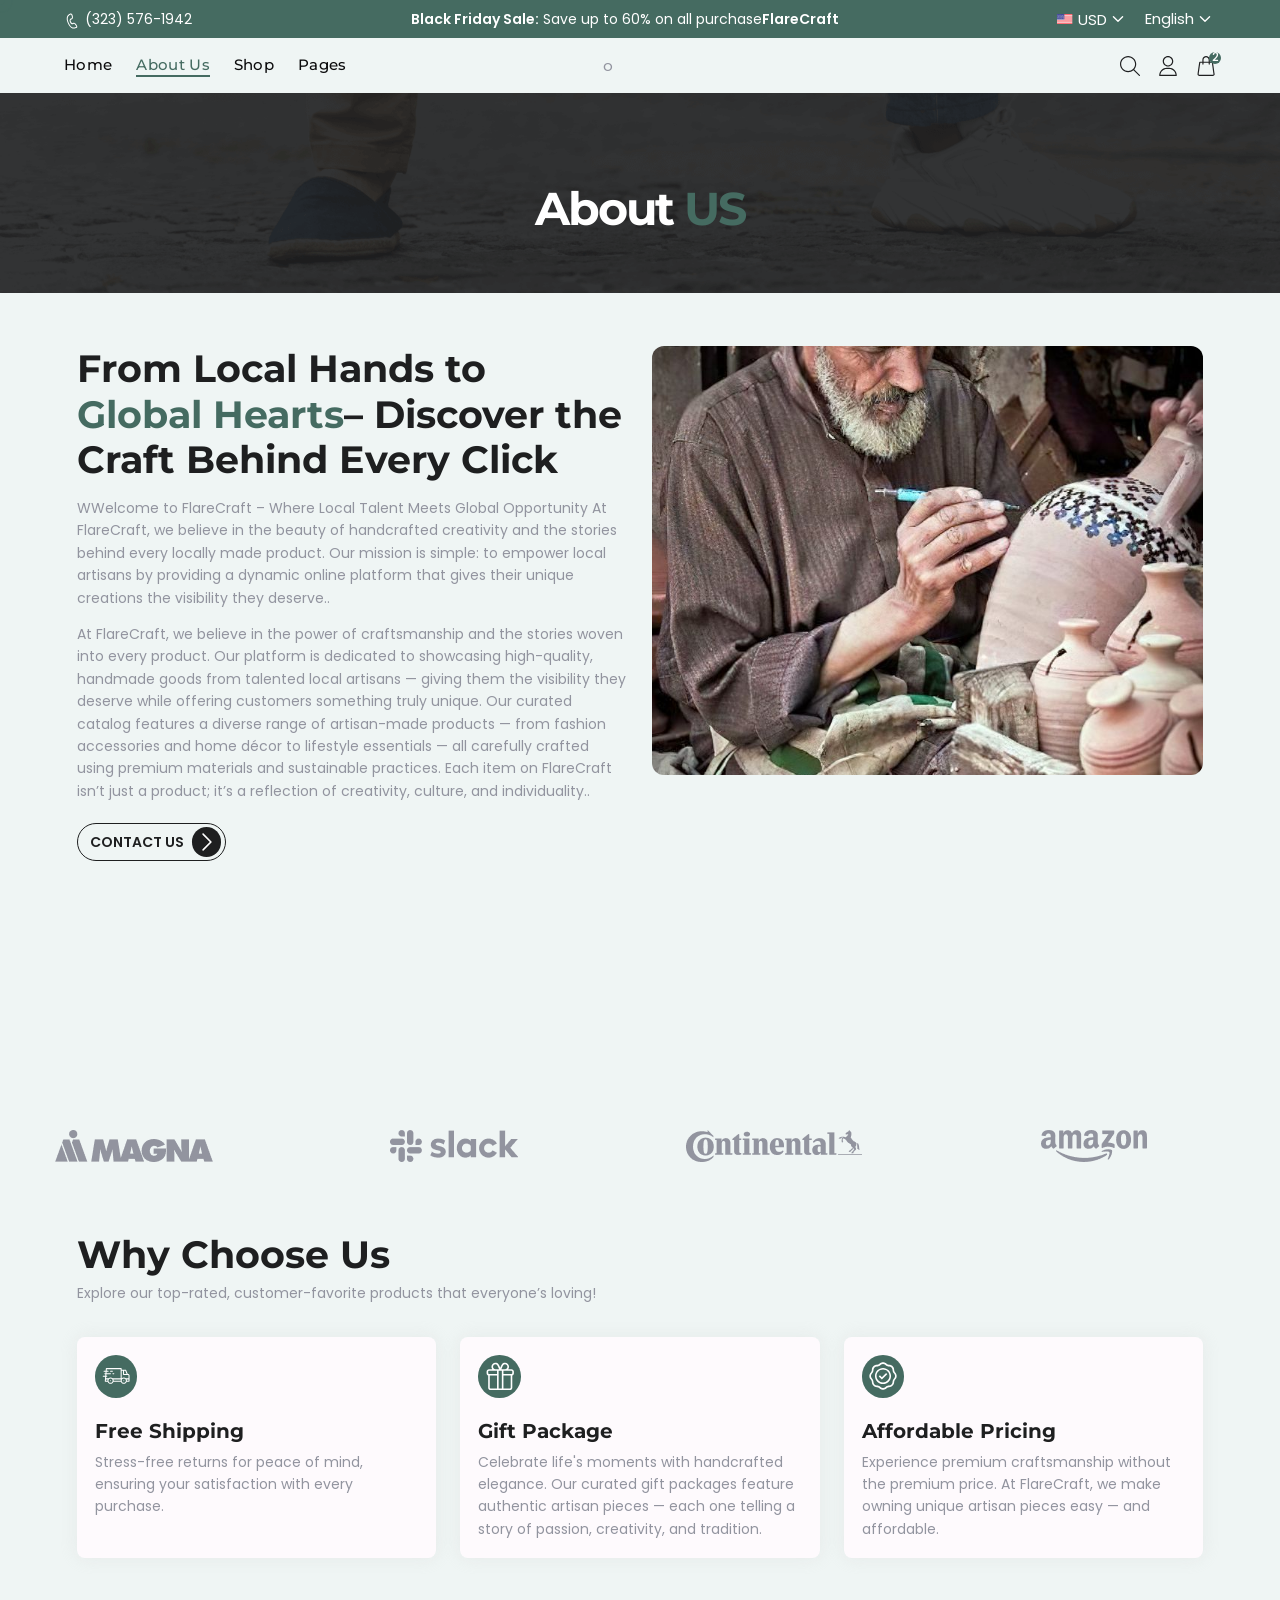
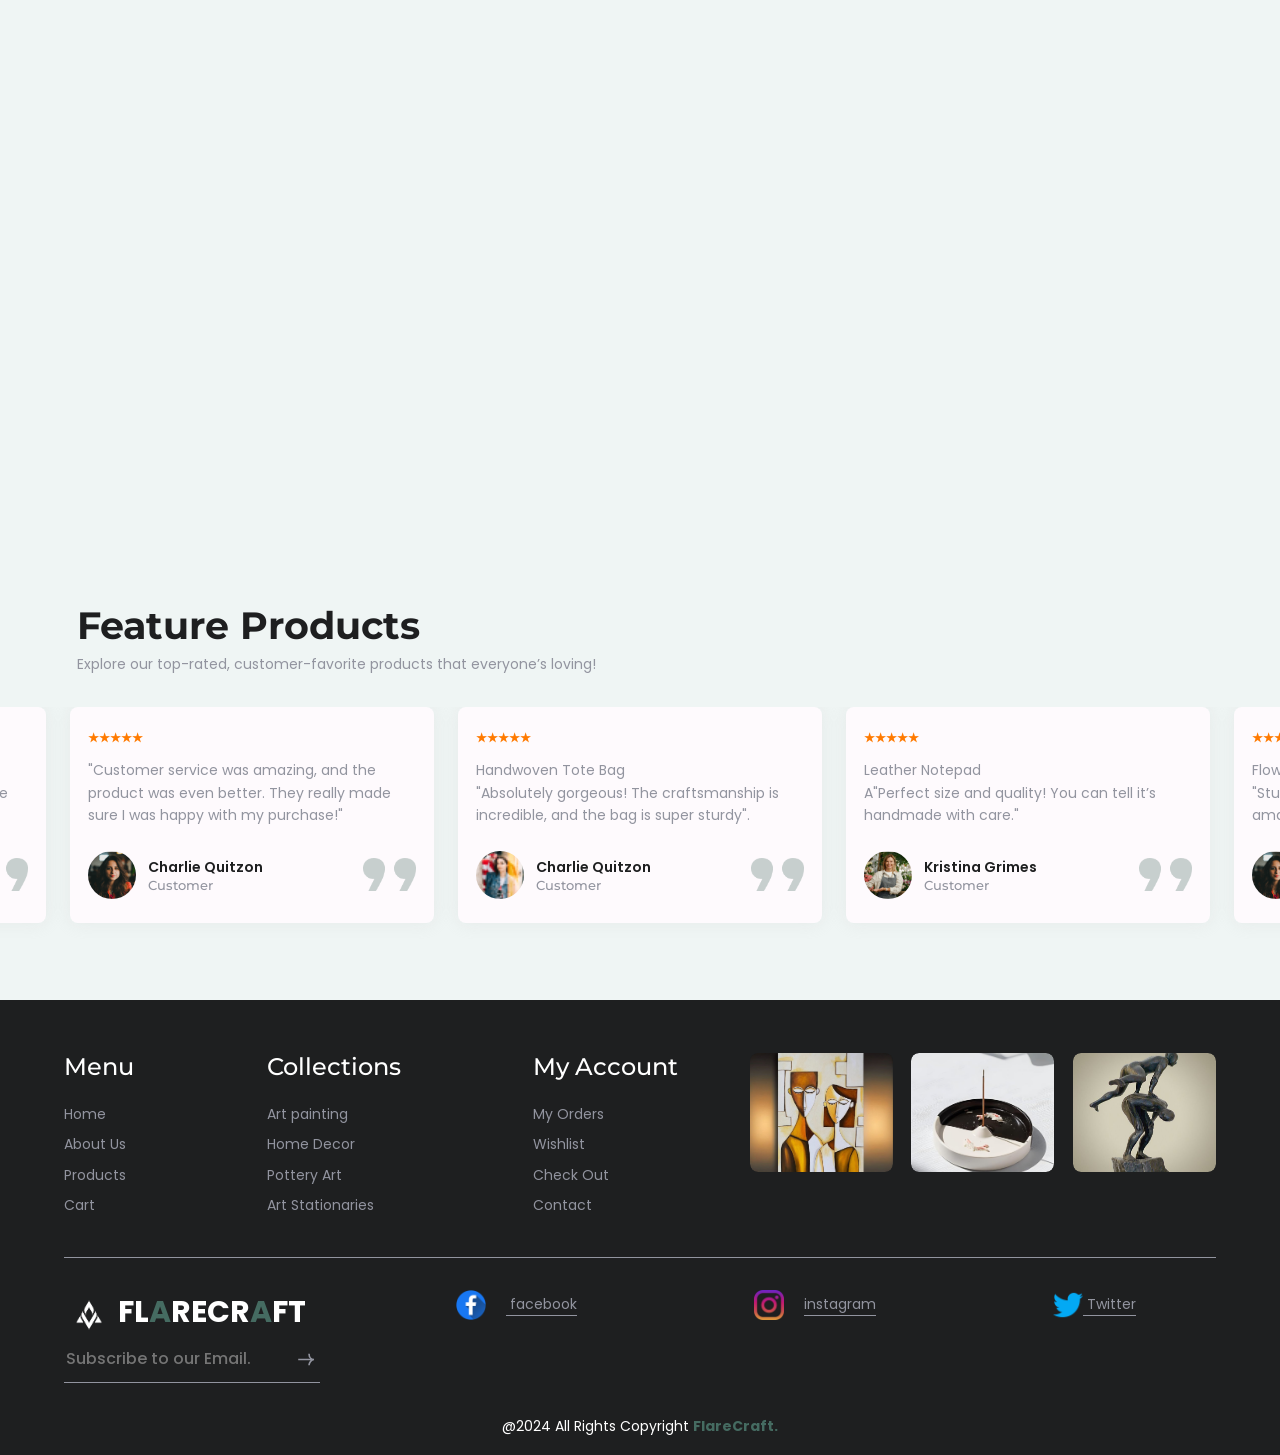
==== commit da3c4f83: "Your update message here" ====
--- a/about.html
+++ b/about.html
@@ -10,7 +10,7 @@
     <title>FLARECRAFT</title>
 
     <!-- Favicon -->
-    <link rel="shortcut icon" type="image/x-icon" href="assets/media/favicon.png">
+    <link rel="shortcut icon" type="image/x-icon" href="assets/media/footer-logo.png">
 
     <!-- All CSS files -->
     <link rel="stylesheet" href="assets/css/vendor/font-awesome.css">
@@ -142,20 +142,11 @@
                                                 <li class="dropdown">
                                                     <a href="javascript:void(0);">Shop</a>
                                                     <ul class="sub-menu">
-                                                        <li><a href="shop-grid.html">Shop Grid</a></li>
-                                                        <li><a href="shop-grid-sidebar.html">Shop Grid Sidebar</a></li>
+                                                        <li><a href="shop-grid-sidebar.html">Shop Grid</a></li>
                                                         <li><a href="product-detail.html">Product Detail</a></li>
                                                         <li><a href="wishlist.html">Wishlist</a></li>
                                                         <li><a href="cart.html">Cart</a></li>
                                                         <li><a href="checkout.html">Checkout</a></li>
-                                                    </ul>
-                                                </li>
-                                                <li class="dropdown">
-                                                    <a href="javascript:void(0);">Blogs</a>
-                                                    <ul>
-                                                        <li><a href="blog-grid.html">Blog Grid</a></li>
-                                                        <li><a href="blog-grid-sidebar.html">Blog Grid Sidebar</a></li>
-                                                        <li><a href="blog-detail.html">Blog Detail</a></li>
                                                     </ul>
                                                 </li>
                                                 <li class="dropdown">
@@ -177,7 +168,7 @@
                             <div class="col-xl-4 col-lg-4 col-md-6 col-sm-6 col-6">
                                 <div class="header-buttons">
                                     <div class="logo-icon d-sm-block d-none">
-                                        <form action="index.html">
+                                        <form action="homepage.html">
                                             <div class="search-block">
                                                 <input type="search" class="input-search form-control" name="search" id="search" placeholder="Search...">
                                                 <a href="javascript:;" class="button-block magnifying-btn">
@@ -191,7 +182,7 @@
                                             </div>
                                         </form>
                                     </div>
-                                    <a href="index.html" class="button-block d-flex">
+                                    <a href="/felicitious 2/index.html" class="button-block d-flex">
                                         <svg xmlns="http://www.w3.org/2000/svg" width="24" height="24"
                                             viewBox="0 0 24 24" fill="none">
                                             <path
@@ -202,7 +193,7 @@
                                                 fill="#1E1F20" />
                                         </svg>
                                     </a>
-                                    <a href="#" class="button-block d-flex align-items-center cart-button">
+                                    <a href="cart.html" class="button-block d-flex align-items-center cart-button">
                                         <svg xmlns="http://www.w3.org/2000/svg" width="24" height="24"
                                             viewBox="0 0 24 24" fill="none">
                                             <path
